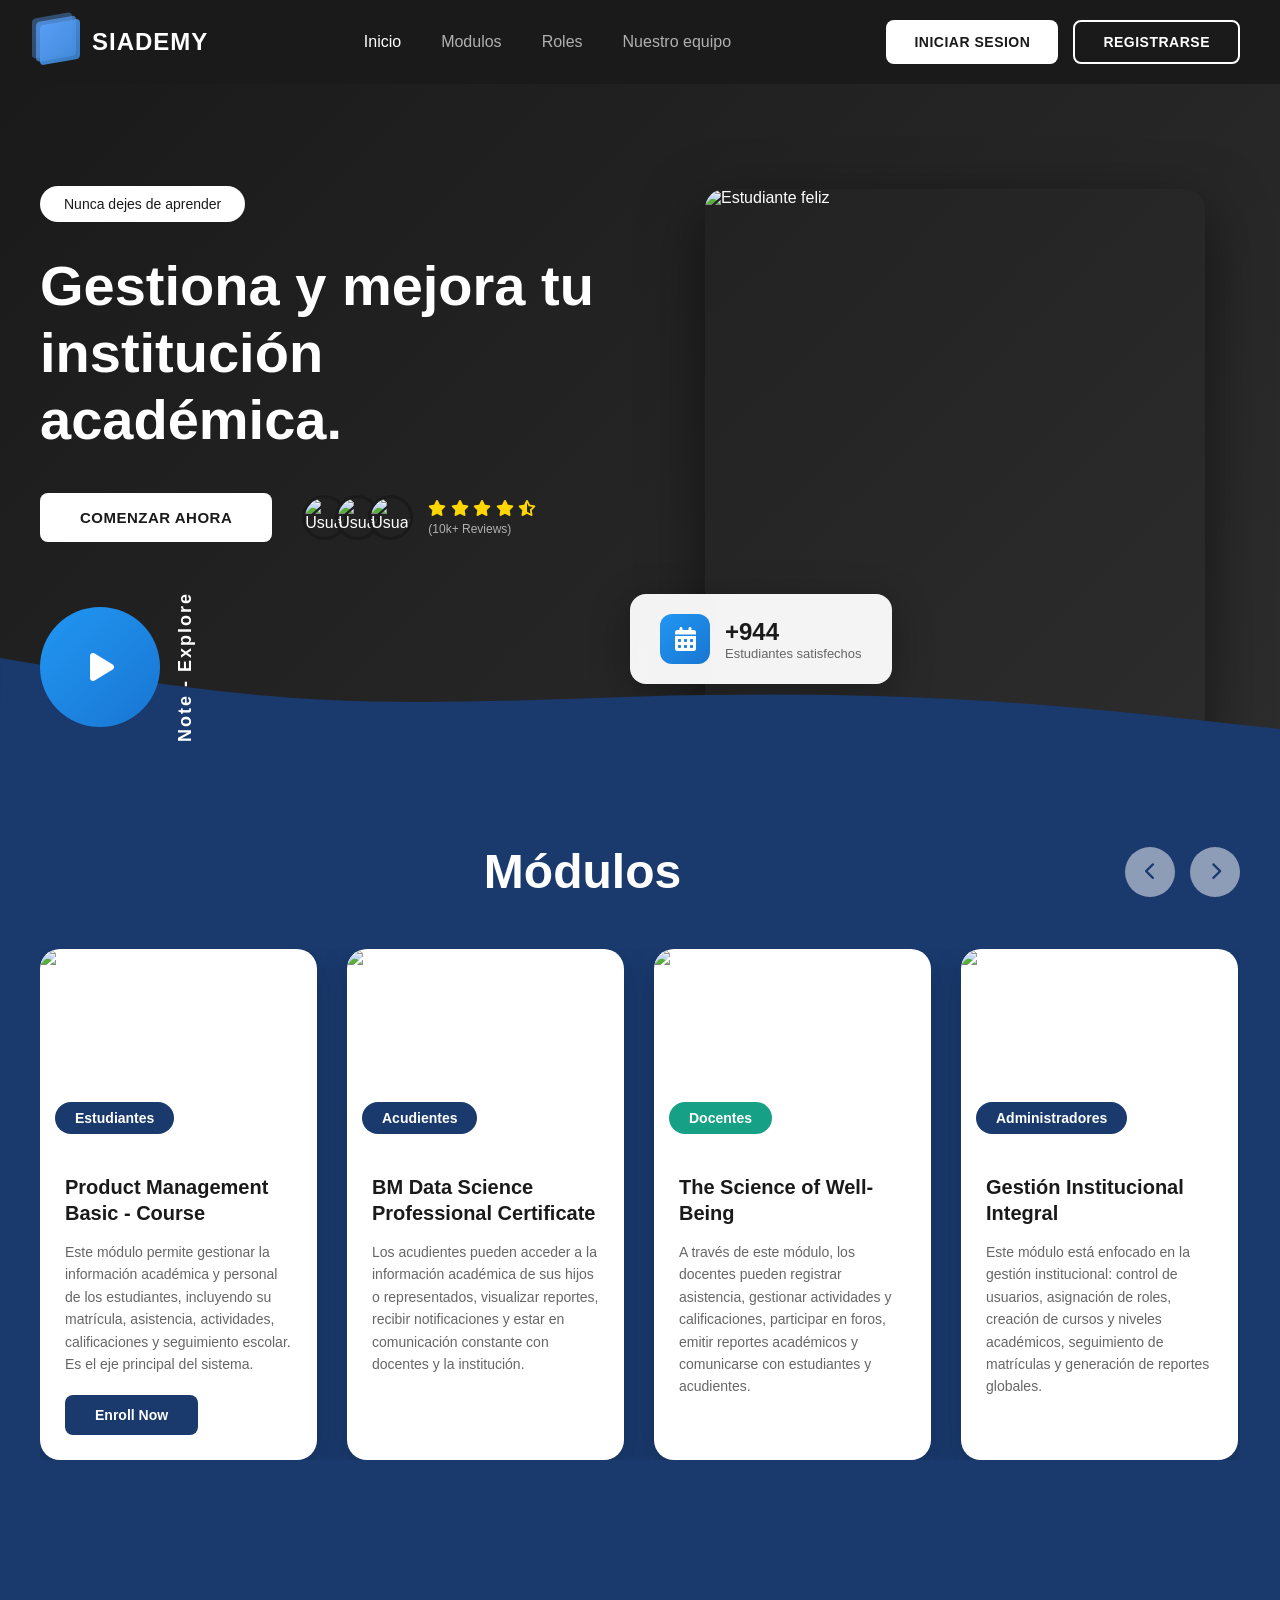
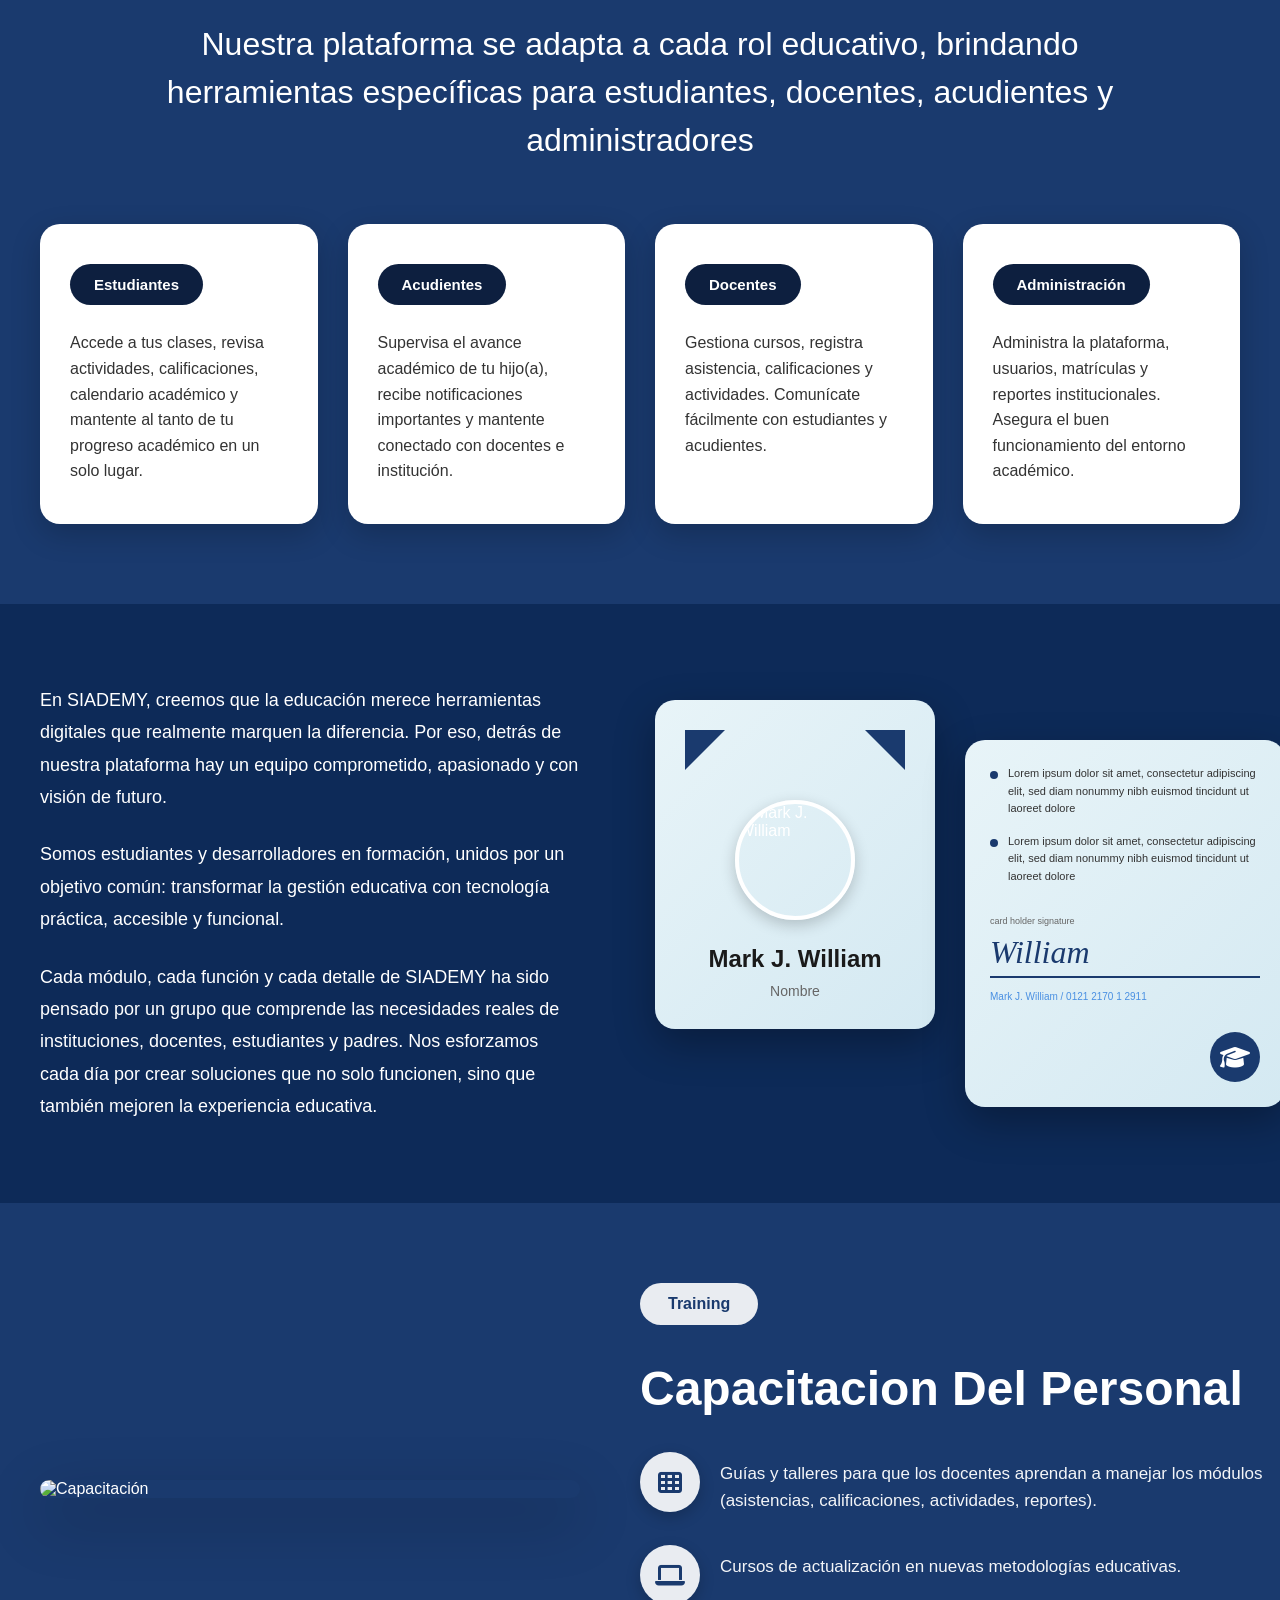
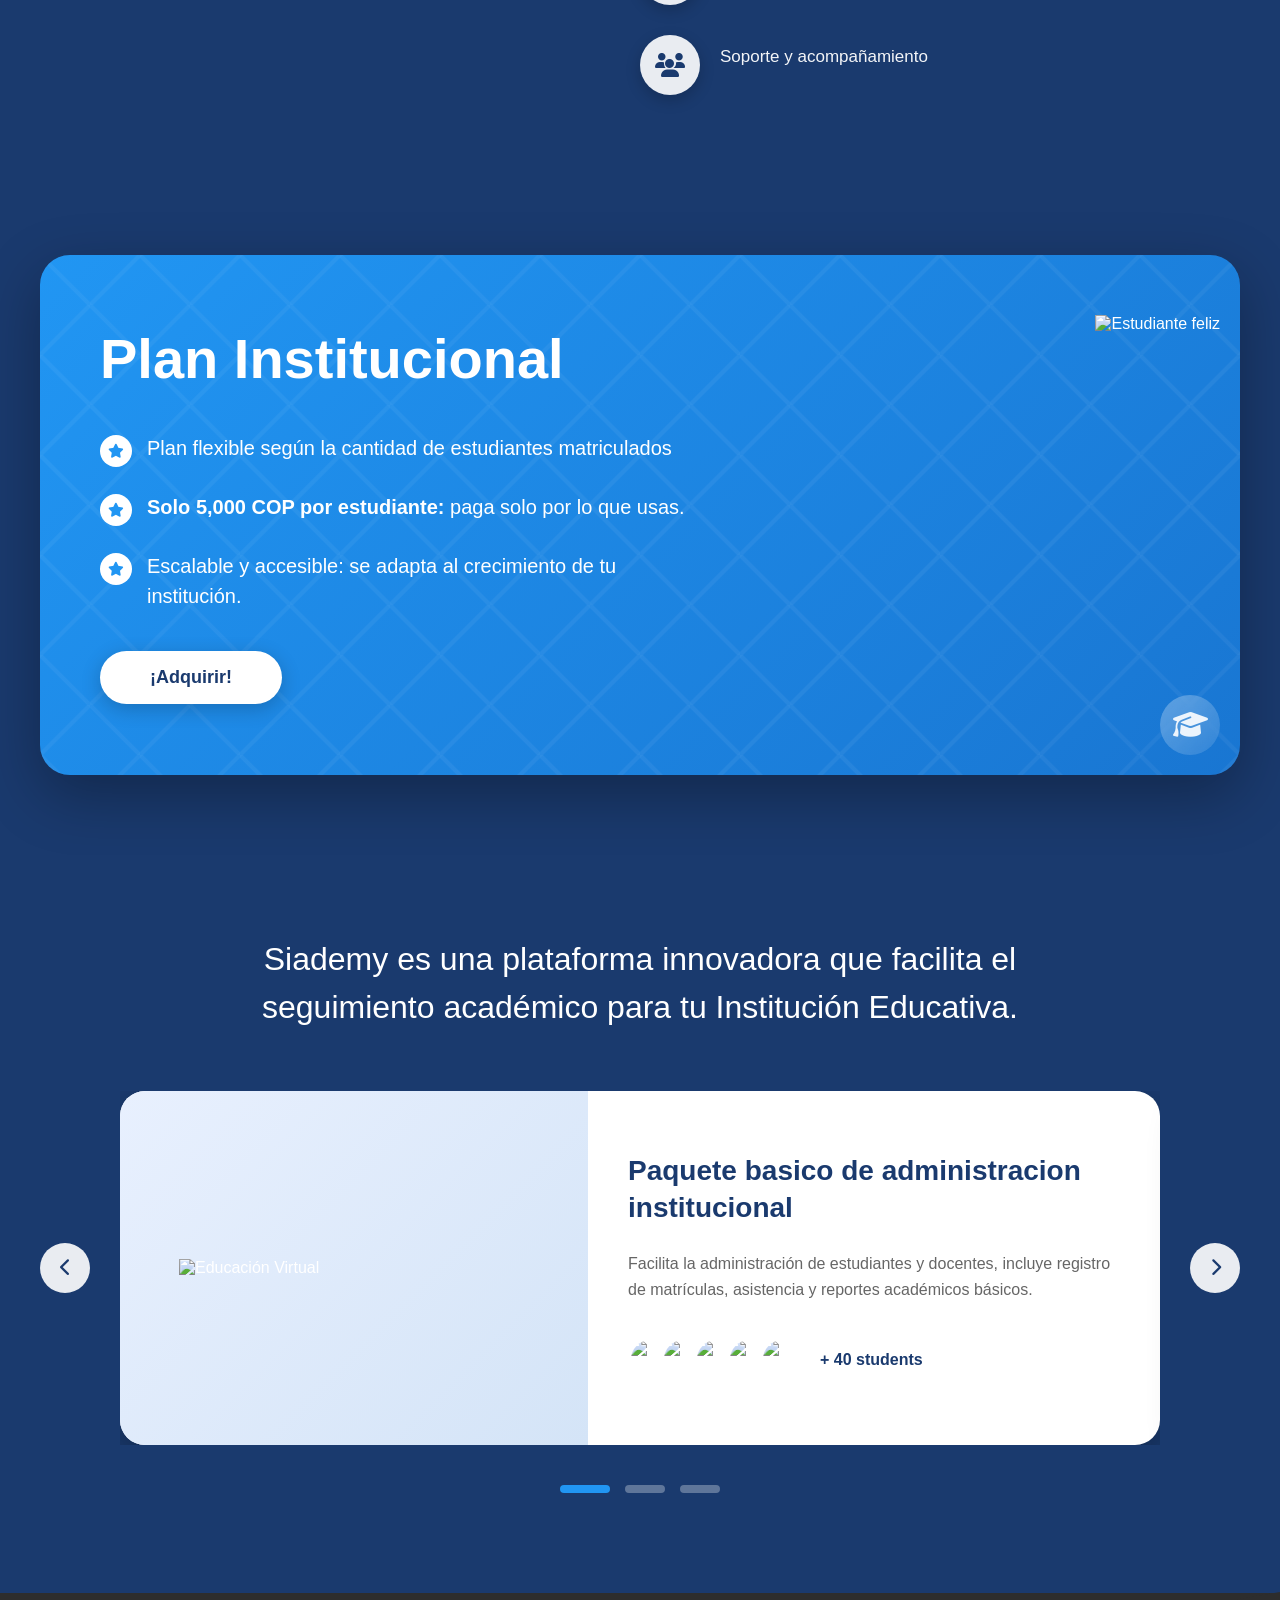
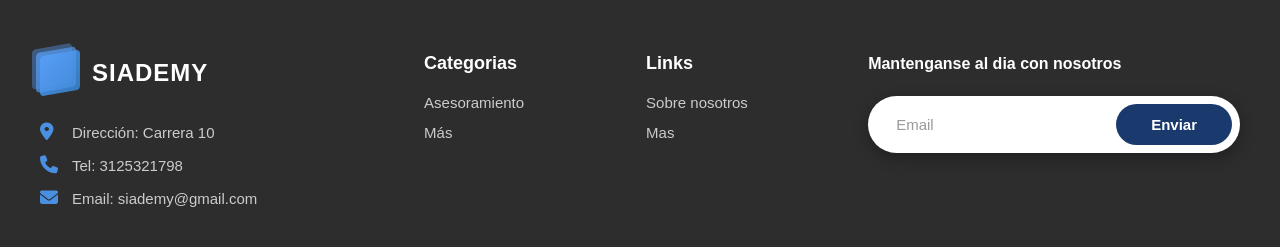
==== index.html @ 6d834740 "saque el index a la raiz a ver si sirve" ====
<!DOCTYPE html>
<html lang="es">
<head>
    <meta charset="UTF-8">
    <meta name="viewport" content="width=device-width, initial-scale=1.0">
    <title>SIADEMY - Gestiona tu institución académica</title>
    <link rel="stylesheet" href="styles.css">
    <link rel="stylesheet" href="https://cdnjs.cloudflare.com/ajax/libs/font-awesome/6.4.0/css/all.min.css">
    <link rel="stylesheet" href="../assets/website/css/styles.css">
</head>
<body>
    <!-- Header / Navigation -->
    <header class="header">
        <div class="container">
            <nav class="navbar">
                <div class="logo">
                    <div class="logo-icon">
                        <div class="logo-layers"></div>
                    </div>
                    <span class="logo-text">SIADEMY</span>
                </div>
                
                <ul class="nav-menu">
                    <li><a href="#" class="active">Inicio</a></li>
                    <li><a href="#">Modulos</a></li>
                    <li><a href="#">Roles</a></li>
                    <li><a href="#">Nuestro equipo</a></li>
                </ul>
                
                <div class="nav-buttons">
                    <button class="btn btn-secondary" onclick="window.location.href='../extras/login.html'">INICIAR SESION</button>
                    <button class="btn btn-primary">REGISTRARSE</button>
                </div>

                <button class="mobile-menu-toggle">
                    <i class="fas fa-bars"></i>
                </button>
            </nav>
        </div>
    </header>

    <!-- Hero Section -->
    <section class="hero">
        <div class="container">
            <div class="hero-content">
                <div class="hero-left">
                    <span class="hero-badge">Nunca dejes de aprender</span>
                    
                    <h1 class="hero-title">
                        Gestiona y mejora tu institución académica.
                    </h1>
                    
                    <div class="hero-cta">
                        <button class="btn btn-cta">COMENZAR AHORA</button>
                        
                        <div class="reviews">
                            <div class="reviews-avatars">
                                <img src="https://i.pravatar.cc/150?img=1" alt="Usuario 1">
                                <img src="https://i.pravatar.cc/150?img=2" alt="Usuario 2">
                                <img src="https://i.pravatar.cc/150?img=3" alt="Usuario 3">
                            </div>
                            <div class="reviews-info">
                                <div class="stars">
                                    <i class="fas fa-star"></i>
                                    <i class="fas fa-star"></i>
                                    <i class="fas fa-star"></i>
                                    <i class="fas fa-star"></i>
                                    <i class="fas fa-star-half-alt"></i>
                                </div>
                                <span class="reviews-count">(10k+ Reviews)</span>
                            </div>
                        </div>
                    </div>

                    <div class="video-button">
                        <button class="btn-video-play">
                            <i class="fas fa-play"></i>
                        </button>
                        <span class="video-text">Note - Explore</span>
                    </div>
                </div>
                
                <div class="hero-right">
                    <div class="hero-image">
                        <img src="https://images.unsplash.com/photo-1544717305-2782549b5136?w=600&h=800&fit=crop" alt="Estudiante feliz">
                    </div>
                    
                    <div class="stats-card">
                        <div class="stats-icon">
                            <i class="fas fa-calendar-alt"></i>
                        </div>
                        <div class="stats-info">
                            <span class="stats-number">+1000</span>
                            <span class="stats-label">Estudiantes satisfechos</span>
                        </div>
                    </div>
                </div>
            </div>
        </div>

        <!-- Decorative Wave -->
        <div class="wave-bottom">
            <svg viewBox="0 0 1440 120" fill="none" xmlns="http://www.w3.org/2000/svg">
                <path d="M0 0L60 10C120 20 240 40 360 46.7C480 53 600 47 720 43.3C840 40 960 40 1080 46.7C1200 53 1320 67 1380 73.3L1440 80V120H1380C1320 120 1200 120 1080 120C960 120 840 120 720 120C600 120 480 120 360 120C240 120 120 120 60 120H0V0Z" fill="#1a3a6e"/>
            </svg>
        </div>
    </section>

    <!-- Módulos Section -->
    <section class="modulos">
        <div class="container">
            <div class="modulos-header">
                <h2 class="modulos-title">Módulos</h2>
                <div class="modulos-nav">
                    <button class="nav-arrow prev-arrow">
                        <i class="fas fa-chevron-left"></i>
                    </button>
                    <button class="nav-arrow next-arrow">
                        <i class="fas fa-chevron-right"></i>
                    </button>
                </div>
            </div>

            <div class="modulos-slider">
                <div class="modulos-track">
                    <!-- Card 1 - Estudiantes -->
                    <div class="modulo-card">
                        <div class="card-image">
                            <img src="https://images.unsplash.com/photo-1522202176988-66273c2fd55f?w=400&h=250&fit=crop" alt="Estudiantes">
                            <span class="card-badge">Estudiantes</span>
                        </div>
                        <div class="card-content">
                            <h3 class="card-title">Product Management Basic - Course</h3>
                            <p class="card-description">
                                Este módulo permite gestionar la información académica y personal de los estudiantes, incluyendo su matrícula, asistencia, actividades, calificaciones y seguimiento escolar. Es el eje principal del sistema.
                            </p>
                            <button class="btn-enroll">Enroll Now</button>
                        </div>
                    </div>

                    <!-- Card 2 - Acudientes -->
                    <div class="modulo-card">
                        <div class="card-image">
                            <img src="https://images.unsplash.com/photo-1609220136736-443140cffec6?w=400&h=250&fit=crop" alt="Acudientes">
                            <span class="card-badge badge-acudientes">Acudientes</span>
                        </div>
                        <div class="card-content">
                            <h3 class="card-title">BM Data Science Professional Certificate</h3>
                            <p class="card-description">
                                Los acudientes pueden acceder a la información académica de sus hijos o representados, visualizar reportes, recibir notificaciones y estar en comunicación constante con docentes y la institución.
                            </p>
                        </div>
                    </div>

                    <!-- Card 3 - Docentes -->
                    <div class="modulo-card">
                        <div class="card-image">
                            <img src="https://images.unsplash.com/photo-1573496359142-b8d87734a5a2?w=400&h=250&fit=crop" alt="Docentes">
                            <span class="card-badge badge-docentes">Docentes</span>
                        </div>
                        <div class="card-content">
                            <h3 class="card-title">The Science of Well-Being</h3>
                            <p class="card-description">
                                A través de este módulo, los docentes pueden registrar asistencia, gestionar actividades y calificaciones, participar en foros, emitir reportes académicos y comunicarse con estudiantes y acudientes.
                            </p>
                        </div>
                    </div>

                    <!-- Card 4 - Administradores -->
                    <div class="modulo-card">
                        <div class="card-image">
                            <img src="https://images.unsplash.com/photo-1552664730-d307ca884978?w=400&h=250&fit=crop" alt="Administradores">
                            <span class="card-badge badge-admin">Administradores</span>
                        </div>
                        <div class="card-content">
                            <h3 class="card-title">Gestión Institucional Integral</h3>
                            <p class="card-description">
                                Este módulo está enfocado en la gestión institucional: control de usuarios, asignación de roles, creación de cursos y niveles académicos, seguimiento de matrículas y generación de reportes globales.
                            </p>
                        </div>
                    </div>
                </div>
            </div>
        </div>
    </section>

    <!-- Roles Section -->
    <section class="roles">
        <div class="container">
            <h2 class="roles-title">
                Nuestra plataforma se adapta a cada rol educativo, brindando herramientas específicas para estudiantes, docentes, acudientes y administradores
            </h2>

            <div class="roles-grid">
                <!-- Card Estudiantes -->
                <div class="role-card">
                    <button class="role-badge">Estudiantes</button>
                    <p class="role-description">
                        Accede a tus clases, revisa actividades, calificaciones, calendario académico y mantente al tanto de tu progreso académico en un solo lugar.
                    </p>
                </div>

                <!-- Card Acudientes -->
                <div class="role-card">
                    <button class="role-badge">Acudientes</button>
                    <p class="role-description">
                        Supervisa el avance académico de tu hijo(a), recibe notificaciones importantes y mantente conectado con docentes e institución.
                    </p>
                </div>

                <!-- Card Docentes -->
                <div class="role-card">
                    <button class="role-badge">Docentes</button>
                    <p class="role-description">
                        Gestiona cursos, registra asistencia, calificaciones y actividades. Comunícate fácilmente con estudiantes y acudientes.
                    </p>
                </div>

                <!-- Card Administración -->
                <div class="role-card">
                    <button class="role-badge">Administración</button>
                    <p class="role-description">
                        Administra la plataforma, usuarios, matrículas y reportes institucionales. Asegura el buen funcionamiento del entorno académico.
                    </p>
                </div>
            </div>
        </div>
    </section>

    <!-- Nuestro Equipo Section -->
    <section class="team">
        <div class="container">
            <div class="team-content">
                <div class="team-left">
                    <p class="team-text">
                        En SIADEMY, creemos que la educación merece herramientas digitales que realmente marquen la diferencia. Por eso, detrás de nuestra plataforma hay un equipo comprometido, apasionado y con visión de futuro.
                    </p>
                    <p class="team-text">
                        Somos estudiantes y desarrolladores en formación, unidos por un objetivo común: transformar la gestión educativa con tecnología práctica, accesible y funcional.
                    </p>
                    <p class="team-text">
                        Cada módulo, cada función y cada detalle de SIADEMY ha sido pensado por un grupo que comprende las necesidades reales de instituciones, docentes, estudiantes y padres. Nos esforzamos cada día por crear soluciones que no solo funcionen, sino que también mejoren la experiencia educativa.
                    </p>
                </div>

                <div class="team-right">
                    <div class="team-cards">
                        <!-- Tarjeta Principal -->
                        <div class="id-card main-card">
                            <div class="card-header">
                                <div class="card-corner corner-left"></div>
                                <div class="card-corner corner-right"></div>
                            </div>
                            <div class="card-body">
                                <div class="profile-photo">
                                    <img src="https://i.pravatar.cc/300?img=12" alt="Mark J. William">
                                </div>
                                <h3 class="profile-name">Mark J. William</h3>
                                <p class="profile-label">Nombre</p>
                            </div>
                        </div>

                        <!-- Tarjeta Secundaria -->
                        <div class="id-card secondary-card">
                            <div class="card-info">
                                <div class="info-item">
                                    <span class="bullet"></span>
                                    <p class="info-text">Lorem ipsum dolor sit amet, consectetur adipiscing elit, sed diam nonummy nibh euismod tincidunt ut laoreet dolore</p>
                                </div>
                                <div class="info-item">
                                    <span class="bullet"></span>
                                    <p class="info-text">Lorem ipsum dolor sit amet, consectetur adipiscing elit, sed diam nonummy nibh euismod tincidunt ut laoreet dolore</p>
                                </div>
                            </div>
                            <div class="card-signature">
                                <p class="signature-label">card holder signature</p>
                                <div class="signature">
                                    <span class="signature-text">William</span>
                                </div>
                                <p class="signature-id">Mark J. William / 0121 2170 1 2911</p>
                            </div>
                            <div class="card-logo">
                                <div class="owl-logo">
                                    <i class="fas fa-graduation-cap"></i>
                                </div>
                            </div>
                        </div>
                    </div>
                </div>
            </div>
        </div>
    </section>

    <!-- Capacitación Section -->
    <section class="training">
        <div class="container">
            <div class="training-content">
                <div class="training-left">
                    <div class="training-illustration">
                        <img src="https://images.unsplash.com/photo-1552664730-d307ca884978?w=600&h=500&fit=crop" alt="Capacitación">
                    </div>
                </div>

                <div class="training-right">
                    <span class="training-badge">Training</span>
                    <h2 class="training-title">Capacitacion Del Personal</h2>
                    
                    <div class="training-features">
                        <div class="feature-item">
                            <div class="feature-icon">
                                <i class="fas fa-th"></i>
                            </div>
                            <p class="feature-text">
                                Guías y talleres para que los docentes aprendan a manejar los módulos (asistencias, calificaciones, actividades, reportes).
                            </p>
                        </div>

                        <div class="feature-item">
                            <div class="feature-icon">
                                <i class="fas fa-laptop"></i>
                            </div>
                            <p class="feature-text">
                                Cursos de actualización en nuevas metodologías educativas.
                            </p>
                        </div>

                        <div class="feature-item">
                            <div class="feature-icon">
                                <i class="fas fa-users"></i>
                            </div>
                            <p class="feature-text">
                                Soporte y acompañamiento
                            </p>
                        </div>
                    </div>
                </div>
            </div>
        </div>
    </section>

    <!-- Plan Institucional Section -->
    <section class="pricing">
        <div class="container">
            <div class="pricing-card">
                <div class="pricing-content">
                    <div class="pricing-left">
                        <h2 class="pricing-title">Plan Institucional</h2>
                        
                        <div class="pricing-features">
                            <div class="pricing-item">
                                <div class="pricing-icon">
                                    <i class="fas fa-star"></i>
                                </div>
                                <p class="pricing-text">
                                    Plan flexible según la cantidad de estudiantes matriculados
                                </p>
                            </div>

                            <div class="pricing-item">
                                <div class="pricing-icon">
                                    <i class="fas fa-star"></i>
                                </div>
                                <p class="pricing-text">
                                    <strong>Solo 5,000 COP por estudiante:</strong> paga solo por lo que usas.
                                </p>
                            </div>

                            <div class="pricing-item">
                                <div class="pricing-icon">
                                    <i class="fas fa-star"></i>
                                </div>
                                <p class="pricing-text">
                                    Escalable y accesible: se adapta al crecimiento de tu institución.
                                </p>
                            </div>
                        </div>

                        <button class="btn-pricing">¡Adquirir!</button>
                    </div>

                    <div class="pricing-right">
                        <img src="https://images.unsplash.com/photo-1607746882042-944635dfe10e?w=600&h=600&fit=crop" alt="Estudiante feliz">
                    </div>
                </div>

                <!-- Decorative Icon -->
                <div class="pricing-decoration">
                    <i class="fas fa-graduation-cap"></i>
                </div>

                <!-- Background Pattern -->
                <div class="pricing-pattern"></div>
            </div>
        </div>
    </section>

    <!-- Paquetes Section -->
    <section class="packages">
        <div class="container">
            <h2 class="packages-title">
                Siademy es una plataforma innovadora que facilita el seguimiento académico para tu Institución Educativa.
            </h2>

            <div class="packages-carousel">
                <button class="carousel-btn prev-btn">
                    <i class="fas fa-chevron-left"></i>
                </button>

                <div class="packages-wrapper">
                    <div class="packages-track">
                        <!-- Package Card 1 -->
                        <div class="package-card">
                            <div class="package-illustration">
                                <img src="https://images.unsplash.com/photo-1501504905252-473c47e087f8?w=400&h=400&fit=crop" alt="Educación Virtual">
                            </div>
                            <div class="package-info">
                                <h3 class="package-title">Paquete basico de administracion institucional</h3>
                                <p class="package-description">
                                    Facilita la administración de estudiantes y docentes, incluye registro de matrículas, asistencia y reportes académicos básicos.
                                </p>
                                <div class="package-users">
                                    <div class="users-avatars">
                                        <img src="https://i.pravatar.cc/150?img=11" alt="Usuario 1">
                                        <img src="https://i.pravatar.cc/150?img=12" alt="Usuario 2">
                                        <img src="https://i.pravatar.cc/150?img=13" alt="Usuario 3">
                                        <img src="https://i.pravatar.cc/150?img=14" alt="Usuario 4">
                                        <img src="https://i.pravatar.cc/150?img=15" alt="Usuario 5">
                                    </div>
                                    <span class="users-count">+ 40 students</span>
                                </div>
                            </div>
                        </div>

                        <!-- Package Card 2 -->
                        <div class="package-card">
                            <div class="package-illustration">
                                <img src="https://images.unsplash.com/photo-1522202176988-66273c2fd55f?w=400&h=400&fit=crop" alt="Gestión Avanzada">
                            </div>
                            <div class="package-info">
                                <h3 class="package-title">Paquete completo de gestión educativa</h3>
                                <p class="package-description">
                                    Incluye todas las funcionalidades del paquete básico más herramientas avanzadas de comunicación, foros, y análisis de datos académicos.
                                </p>
                                <div class="package-users">
                                    <div class="users-avatars">
                                        <img src="https://i.pravatar.cc/150?img=16" alt="Usuario 1">
                                        <img src="https://i.pravatar.cc/150?img=17" alt="Usuario 2">
                                        <img src="https://i.pravatar.cc/150?img=18" alt="Usuario 3">
                                        <img src="https://i.pravatar.cc/150?img=19" alt="Usuario 4">
                                        <img src="https://i.pravatar.cc/150?img=20" alt="Usuario 5">
                                    </div>
                                    <span class="users-count">+ 100 students</span>
                                </div>
                            </div>
                        </div>

                        <!-- Package Card 3 -->
                        <div class="package-card">
                            <div class="package-illustration">
                                <img src="https://images.unsplash.com/photo-1509062522246-3755977927d7?w=400&h=400&fit=crop" alt="Paquete Premium">
                            </div>
                            <div class="package-info">
                                <h3 class="package-title">Paquete premium institucional</h3>
                                <p class="package-description">
                                    Solución completa con personalización, soporte prioritario 24/7, integraciones con sistemas externos y capacitación continua del personal.
                                </p>
                                <div class="package-users">
                                    <div class="users-avatars">
                                        <img src="https://i.pravatar.cc/150?img=21" alt="Usuario 1">
                                        <img src="https://i.pravatar.cc/150?img=22" alt="Usuario 2">
                                        <img src="https://i.pravatar.cc/150?img=23" alt="Usuario 3">
                                        <img src="https://i.pravatar.cc/150?img=24" alt="Usuario 4">
                                        <img src="https://i.pravatar.cc/150?img=25" alt="Usuario 5">
                                    </div>
                                    <span class="users-count">+ 200 students</span>
                                </div>
                            </div>
                        </div>
                    </div>
                </div>

                <button class="carousel-btn next-btn">
                    <i class="fas fa-chevron-right"></i>
                </button>
            </div>

            <!-- Carousel Indicators -->
            <div class="carousel-indicators">
                <button class="indicator active" data-slide="0"></button>
                <button class="indicator" data-slide="1"></button>
                <button class="indicator" data-slide="2"></button>
            </div>
        </div>
    </section>

    <!-- Footer -->
    <footer class="footer">
        <!-- Wave Decorative -->
        <div class="footer-wave">
            <svg viewBox="0 0 1440 120" fill="none" xmlns="http://www.w3.org/2000/svg">
                <path d="M0 120L60 110C120 100 240 80 360 73.3C480 67 600 73 720 76.7C840 80 960 80 1080 73.3C1200 67 1320 53 1380 46.7L1440 40V0H1380C1320 0 1200 0 1080 0C960 0 840 0 720 0C600 0 480 0 360 0C240 0 120 0 60 0H0V120Z" fill="#2d2d2d"/>
            </svg>
        </div>

        <div class="container">
            <div class="footer-content">
                <!-- Logo y Contacto -->
                <div class="footer-info">
                    <div class="footer-logo">
                        <div class="logo-icon">
                            <div class="logo-layers"></div>
                        </div>
                        <span class="logo-text">SIADEMY</span>
                    </div>

                    <div class="footer-contact">
                        <div class="contact-item">
                            <i class="fas fa-map-marker-alt"></i>
                            <span>Dirección: Carrera 10</span>
                        </div>
                        <div class="contact-item">
                            <i class="fas fa-phone"></i>
                            <span>Tel: 3125321798</span>
                        </div>
                        <div class="contact-item">
                            <i class="fas fa-envelope"></i>
                            <span>Email: siademy@gmail.com</span>
                        </div>
                    </div>
                </div>

                <!-- Categorías -->
                <div class="footer-column">
                    <h3 class="footer-title">Categorias</h3>
                    <ul class="footer-links">
                        <li><a href="#">Asesoramiento</a></li>
                        <li><a href="#">Más</a></li>
                    </ul>
                </div>

                <!-- Links -->
                <div class="footer-column">
                    <h3 class="footer-title">Links</h3>
                    <ul class="footer-links">
                        <li><a href="#">Sobre nosotros</a></li>
                        <li><a href="#">Mas</a></li>
                    </ul>
                </div>

                <!-- Newsletter -->
                <div class="footer-newsletter">
                    <h3 class="newsletter-title">Mantenganse al dia con nosotros</h3>
                    <form class="newsletter-form">
                        <input type="email" placeholder="Email" class="newsletter-input" required>
                        <button type="submit" class="newsletter-btn">Enviar</button>
                    </form>
                </div>
            </div>
        </div>
    </footer>

    <script src="../assets/website/js/main.js"></script>
</body>
</html>
---- assets/website/css/styles.css ----
/* Reset y estilos base */
* {
margin: 0;
padding: 0;
box-sizing: border-box;
}

body {
font-family: 'Segoe UI', Tahoma, Geneva, Verdana, sans-serif;
color: #ffffff;
overflow-x: hidden;
}

.container {
max-width: 1400px;
margin: 0 auto;
padding: 0 40px;
}

/* Header / Navigation */
.header {
background-color: #1a1a1a;
padding: 20px 0;
position: relative;
z-index: 100;
}

.navbar {
display: flex;
align-items: center;
justify-content: space-between;
}

.logo {
display: flex;
align-items: center;
gap: 12px;
font-size: 24px;
font-weight: bold;
cursor: pointer;
}

.logo-icon {
position: relative;
width: 40px;
height: 40px;
}

.logo-layers {
position: absolute;
width: 100%;
height: 100%;
background: linear-gradient(135deg, #4a90e2 0%, #357abd 100%);
transform: skewY(-10deg);
border-radius: 4px;
}

.logo-layers::before,
.logo-layers::after {
content: '';
position: absolute;
width: 100%;
height: 100%;
background: linear-gradient(135deg, #5ba3ff 0%, #4a90e2 100%);
border-radius: 4px;
}

.logo-layers::before {
transform: translate(-4px, -4px);
opacity: 0.7;
}

.logo-layers::after {
transform: translate(-8px, -8px);
opacity: 0.4;
}

.logo-text {
color: #ffffff;
letter-spacing: 1px;
}

.nav-menu {
display: flex;
list-style: none;
gap: 40px;
}

.nav-menu a {
color: #b0b0b0;
text-decoration: none;
font-size: 16px;
font-weight: 500;
transition: color 0.3s;
}

.nav-menu a:hover,
.nav-menu a.active {
color: #ffffff;
}

.nav-buttons {
display: flex;
gap: 15px;
}

.mobile-menu-toggle {
display: none;
background: none;
border: none;
color: white;
font-size: 24px;
cursor: pointer;
}

/* Buttons */
.btn {
padding: 12px 28px;
border: none;
border-radius: 8px;
font-weight: 600;
cursor: pointer;
transition: all 0.3s;
font-size: 14px;
letter-spacing: 0.5px;
}

.btn-primary {
background-color: transparent;
color: #ffffff;
border: 2px solid #ffffff;
}

.btn-primary:hover {
background-color: #ffffff;
color: #1a1a1a;
}

.btn-secondary {
background-color: #ffffff;
color: #1a1a1a;
}

.btn-secondary:hover {
background-color: #f0f0f0;
}

.btn-cta {
background-color: #ffffff;
color: #1a1a1a;
padding: 16px 40px;
font-size: 15px;
}

.btn-cta:hover {
background-color: #f0f0f0;
transform: translateY(-2px);
box-shadow: 0 8px 20px rgba(255, 255, 255, 0.2);
}

/* Hero Section */
.hero {
background: linear-gradient(135deg, #1a1a1a 0%, #2d2d2d 100%);
padding: 80px 0 0 0;
position: relative;
overflow: hidden;
}

.hero-content {
display: grid;
grid-template-columns: 1fr 1fr;
gap: 60px;
align-items: center;
min-height: 600px;
}

.hero-left {
z-index: 2;
}

.hero-badge {
display: inline-block;
background-color: #ffffff;
color: #1a1a1a;
padding: 10px 24px;
border-radius: 50px;
font-size: 14px;
font-weight: 500;
margin-bottom: 30px;
}

.hero-title {
font-size: 56px;
line-height: 1.2;
margin-bottom: 40px;
font-weight: 700;
}

.hero-cta {
display: flex;
align-items: center;
gap: 30px;
margin-bottom: 50px;
flex-wrap: wrap;
}

.reviews {
display: flex;
align-items: center;
gap: 15px;
}

.reviews-avatars {
display: flex;
}

.reviews-avatars img {
width: 45px;
height: 45px;
border-radius: 50%;
border: 3px solid #1a1a1a;
margin-left: -12px;
object-fit: cover;
}

.reviews-avatars img:first-child {
margin-left: 0;
}

.reviews-info {
display: flex;
flex-direction: column;
gap: 4px;
}

.stars {
color: #ffd700;
font-size: 16px;
}

.reviews-count {
font-size: 12px;
color: #b0b0b0;
}

.video-button {
display: flex;
align-items: center;
gap: 15px;
}

.btn-video-play {
width: 120px;
height: 120px;
border-radius: 50%;
background: linear-gradient(135deg, #2196F3 0%, #1976D2 100%);
border: none;
cursor: pointer;
display: flex;
align-items: center;
justify-content: center;
transition: all 0.3s;
position: relative;
animation: pulse 2s infinite;
}

.btn-video-play i {
font-size: 32px;
color: white;
margin-left: 4px;
}

.btn-video-play:hover {
transform: scale(1.05);
}

@keyframes pulse {
0%, 100% {
    box-shadow: 0 0 0 0 rgba(33, 150, 243, 0.7);
}
50% {
    box-shadow: 0 0 0 20px rgba(33, 150, 243, 0);
}
}

.video-text {
font-size: 18px;
font-weight: 600;
writing-mode: vertical-rl;
transform: rotate(180deg);
letter-spacing: 2px;
}

/* Hero Right */
.hero-right {
position: relative;
height: 600px;
display: flex;
align-items: center;
justify-content: center;
}

.pause-button {
position: absolute;
top: 20px;
right: 20px;
width: 50px;
height: 50px;
background-color: rgba(255, 255, 255, 0.9);
border: none;
border-radius: 12px;
cursor: pointer;
display: flex;
align-items: center;
justify-content: center;
z-index: 10;
transition: all 0.3s;
}

.pause-button:hover {
background-color: #ffffff;
transform: scale(1.05);
}

.pause-button i {
color: #1a1a1a;
font-size: 18px;
}

.hero-image {
position: relative;
width: 500px;
height: 550px;
border-radius: 20px;
overflow: hidden;
box-shadow: 0 20px 60px rgba(0, 0, 0, 0.5);
}

.hero-image img {
width: 100%;
height: 100%;
object-fit: cover;
}

.stats-card {
position: absolute;
bottom: 80px;
left: -40px;
background: rgba(255, 255, 255, 0.95);
backdrop-filter: blur(10px);
padding: 20px 30px;
border-radius: 16px;
display: flex;
align-items: center;
gap: 15px;
box-shadow: 0 10px 40px rgba(0, 0, 0, 0.3);
animation: float 3s ease-in-out infinite;
}

@keyframes float {
0%, 100% {
    transform: translateY(0);
}
50% {
    transform: translateY(-10px);
}
}

.stats-icon {
width: 50px;
height: 50px;
background: linear-gradient(135deg, #2196F3 0%, #1976D2 100%);
border-radius: 12px;
display: flex;
align-items: center;
justify-content: center;
}

.stats-icon i {
color: white;
font-size: 24px;
}

.stats-info {
display: flex;
flex-direction: column;
}

.stats-number {
font-size: 24px;
font-weight: 700;
color: #1a1a1a;
}

.stats-label {
font-size: 13px;
color: #666;
font-weight: 500;
}

/* Wave Bottom */
.wave-bottom {
position: absolute;
bottom: -1px;
left: 0;
width: 100%;
z-index: 1;
}

.wave-bottom svg {
display: block;
width: 100%;
height: auto;
}

/* Módulos Section */
.modulos {
background-color: #1a3a6e;
padding: 80px 0;
position: relative;
}

.modulos-header {
display: flex;
justify-content: space-between;
align-items: center;
margin-bottom: 50px;
}

.modulos-title {
font-size: 48px;
font-weight: 700;
color: #ffffff;
text-align: center;
flex: 1;
}

.modulos-nav {
display: flex;
gap: 15px;
}

.nav-arrow {
width: 50px;
height: 50px;
border-radius: 50%;
background-color: #ffffff;
border: none;
cursor: pointer;
display: flex;
align-items: center;
justify-content: center;
transition: all 0.3s;
}

.nav-arrow:hover {
background-color: #f0f0f0;
transform: scale(1.1);
}

.nav-arrow i {
color: #1a3a6e;
font-size: 18px;
}

.nav-arrow:disabled {
opacity: 0.5;
cursor: not-allowed;
}

.modulos-slider {
overflow: hidden;
position: relative;
}

.modulos-track {
display: flex;
gap: 30px;
transition: transform 0.5s ease;
}

.modulo-card {
flex: 0 0 calc(25% - 23px);
background: #ffffff;
border-radius: 20px;
overflow: hidden;
box-shadow: 0 10px 30px rgba(0, 0, 0, 0.2);
transition: transform 0.3s;
}

.modulo-card:hover {
transform: translateY(-10px);
box-shadow: 0 15px 40px rgba(0, 0, 0, 0.3);
}

.card-image {
position: relative;
width: 100%;
height: 200px;
overflow: hidden;
}

.card-image img {
width: 100%;
height: 100%;
object-fit: cover;
transition: transform 0.3s;
}

.modulo-card:hover .card-image img {
transform: scale(1.1);
}

.card-badge {
position: absolute;
bottom: 15px;
left: 15px;
background-color: #1a3a6e;
color: #ffffff;
padding: 8px 20px;
border-radius: 25px;
font-size: 14px;
font-weight: 600;
}

.badge-acudientes {
background-color: #1a3a6e;
}

.badge-docentes {
background-color: #16a085;
}

.badge-admin {
background-color: #1a3a6e;
}

.card-content {
padding: 25px;
}

.card-title {
font-size: 20px;
font-weight: 700;
color: #1a1a1a;
margin-bottom: 15px;
line-height: 1.3;
}

.card-description {
font-size: 14px;
color: #666;
line-height: 1.6;
margin-bottom: 20px;
}

.btn-enroll {
background-color: #1a3a6e;
color: #ffffff;
padding: 12px 30px;
border: none;
border-radius: 8px;
font-weight: 600;
cursor: pointer;
transition: all 0.3s;
font-size: 14px;
}

.btn-enroll:hover {
background-color: #143054;
transform: translateY(-2px);
box-shadow: 0 5px 15px rgba(26, 58, 110, 0.3);
}

.modulos-footer {
text-align: center;
margin-top: 50px;
}

/* Roles Section */
.roles {
background-color: #1a3a6e;
padding: 80px 0;
position: relative;
}

.roles-title {
font-size: 32px;
font-weight: 400;
color: #ffffff;
text-align: center;
max-width: 1000px;
margin: 0 auto 60px;
line-height: 1.5;
}

.roles-grid {
display: grid;
grid-template-columns: repeat(4, 1fr);
gap: 30px;
}

.role-card {
background: #ffffff;
border-radius: 20px;
padding: 40px 30px;
display: flex;
flex-direction: column;
gap: 25px;
box-shadow: 0 10px 30px rgba(0, 0, 0, 0.2);
transition: transform 0.3s, box-shadow 0.3s;
}

.role-card:hover {
transform: translateY(-5px);
box-shadow: 0 15px 40px rgba(0, 0, 0, 0.3);
}

.role-badge {
background-color: #0d1f3f;
color: #ffffff;
padding: 12px 24px;
border: none;
border-radius: 25px;
font-size: 15px;
font-weight: 600;
cursor: pointer;
transition: all 0.3s;
align-self: flex-start;
}

.role-badge:hover {
background-color: #1a3a6e;
transform: scale(1.05);
}

.role-description {
font-size: 16px;
color: #333333;
line-height: 1.6;
margin: 0;
font-weight: 500;
}

/* Team Section */
.team {
background-color: #0d2a58;
padding: 80px 0;
position: relative;
}

.team-content {
display: grid;
grid-template-columns: 45% 55%;
gap: 60px;
align-items: center;
}

.team-left {
display: flex;
flex-direction: column;
gap: 25px;
}

.team-text {
font-size: 18px;
color: #ffffff;
line-height: 1.8;
margin: 0;
font-weight: 400;
}

.team-right {
display: flex;
justify-content: center;
align-items: center;
}

.team-cards {
display: flex;
gap: 30px;
align-items: flex-start;
position: relative;
}

/* ID Cards */
.id-card {
background: linear-gradient(135deg, #e8f4f8 0%, #d4e9f2 100%);
border-radius: 20px;
box-shadow: 0 15px 40px rgba(0, 0, 0, 0.3);
overflow: hidden;
position: relative;
}

.main-card {
width: 280px;
padding: 30px;
display: flex;
flex-direction: column;
align-items: center;
}

.card-header {
width: 100%;
height: 40px;
position: relative;
margin-bottom: 30px;
}

.card-corner {
position: absolute;
top: 0;
width: 0;
height: 0;
border-style: solid;
}

.corner-left {
left: 0;
border-width: 40px 40px 0 0;
border-color: #1a3a6e transparent transparent transparent;
}

.corner-right {
right: 0;
border-width: 0 40px 40px 0;
border-color: transparent #1a3a6e transparent transparent;
}

.card-body {
display: flex;
flex-direction: column;
align-items: center;
width: 100%;
}

.profile-photo {
width: 120px;
height: 120px;
border-radius: 50%;
overflow: hidden;
margin-bottom: 25px;
border: 4px solid #ffffff;
box-shadow: 0 5px 15px rgba(0, 0, 0, 0.2);
}

.profile-photo img {
width: 100%;
height: 100%;
object-fit: cover;
}

.profile-name {
font-size: 24px;
font-weight: 700;
color: #1a1a1a;
margin: 0 0 10px 0;
text-align: center;
}

.profile-label {
font-size: 14px;
color: #666;
margin: 0;
text-align: center;
}

/* Secondary Card */
.secondary-card {
width: 320px;
padding: 25px;
display: flex;
flex-direction: column;
gap: 20px;
margin-top: 40px;
}

.card-info {
display: flex;
flex-direction: column;
gap: 15px;
}

.info-item {
display: flex;
gap: 10px;
align-items: flex-start;
}

.bullet {
width: 8px;
height: 8px;
background-color: #1a3a6e;
border-radius: 50%;
flex-shrink: 0;
margin-top: 6px;
}

.info-text {
font-size: 11px;
color: #333333;
line-height: 1.6;
margin: 0;
}

.card-signature {
display: flex;
flex-direction: column;
gap: 8px;
margin-top: 10px;
}

.signature-label {
font-size: 9px;
color: #666;
text-transform: lowercase;
margin: 0;
}

.signature {
border-bottom: 2px solid #1a3a6e;
padding-bottom: 5px;
margin-bottom: 5px;
}

.signature-text {
font-family: 'Brush Script MT', cursive;
font-size: 32px;
color: #1a3a6e;
font-style: italic;
}

.signature-id {
font-size: 10px;
color: #4a90e2;
margin: 0;
}

.card-logo {
display: flex;
justify-content: flex-end;
margin-top: 10px;
}

.owl-logo {
width: 50px;
height: 50px;
background-color: #1a3a6e;
border-radius: 50%;
display: flex;
align-items: center;
justify-content: center;
}

.owl-logo i {
font-size: 24px;
color: #ffffff;
}

/* Training Section */
.training {
background-color: #1a3a6e;
padding: 80px 0;
position: relative;
overflow: hidden;
}

.training-content {
display: grid;
grid-template-columns: 45% 55%;
gap: 60px;
align-items: center;
}

.training-left {
display: flex;
justify-content: flex-start;
align-items: center;
}

.training-illustration {
width: 100%;
max-width: 550px;
border-radius: 20px;
overflow: hidden;
box-shadow: 0 20px 60px rgba(0, 0, 0, 0.3);
}

.training-illustration img {
width: 100%;
height: auto;
display: block;
}

.training-right {
display: flex;
flex-direction: column;
gap: 35px;
padding-right: 20px;
}

.training-badge {
display: inline-block;
background-color: rgba(255, 255, 255, 0.9);
color: #1a3a6e;
padding: 12px 28px;
border-radius: 25px;
font-size: 16px;
font-weight: 600;
align-self: flex-start;
}

.training-title {
font-size: 48px;
font-weight: 700;
color: #ffffff;
margin: 0;
line-height: 1.2;
}

.training-features {
display: flex;
flex-direction: column;
gap: 30px;
}

.feature-item {
display: flex;
gap: 20px;
align-items: flex-start;
}

.feature-icon {
width: 60px;
height: 60px;
min-width: 60px;
background-color: rgba(255, 255, 255, 0.9);
border-radius: 50%;
display: flex;
align-items: center;
justify-content: center;
box-shadow: 0 5px 15px rgba(0, 0, 0, 0.2);
}

.feature-icon i {
font-size: 24px;
color: #1a3a6e;
}

.feature-text {
font-size: 17px;
color: rgba(255, 255, 255, 0.95);
line-height: 1.6;
margin: 0;
padding-top: 8px;
}

/* Pricing Section */
.pricing {
background-color: #1a3a6e;
padding: 80px 0;
position: relative;
}

.pricing-card {
background: linear-gradient(135deg, #2196F3 0%, #1976D2 100%);
border-radius: 30px;
padding: 60px;
position: relative;
overflow: hidden;
box-shadow: 0 20px 60px rgba(0, 0, 0, 0.3);
}

.pricing-content {
display: grid;
grid-template-columns: 55% 45%;
gap: 40px;
align-items: center;
position: relative;
z-index: 2;
}

.pricing-left {
display: flex;
flex-direction: column;
gap: 40px;
}

.pricing-title {
font-size: 56px;
font-weight: 700;
color: #ffffff;
margin: 0;
line-height: 1.2;
}

.pricing-features {
display: flex;
flex-direction: column;
gap: 25px;
}

.pricing-item {
display: flex;
gap: 15px;
align-items: flex-start;
}

.pricing-icon {
width: 32px;
height: 32px;
min-width: 32px;
background-color: #ffffff;
border-radius: 50%;
display: flex;
align-items: center;
justify-content: center;
margin-top: 2px;
}

.pricing-icon i {
font-size: 14px;
color: #2196F3;
}

.pricing-text {
font-size: 20px;
color: #ffffff;
line-height: 1.5;
margin: 0;
}

.pricing-text strong {
font-weight: 700;
}

.btn-pricing {
background-color: #ffffff;
color: #1a3a6e;
padding: 16px 50px;
border: none;
border-radius: 30px;
font-size: 18px;
font-weight: 700;
cursor: pointer;
transition: all 0.3s;
align-self: flex-start;
box-shadow: 0 5px 20px rgba(0, 0, 0, 0.2);
}

.btn-pricing:hover {
background-color: #f0f0f0;
transform: translateY(-3px);
box-shadow: 0 8px 25px rgba(0, 0, 0, 0.3);
}

.pricing-right {
display: flex;
justify-content: flex-end;
align-items: flex-end;
position: relative;
height: 400px;
}

.pricing-right img {
height: 100%;
width: auto;
object-fit: cover;
object-position: center;
border-radius: 0 0 30px 0;
}

.pricing-decoration {
position: absolute;
bottom: 20px;
right: 20px;
width: 60px;
height: 60px;
background: linear-gradient(135deg, rgba(255, 255, 255, 0.3), rgba(255, 255, 255, 0.1));
border-radius: 50%;
display: flex;
align-items: center;
justify-content: center;
z-index: 3;
backdrop-filter: blur(10px);
}

.pricing-decoration i {
font-size: 28px;
color: rgba(255, 255, 255, 0.9);
}

.pricing-pattern {
position: absolute;
top: 0;
left: 0;
width: 100%;
height: 100%;
opacity: 0.1;
z-index: 1;
background-image: 
    linear-gradient(45deg, transparent 48%, rgba(255, 255, 255, 0.5) 49%, rgba(255, 255, 255, 0.5) 51%, transparent 52%),
    linear-gradient(-45deg, transparent 48%, rgba(255, 255, 255, 0.5) 49%, rgba(255, 255, 255, 0.5) 51%, transparent 52%);
background-size: 100px 100px;
background-position: 0 0, 50px 50px;
}

/* Packages Section */
.packages {
background-color: #1a3a6e;
padding: 80px 0 100px;
position: relative;
}

.packages-title {
font-size: 32px;
font-weight: 400;
color: #ffffff;
text-align: center;
max-width: 900px;
margin: 0 auto 60px;
line-height: 1.5;
}

.packages-carousel {
position: relative;
display: flex;
align-items: center;
gap: 30px;
}

.carousel-btn {
width: 50px;
height: 50px;
border-radius: 50%;
background-color: rgba(255, 255, 255, 0.9);
border: none;
cursor: pointer;
display: flex;
align-items: center;
justify-content: center;
transition: all 0.3s;
z-index: 10;
flex-shrink: 0;
}

.carousel-btn:hover {
background-color: #ffffff;
transform: scale(1.1);
}

.carousel-btn i {
color: #1a3a6e;
font-size: 18px;
}

.packages-wrapper {
flex: 1;
overflow: hidden;
position: relative;
}

.packages-track {
display: flex;
gap: 30px;
transition: transform 0.5s ease;
}

.package-card {
min-width: 100%;
background: #ffffff;
border-radius: 25px;
overflow: hidden;
display: grid;
grid-template-columns: 45% 55%;
box-shadow: 0 15px 40px rgba(0, 0, 0, 0.3);
}

.package-illustration {
background: linear-gradient(135deg, #e8f0fe 0%, #d4e4f7 100%);
display: flex;
align-items: center;
justify-content: center;
padding: 40px;
}

.package-illustration img {
width: 100%;
height: auto;
max-width: 350px;
object-fit: contain;
}

.package-info {
padding: 50px 40px;
display: flex;
flex-direction: column;
gap: 25px;
justify-content: center;
}

.package-title {
font-size: 28px;
font-weight: 700;
color: #1a3a6e;
margin: 0;
line-height: 1.3;
}

.package-description {
font-size: 16px;
color: #666;
line-height: 1.6;
margin: 0;
}

.package-users {
display: flex;
align-items: center;
gap: 15px;
margin-top: 10px;
}

.users-avatars {
display: flex;
}

.users-avatars img {
width: 45px;
height: 45px;
border-radius: 50%;
border: 3px solid #ffffff;
margin-left: -12px;
object-fit: cover;
}

.users-avatars img:first-child {
margin-left: 0;
}

.users-count {
font-size: 16px;
font-weight: 600;
color: #1a3a6e;
}

.carousel-indicators {
display: flex;
justify-content: center;
gap: 15px;
margin-top: 40px;
}

.indicator {
width: 40px;
height: 8px;
border-radius: 4px;
background-color: rgba(255, 255, 255, 0.3);
border: none;
cursor: pointer;
transition: all 0.3s;
}

.indicator.active {
background-color: #2196F3;
width: 50px;
}

.indicator:hover {
background-color: rgba(255, 255, 255, 0.5);
}

/* Footer */
.footer {
background-color: #2d2d2d;
padding: 60px 0 40px;
position: relative;
color: #ffffff;
}

.footer-wave {
position: absolute;
top: -1px;
left: 0;
width: 100%;
z-index: 1;
transform: rotate(180deg);
}

.footer-wave svg {
display: block;
width: 100%;
height: auto;
}

.footer-content {
display: grid;
grid-template-columns: 2fr 1fr 1fr 2fr;
gap: 60px;
position: relative;
z-index: 2;
}

.footer-info {
display: flex;
flex-direction: column;
gap: 30px;
}

.footer-logo {
display: flex;
align-items: center;
gap: 12px;
font-size: 24px;
font-weight: bold;
}

.footer-contact {
display: flex;
flex-direction: column;
gap: 15px;
}

.contact-item {
display: flex;
align-items: center;
gap: 12px;
font-size: 15px;
color: #cccccc;
}

.contact-item i {
font-size: 18px;
color: #4a90e2;
width: 20px;
}

.footer-column {
display: flex;
flex-direction: column;
gap: 20px;
}

.footer-title {
font-size: 18px;
font-weight: 700;
color: #ffffff;
margin: 0;
}

.footer-links {
list-style: none;
padding: 0;
margin: 0;
display: flex;
flex-direction: column;
gap: 12px;
}

.footer-links a {
color: #cccccc;
text-decoration: none;
font-size: 15px;
transition: color 0.3s;
}

.footer-links a:hover {
color: #ffffff;
}

.footer-newsletter {
display: flex;
flex-direction: column;
gap: 20px;
}

.newsletter-title {
font-size: 16px;
font-weight: 600;
color: #ffffff;
margin: 0;
line-height: 1.4;
}

.newsletter-form {
display: flex;
gap: 10px;
background: #ffffff;
border-radius: 30px;
padding: 8px;
box-shadow: 0 5px 15px rgba(0, 0, 0, 0.3);
}

.newsletter-input {
flex: 1;
border: none;
outline: none;
padding: 10px 20px;
font-size: 15px;
background: transparent;
color: #333333;
}

.newsletter-input::placeholder {
color: #999999;
}

.newsletter-btn {
background-color: #1a3a6e;
color: #ffffff;
border: none;
padding: 12px 35px;
border-radius: 25px;
font-size: 15px;
font-weight: 600;
cursor: pointer;
transition: all 0.3s;
}

.newsletter-btn:hover {
background-color: #143054;
transform: scale(1.05);
}

/* Responsive */
@media (max-width: 1024px) {
.hero-content {
    grid-template-columns: 1fr;
    gap: 40px;
}

.hero-title {
    font-size: 42px;
}

.hero-right {
    height: 500px;
}

.hero-image {
    width: 400px;
    height: 450px;
}

.modulo-card {
    flex: 0 0 calc(50% - 15px);
}

.modulos-title {
    font-size: 40px;
}

.roles-grid {
    grid-template-columns: repeat(2, 1fr);
}

.roles-title {
    font-size: 28px;
}

.team-content {
    grid-template-columns: 1fr;
    gap: 50px;
}

.team-cards {
    flex-direction: column;
    align-items: center;
}

.secondary-card {
    margin-top: 0;
}

.training-content {
    grid-template-columns: 1fr;
    gap: 50px;
}

.training-title {
    font-size: 42px;
}

.pricing-card {
    padding: 40px;
}

.pricing-content {
    grid-template-columns: 1fr;
    gap: 40px;
}

.pricing-title {
    font-size: 42px;
}

.pricing-right {
    height: 350px;
    justify-content: center;
}

.packages-title {
    font-size: 28px;
}

.package-card {
    grid-template-columns: 1fr;
}

.package-illustration {
    padding: 30px;
}

.package-info {
    padding: 40px 30px;
}

.package-title {
    font-size: 24px;
}

.footer-content {
    grid-template-columns: 1fr 1fr;
    gap: 40px;
}

.footer-info {
    grid-column: 1 / -1;
}
}

@media (max-width: 768px) {
.nav-menu {
    display: none;
}

.nav-buttons {
    display: none;
}

.mobile-menu-toggle {
    display: block;
}

.hero-title {
    font-size: 36px;
}

.hero-cta {
    flex-direction: column;
    align-items: flex-start;
}

.hero-image {
    width: 100%;
    max-width: 350px;
    height: 400px;
}

.stats-card {
    left: 50%;
    transform: translateX(-50%);
    bottom: 40px;
}

.container {
    padding: 0 20px;
}

.video-button {
    margin-top: 20px;
}

.modulos-header {
    flex-direction: column;
    gap: 20px;
}

.modulos-title {
    font-size: 32px;
}

.modulo-card {
    flex: 0 0 100%;
}

.modulos-nav {
    order: -1;
}

.roles-grid {
    grid-template-columns: 1fr;
}

.roles-title {
    font-size: 24px;
}

.role-card {
    padding: 30px 25px;
}

.team-text {
    font-size: 16px;
}

.team-cards {
    width: 100%;
}

.main-card,
.secondary-card {
    width: 100%;
    max-width: 350px;
}

.training-title {
    font-size: 32px;
}

.feature-text {
    font-size: 16px;
}

.pricing-card {
    padding: 30px;
}

.pricing-title {
    font-size: 32px;
}

.pricing-text {
    font-size: 17px;
}

.pricing-right {
    height: 300px;
}

.packages-title {
    font-size: 24px;
}

.carousel-btn {
    width: 40px;
    height: 40px;
}

.carousel-btn i {
    font-size: 16px;
}

.package-info {
    padding: 30px 25px;
}

.package-title {
    font-size: 22px;
}

.package-description {
    font-size: 15px;
}

.footer-content {
    grid-template-columns: 1fr;
    gap: 35px;
}

.footer-info {
    grid-column: 1;
}

.newsletter-form {
    flex-direction: column;
    gap: 10px;
    padding: 10px;
}

.newsletter-btn {
    width: 100%;
}

.pricing-right img {
    width: 230px !important;
}
}

@media (max-width: 480px) {
.hero-title {
    font-size: 28px;
}

.btn-video-play {
    width: 90px;
    height: 90px;
}

.btn-video-play i {
    font-size: 24px;
}

.hero-image {
    height: 350px;
}

.team-text {
    font-size: 15px;
}

.main-card,
.secondary-card {
    max-width: 100%;
}

.profile-name {
    font-size: 20px;
}

.signature-text {
    font-size: 28px;
}

.training-title {
    font-size: 28px;
}

.training-badge {
    font-size: 14px;
    padding: 10px 20px;
}

.feature-icon {
    width: 50px;
    height: 50px;
    min-width: 50px;
}

.feature-icon i {
    font-size: 20px;
}

.feature-text {
    font-size: 15px;
}

.pricing-card {
    padding: 25px;
}

.pricing-title {
    font-size: 28px;
}

.pricing-text {
    font-size: 16px;
}

.btn-pricing {
    padding: 14px 40px;
    font-size: 16px;
}

.pricing-right {
    height: 250px;
}

.pricing-icon {
    width: 28px;
    height: 28px;
    min-width: 28px;
}

.pricing-icon i {
    font-size: 12px;
}

.packages-title {
    font-size: 20px;
}

.packages-carousel {
    gap: 15px;
}

.carousel-btn {
    width: 35px;
    height: 35px;
}

.carousel-btn i {
    font-size: 14px;
}

.package-illustration {
    padding: 25px;
}

.package-info {
    padding: 25px 20px;
}

.package-title {
    font-size: 20px;
}

.package-description {
    font-size: 14px;
}

.users-avatars img {
    width: 38px;
    height: 38px;
}

.users-count {
    font-size: 14px;
}

.footer {
    padding: 40px 0 30px;
}

.footer-content {
    gap: 30px;
}

.footer-logo {
    font-size: 20px;
}

.contact-item {
    font-size: 14px;
}

.footer-title {
    font-size: 16px;
}

.footer-links a {
    font-size: 14px;
}

.newsletter-title {
    font-size: 15px;
}

.newsletter-input {
    font-size: 14px;
}

.newsletter-btn {
    font-size: 14px;
    padding: 10px 30px;
}
}
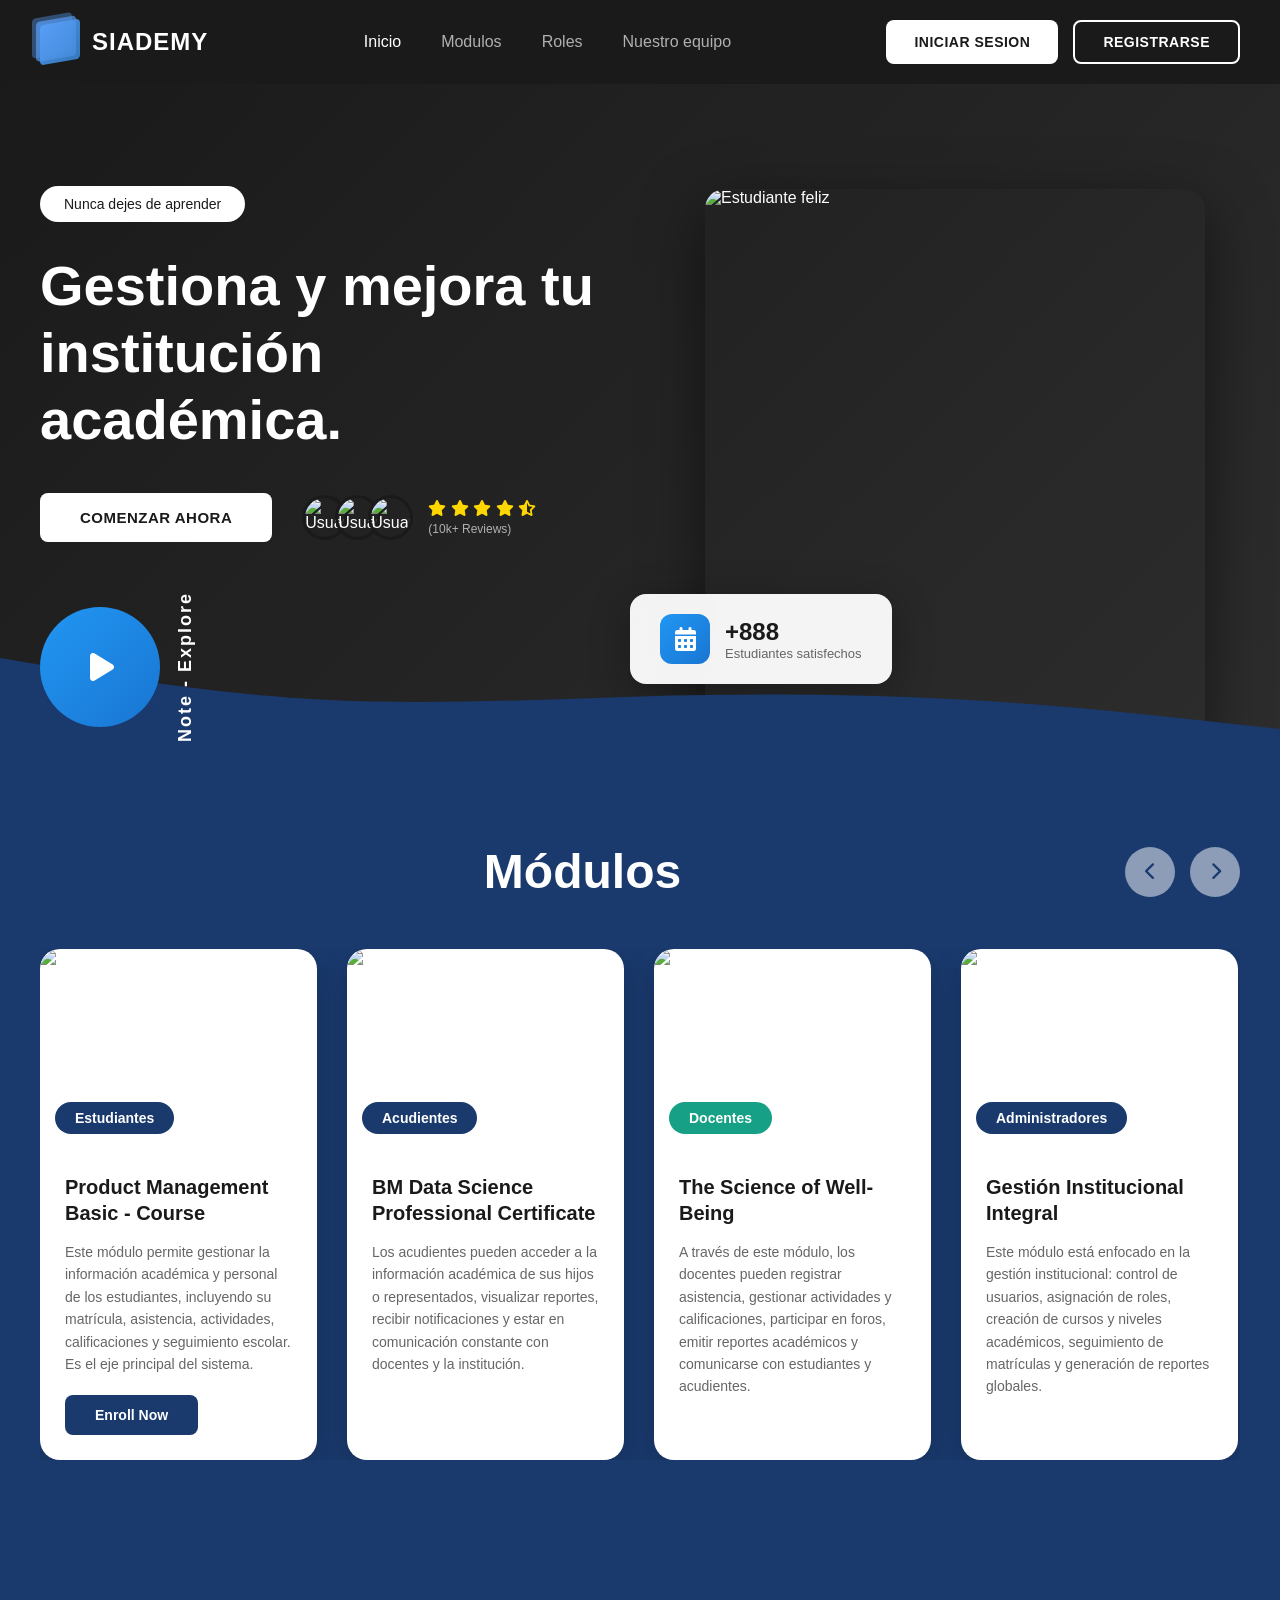
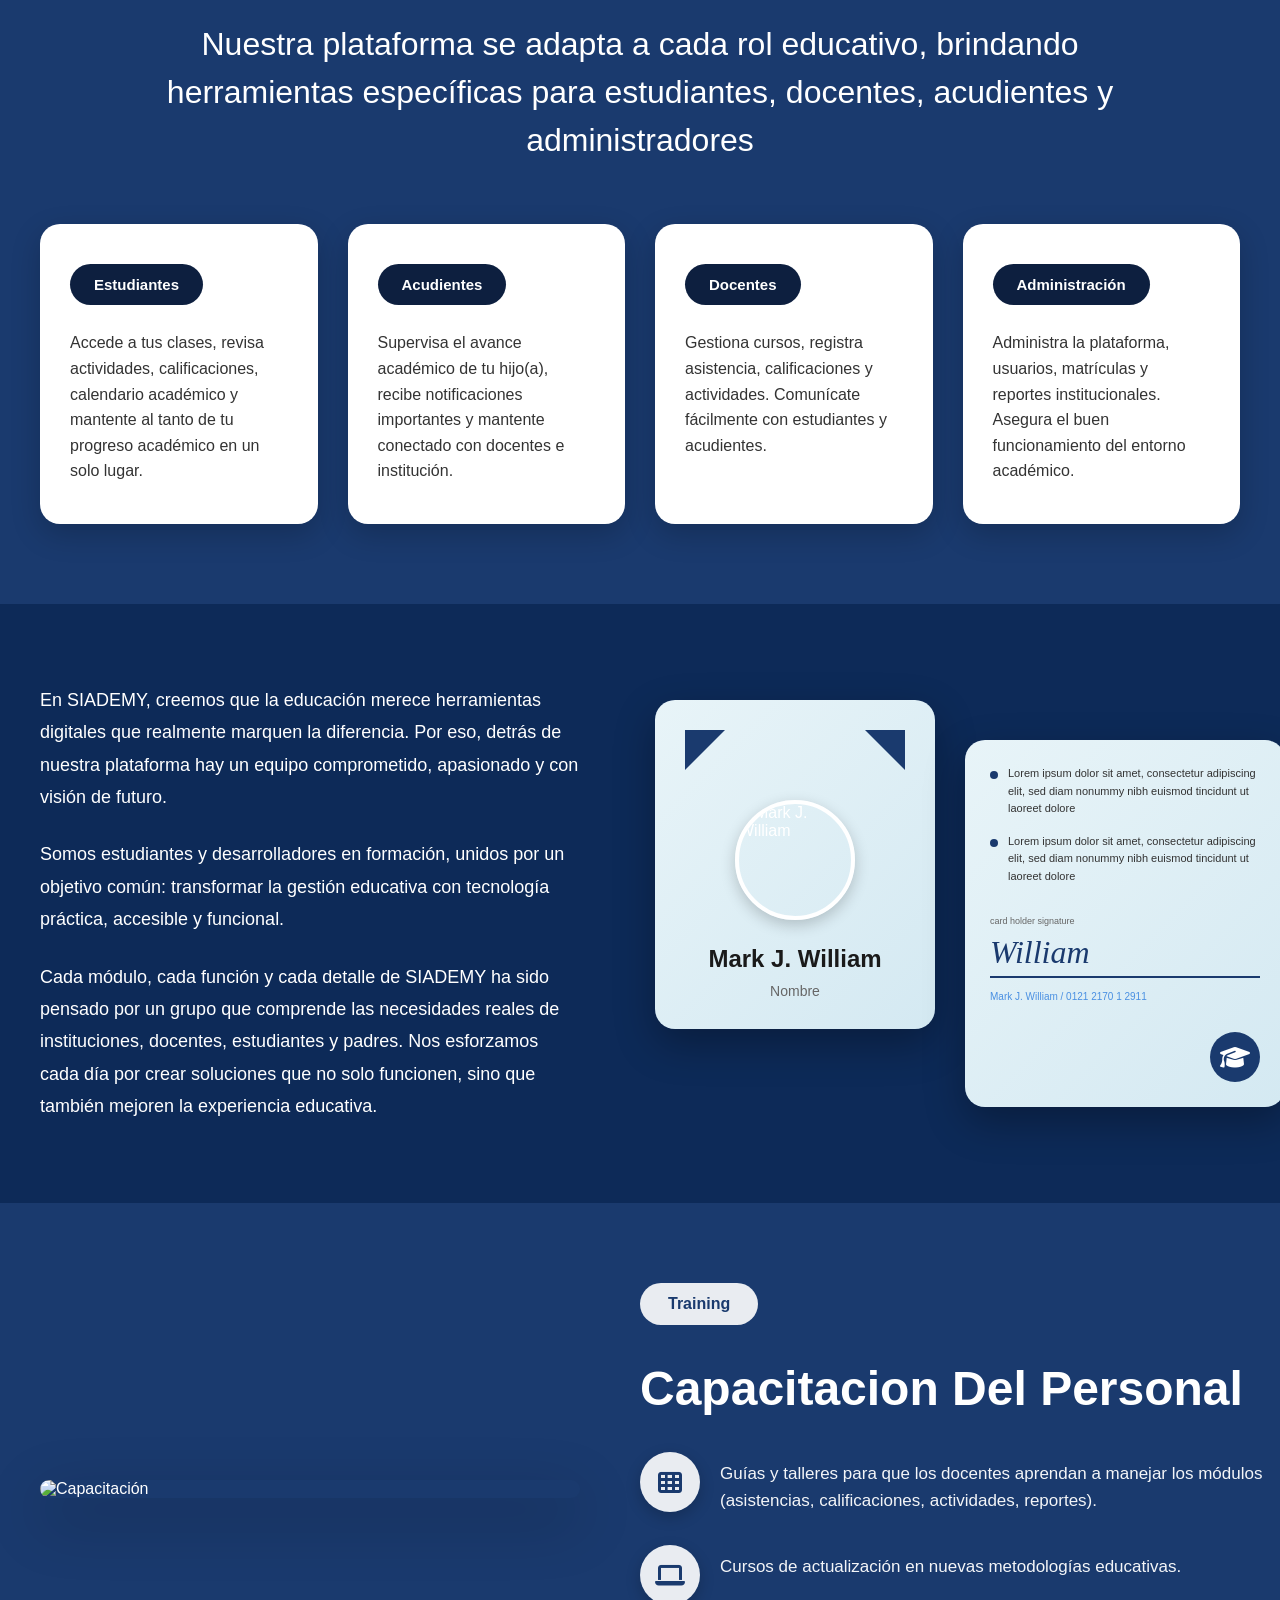
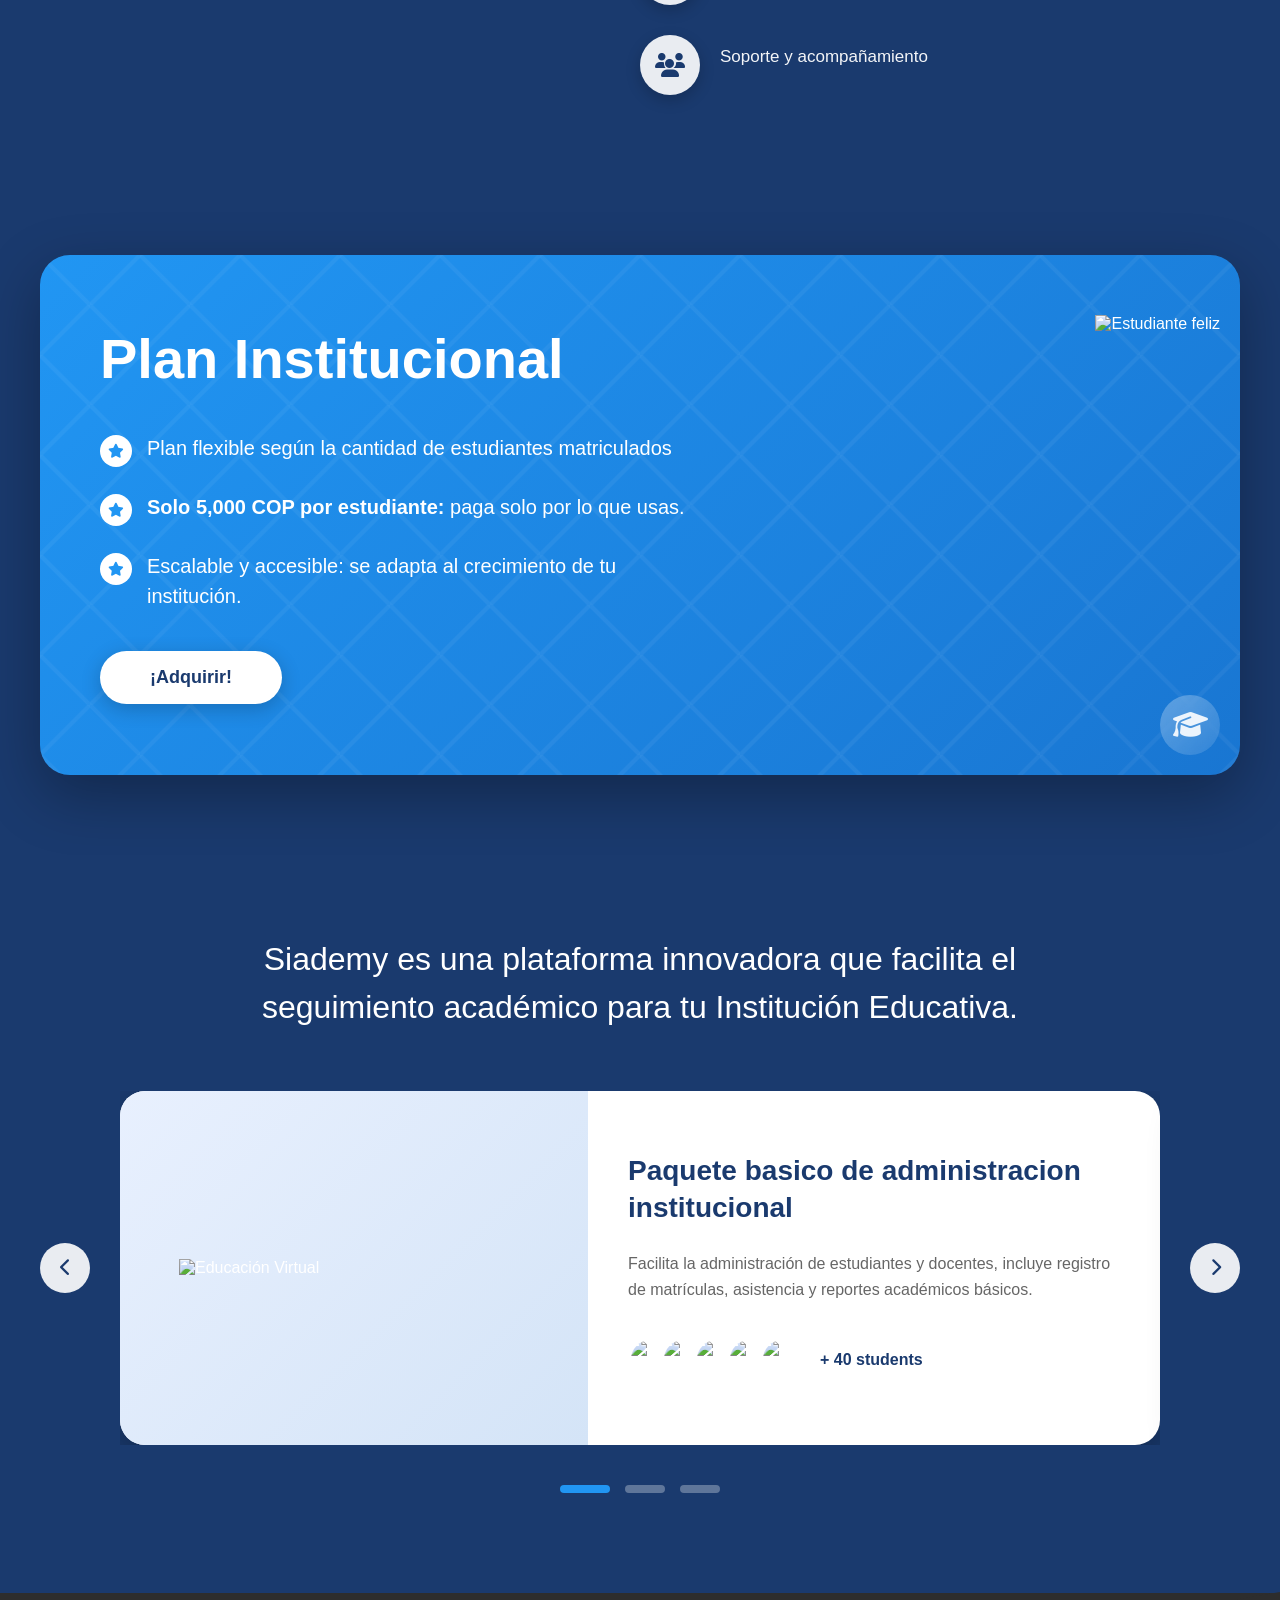
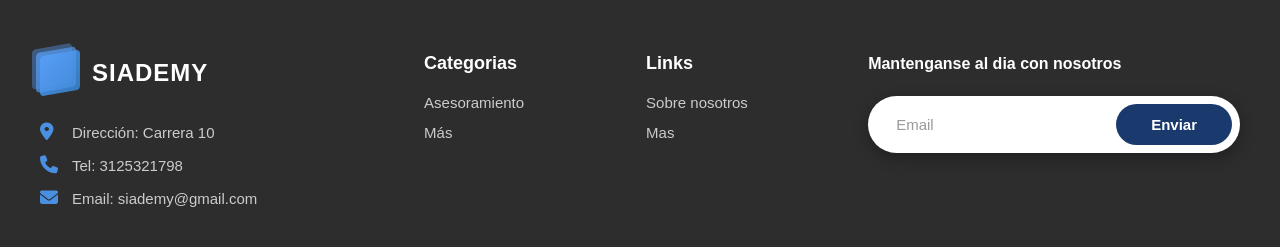
==== commit b25f08ba: "a ver si sirve" ====
--- a/index.html
+++ b/index.html
@@ -6,7 +6,7 @@
     <title>SIADEMY - Gestiona tu institución académica</title>
     <link rel="stylesheet" href="styles.css">
     <link rel="stylesheet" href="https://cdnjs.cloudflare.com/ajax/libs/font-awesome/6.4.0/css/all.min.css">
-    <link rel="stylesheet" href="../assets/website/css/styles.css">
+    <link rel="stylesheet" href="assets/website/css/styles.css">
 </head>
 <body>
     <!-- Header / Navigation -->
@@ -559,6 +559,6 @@
         </div>
     </footer>
 
-    <script src="../assets/website/js/main.js"></script>
+    <script src="assets/website/js/main.js"></script>
 </body>
 </html>
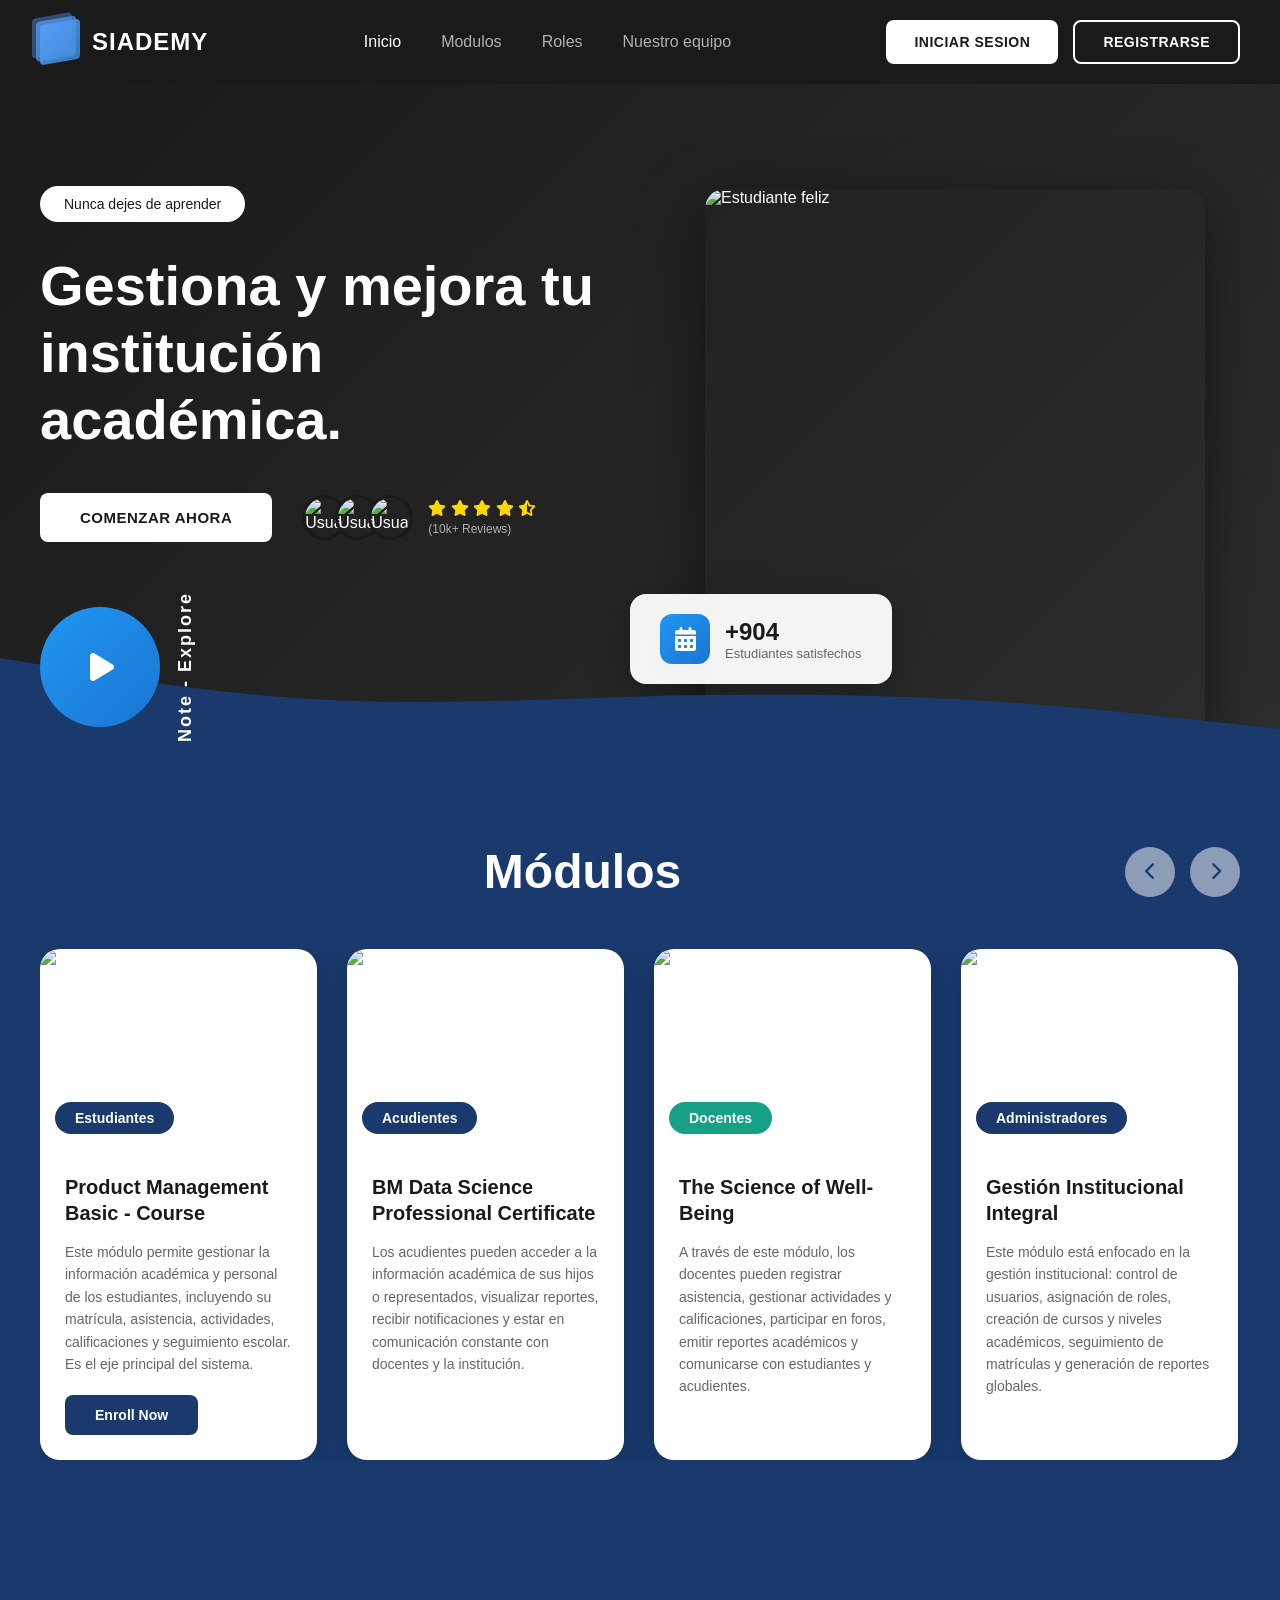
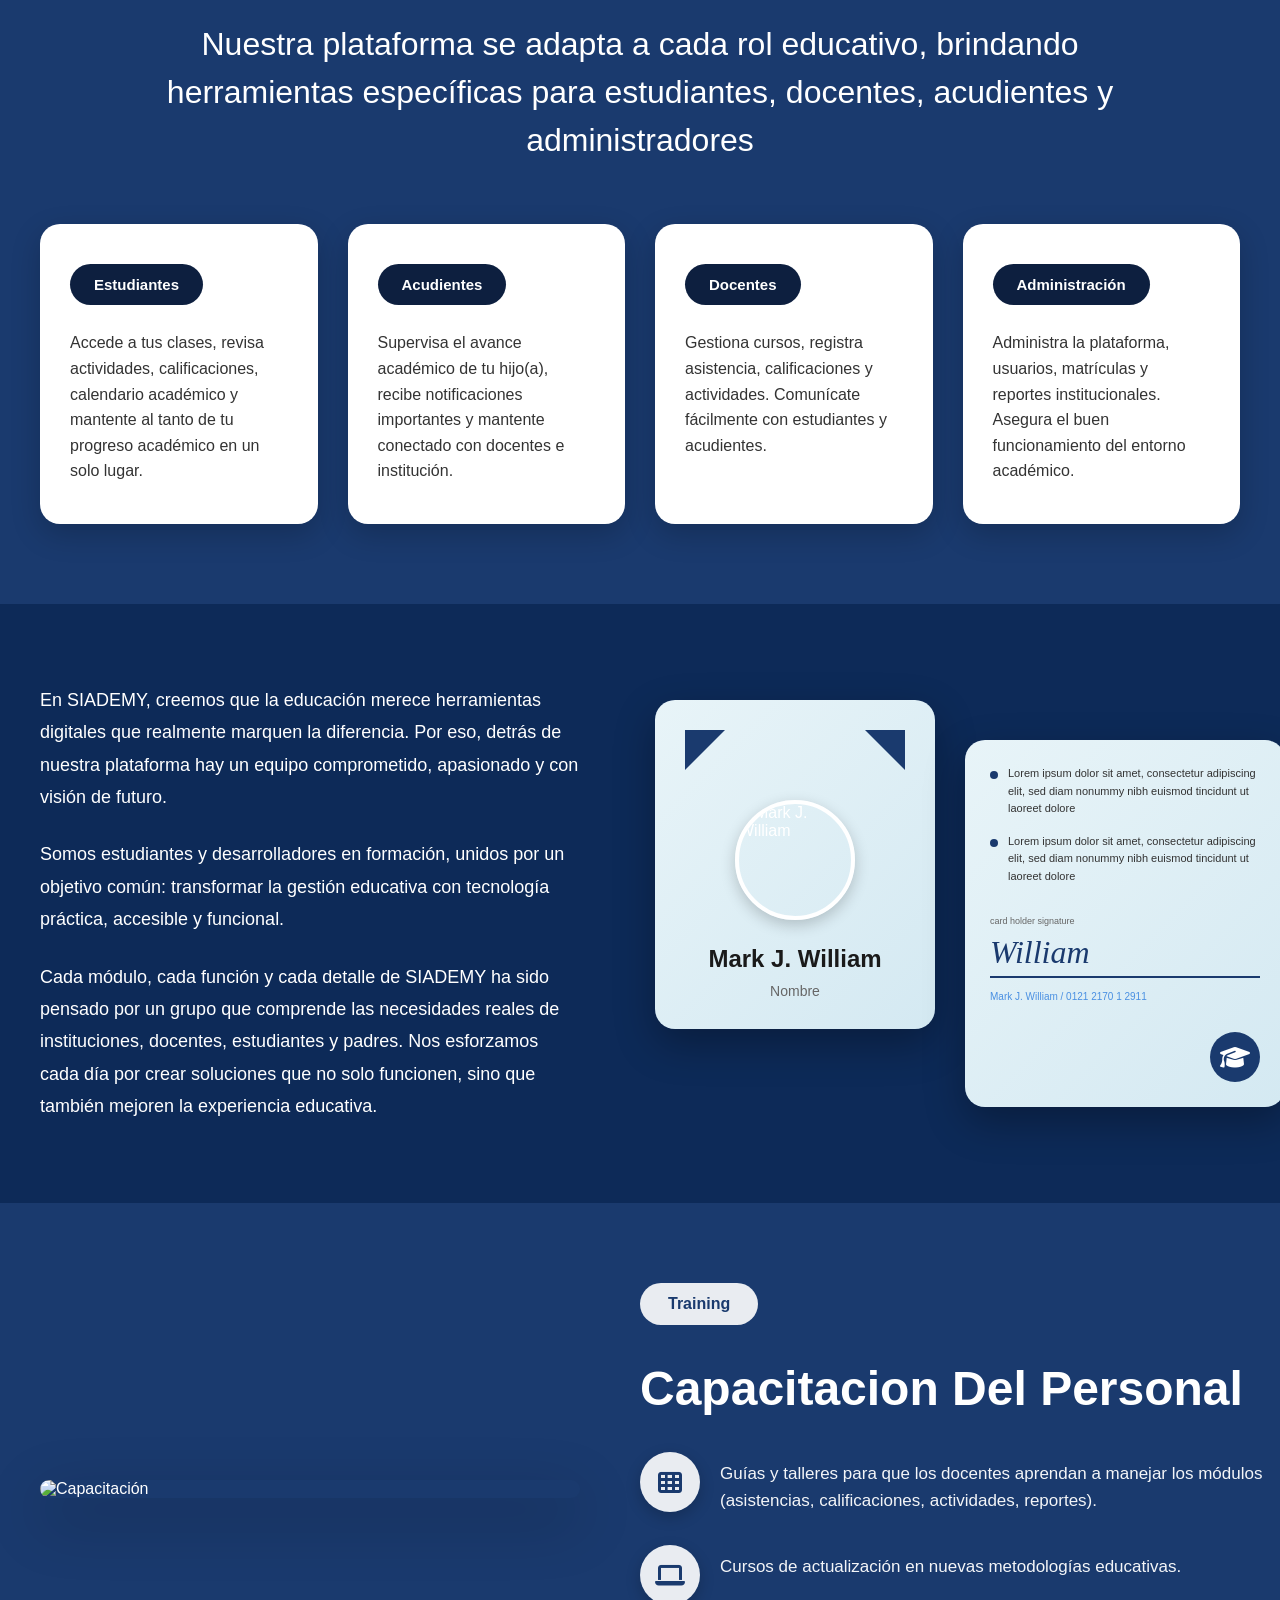
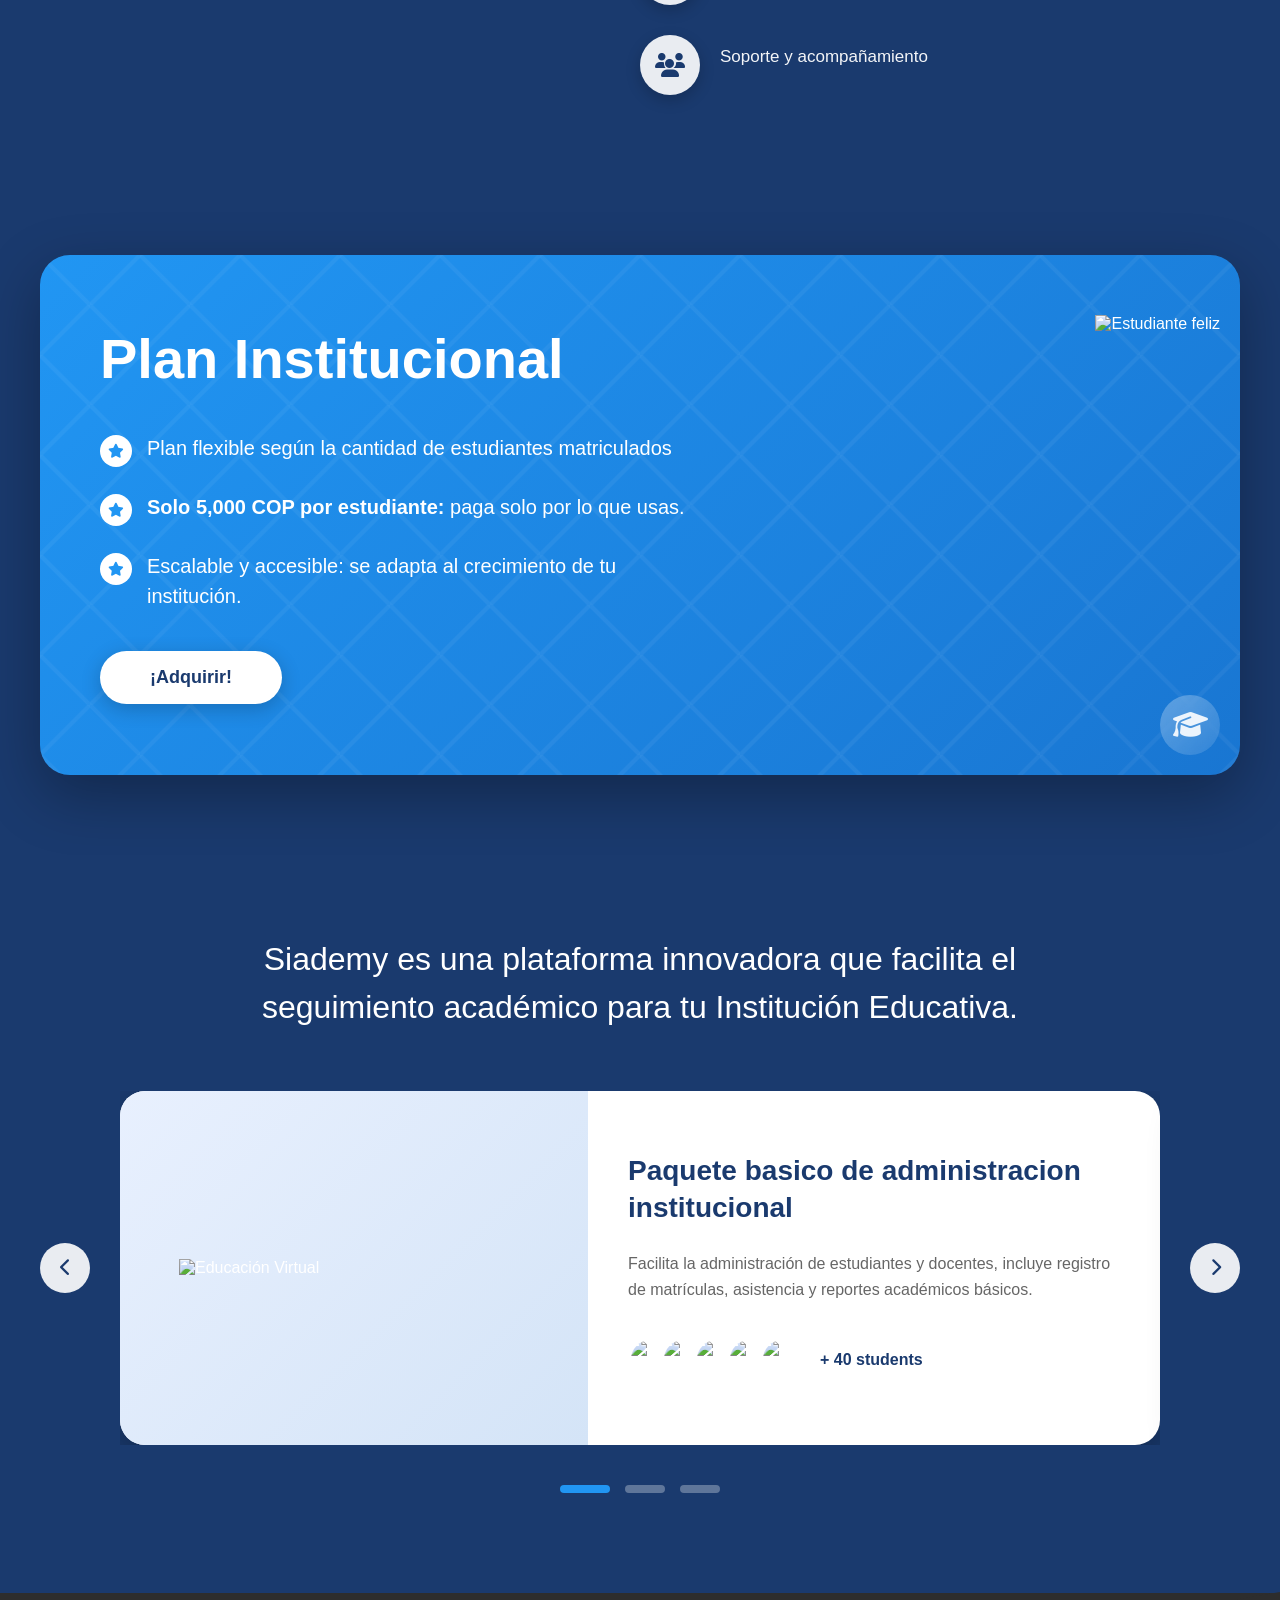
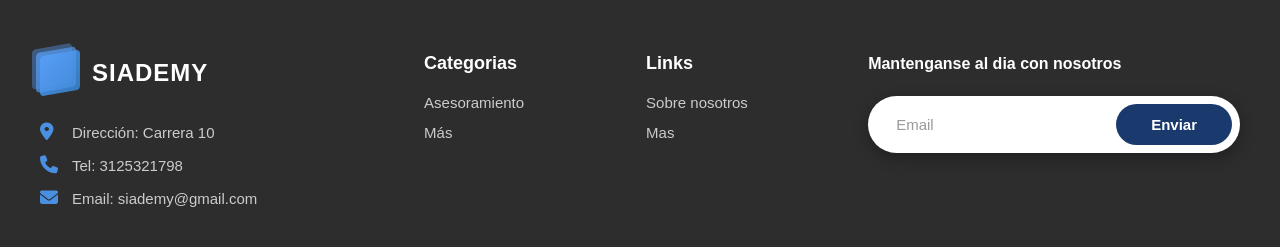
==== commit a91dee85: "realice un cambio para que pueda acceder al login" ====
--- a/index.html
+++ b/index.html
@@ -28,7 +28,7 @@
                 </ul>
                 
                 <div class="nav-buttons">
-                    <button class="btn btn-secondary" onclick="window.location.href='../extras/login.html'">INICIAR SESION</button>
+                    <button class="btn btn-secondary" onclick="window.location.href='extras/login.html'">INICIAR SESION</button>
                     <button class="btn btn-primary">REGISTRARSE</button>
                 </div>
 
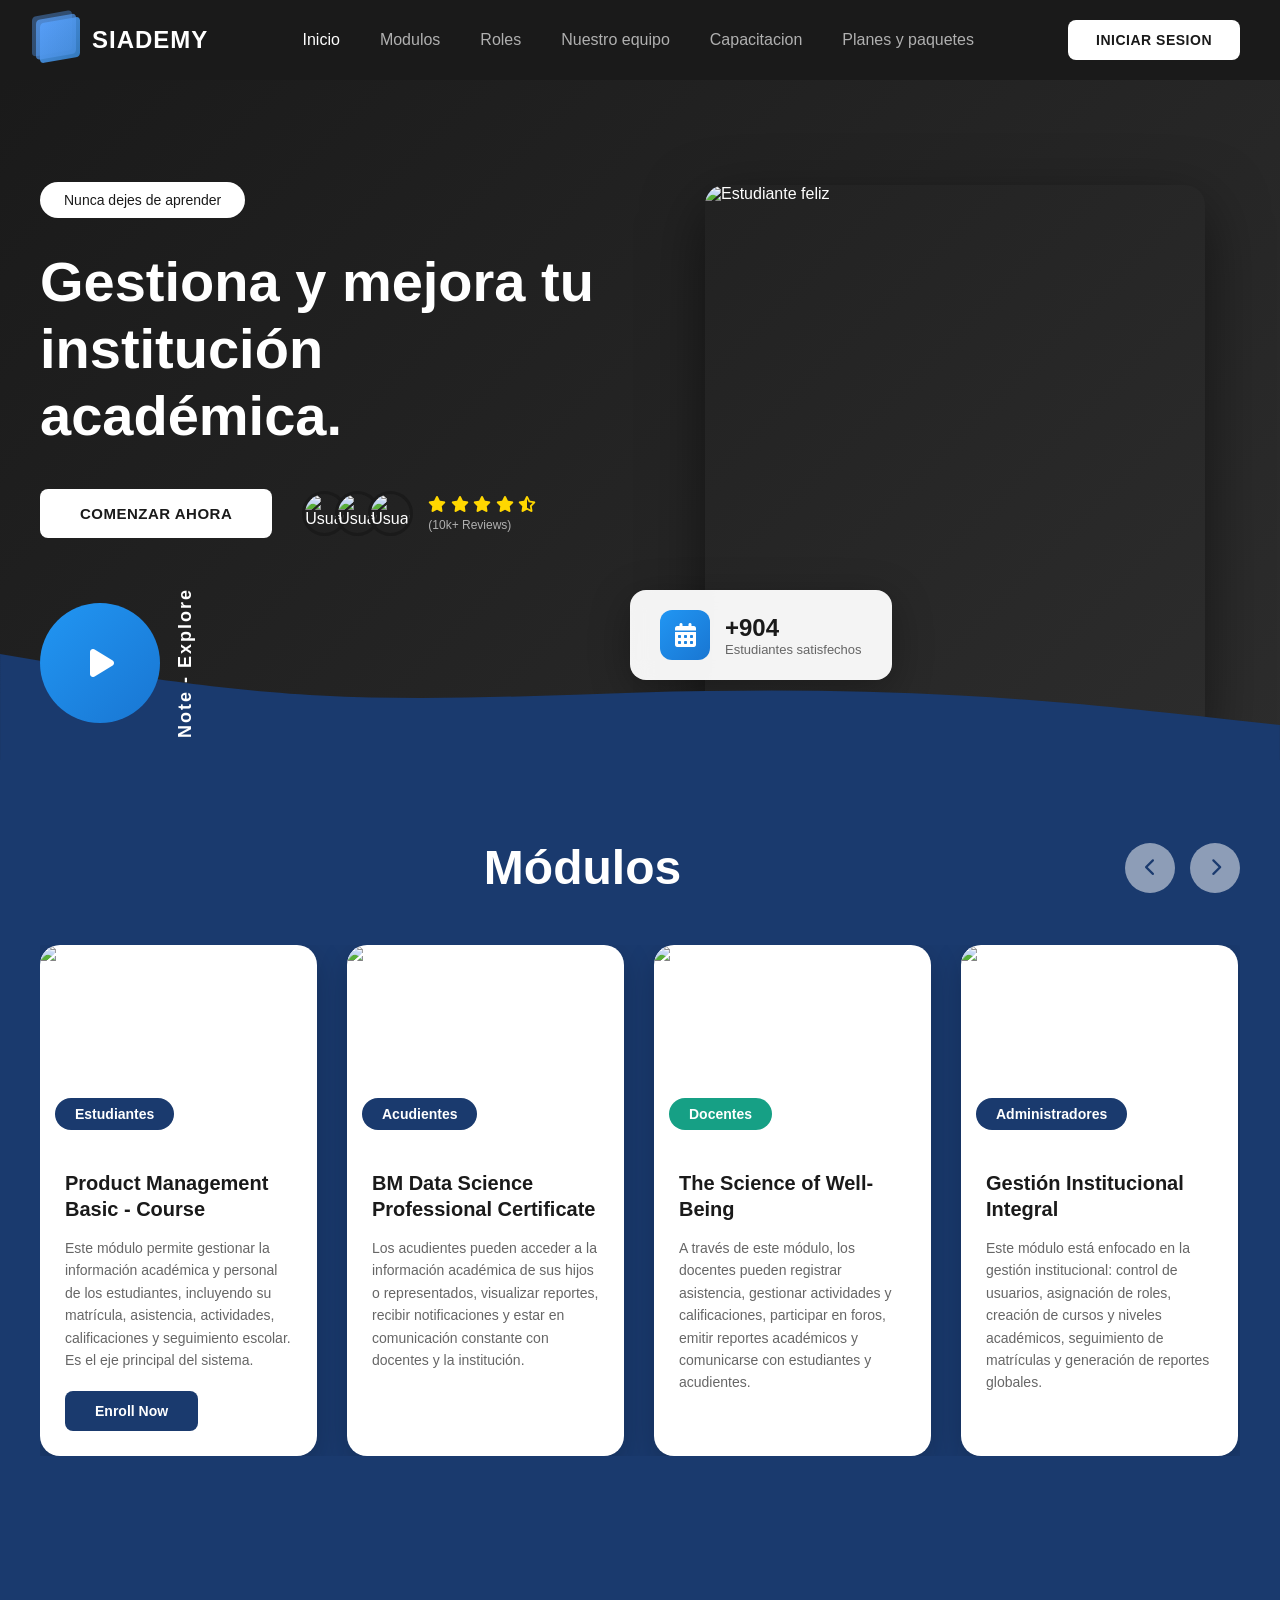
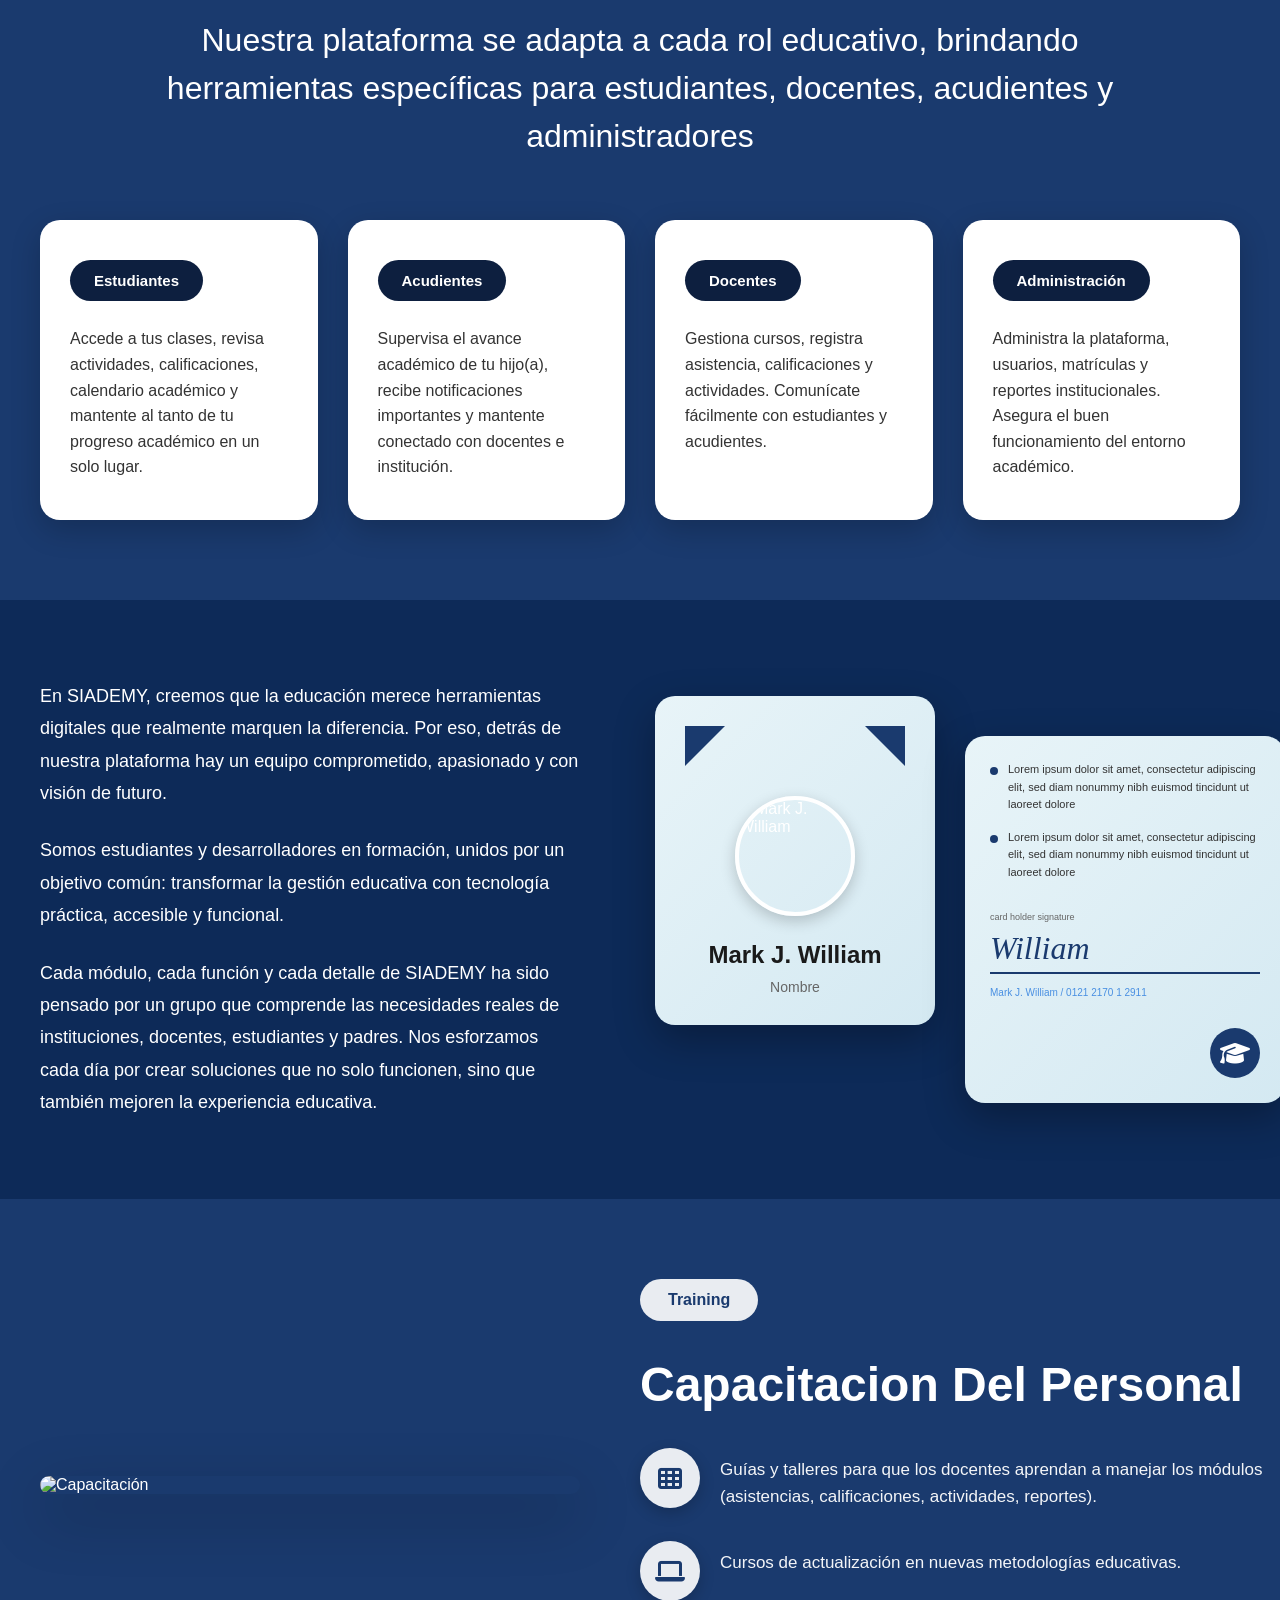
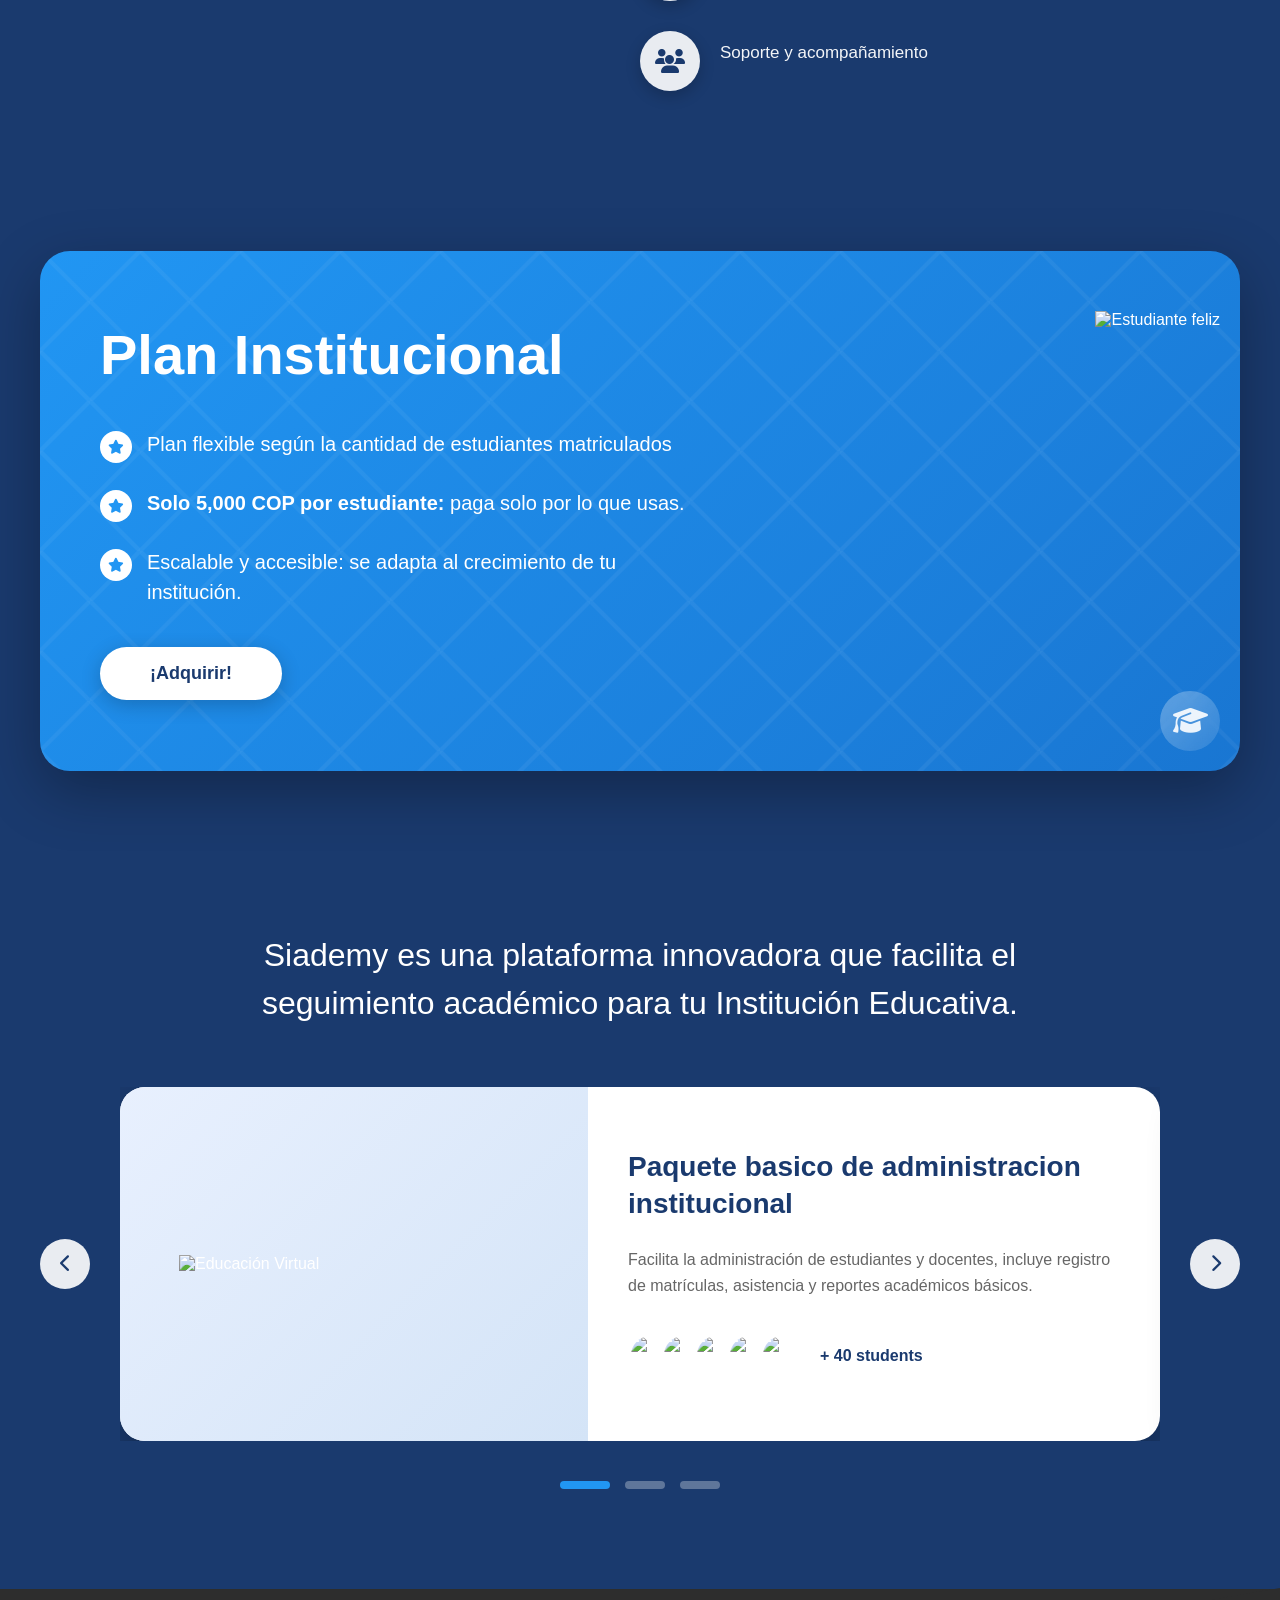
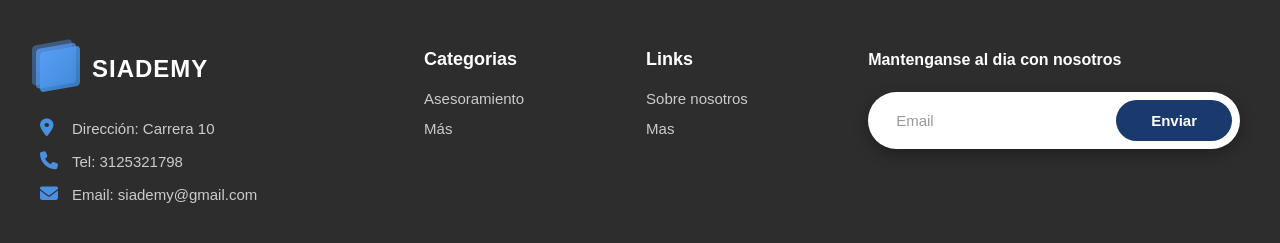
==== commit afae158c: "realice algunos ajustes para mejorar la navegabilidad entre interfaces" ====
--- a/index.html
+++ b/index.html
@@ -22,14 +22,15 @@
                 
                 <ul class="nav-menu">
                     <li><a href="#" class="active">Inicio</a></li>
-                    <li><a href="#">Modulos</a></li>
-                    <li><a href="#">Roles</a></li>
-                    <li><a href="#">Nuestro equipo</a></li>
+                    <li><a href="#modulos">Modulos</a></li>
+                    <li><a href="#roles">Roles</a></li>
+                    <li><a href="#team">Nuestro equipo</a></li>
+                    <li><a href="#training">Capacitacion</a></li>
+                    <li><a href="#pricing">Planes y paquetes</a></li>
                 </ul>
                 
                 <div class="nav-buttons">
                     <button class="btn btn-secondary" onclick="window.location.href='extras/login.html'">INICIAR SESION</button>
-                    <button class="btn btn-primary">REGISTRARSE</button>
                 </div>
 
                 <button class="mobile-menu-toggle">
@@ -107,7 +108,7 @@
     </section>
 
     <!-- Módulos Section -->
-    <section class="modulos">
+    <section id="modulos" class="modulos">
         <div class="container">
             <div class="modulos-header">
                 <h2 class="modulos-title">Módulos</h2>
@@ -185,7 +186,7 @@
     </section>
 
     <!-- Roles Section -->
-    <section class="roles">
+    <section id="roles" class="roles">
         <div class="container">
             <h2 class="roles-title">
                 Nuestra plataforma se adapta a cada rol educativo, brindando herramientas específicas para estudiantes, docentes, acudientes y administradores
@@ -228,7 +229,7 @@
     </section>
 
     <!-- Nuestro Equipo Section -->
-    <section class="team">
+    <section id="team" class="team">
         <div class="container">
             <div class="team-content">
                 <div class="team-left">
@@ -292,7 +293,7 @@
     </section>
 
     <!-- Capacitación Section -->
-    <section class="training">
+    <section id="training" class="training">
         <div class="container">
             <div class="training-content">
                 <div class="training-left">
@@ -339,7 +340,7 @@
     </section>
 
     <!-- Plan Institucional Section -->
-    <section class="pricing">
+    <section id="pricing" class="pricing">
         <div class="container">
             <div class="pricing-card">
                 <div class="pricing-content">
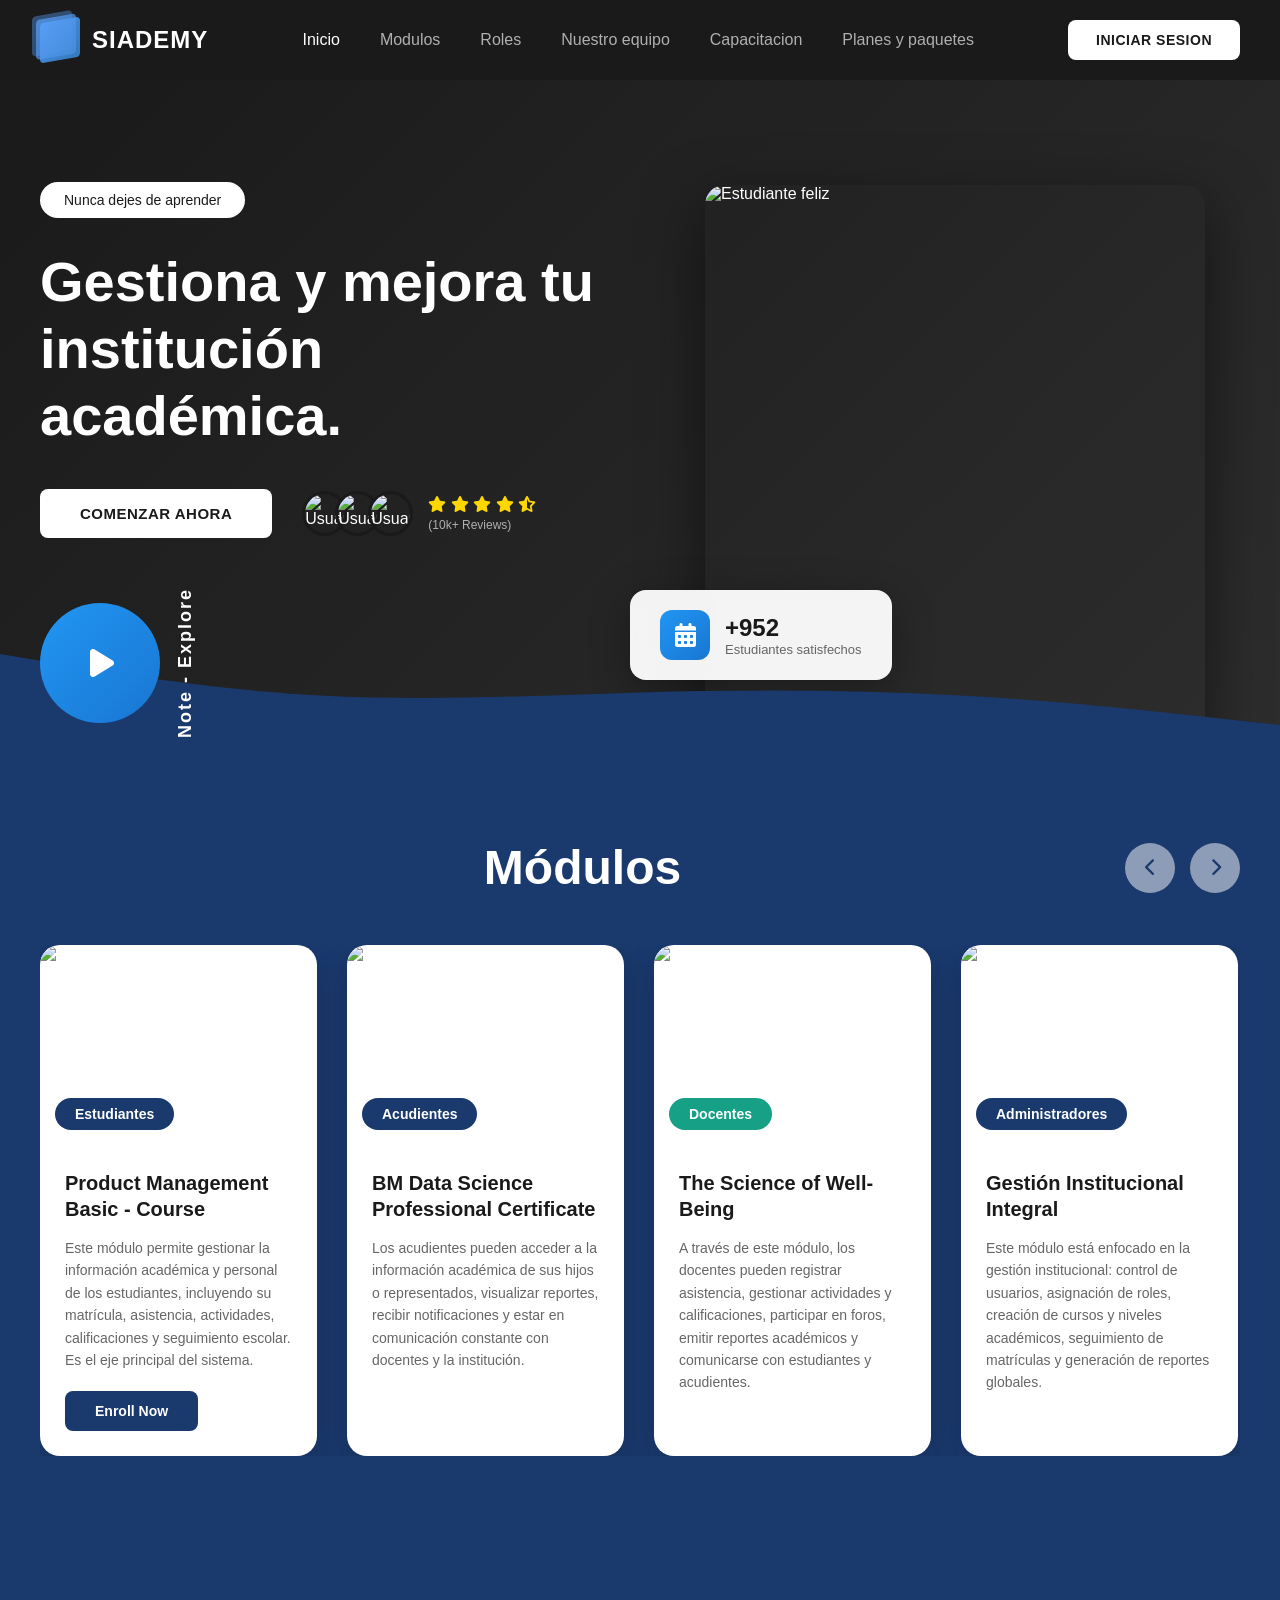
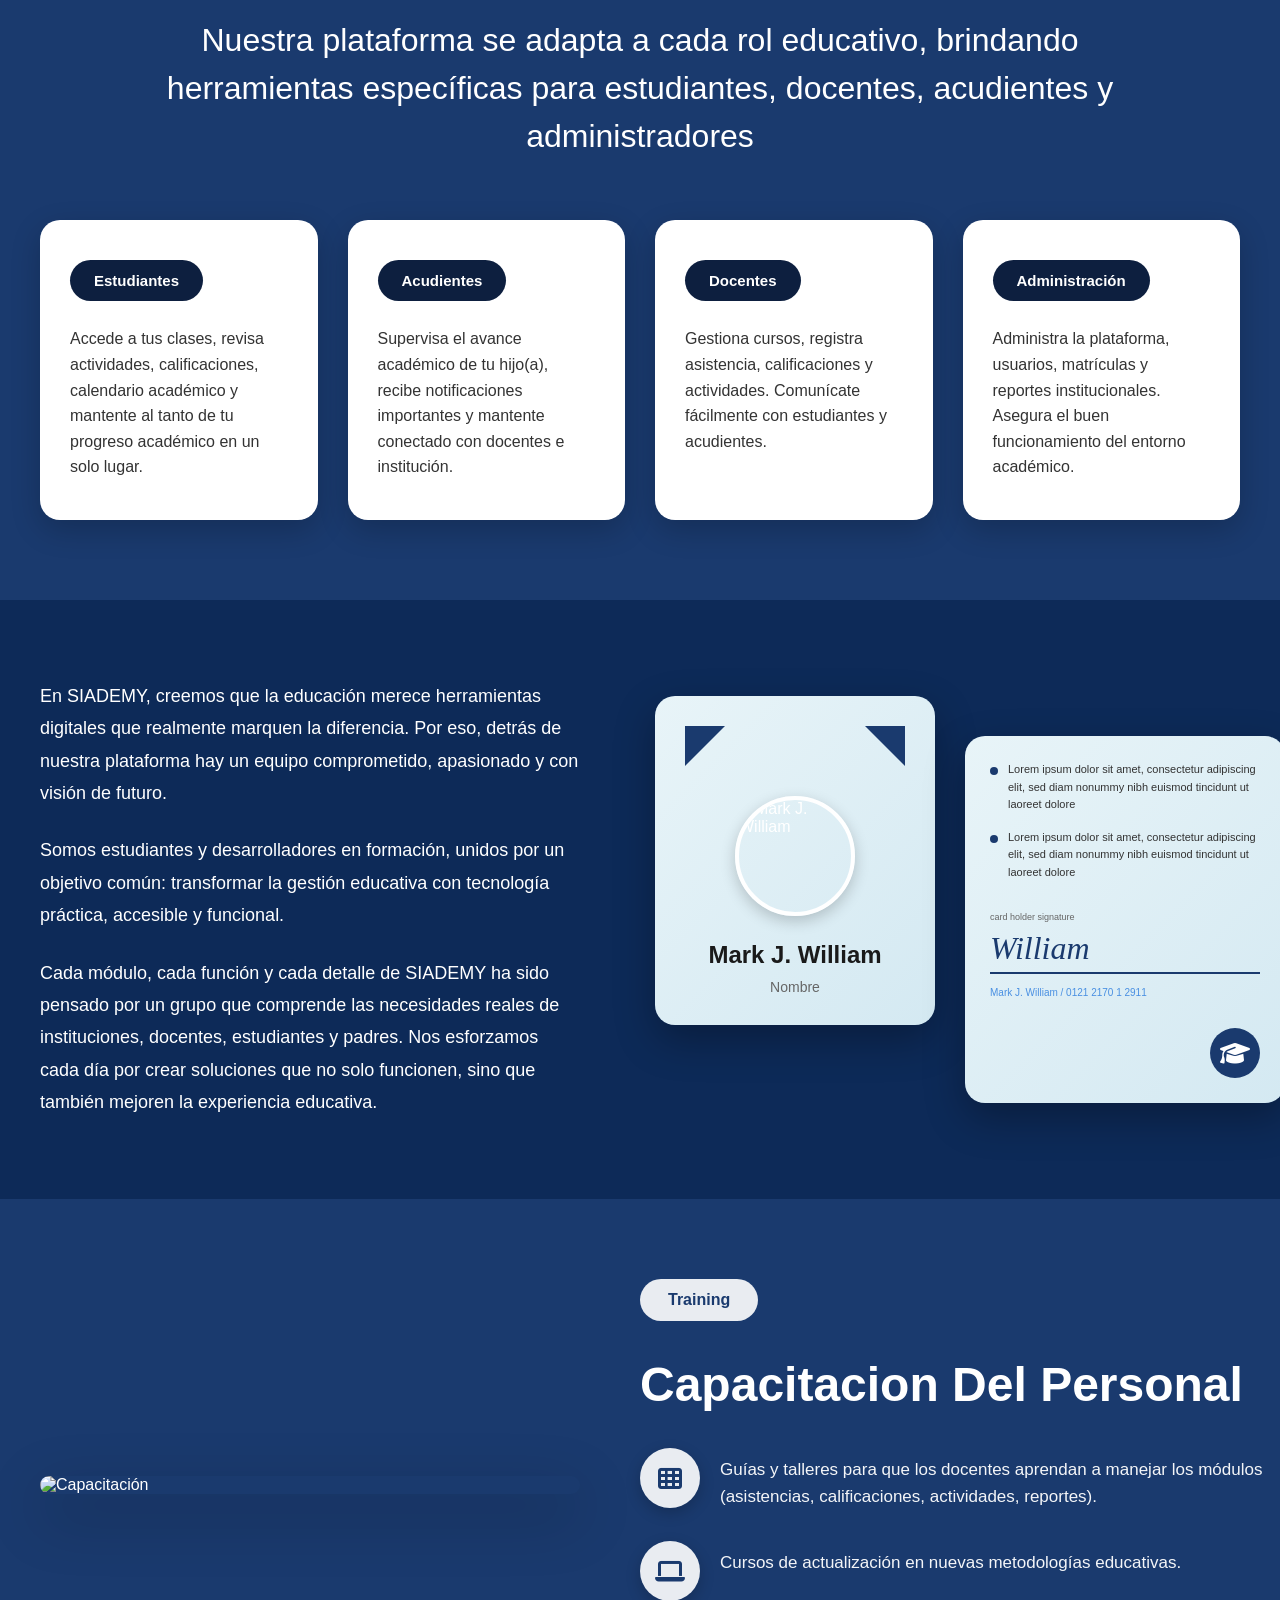
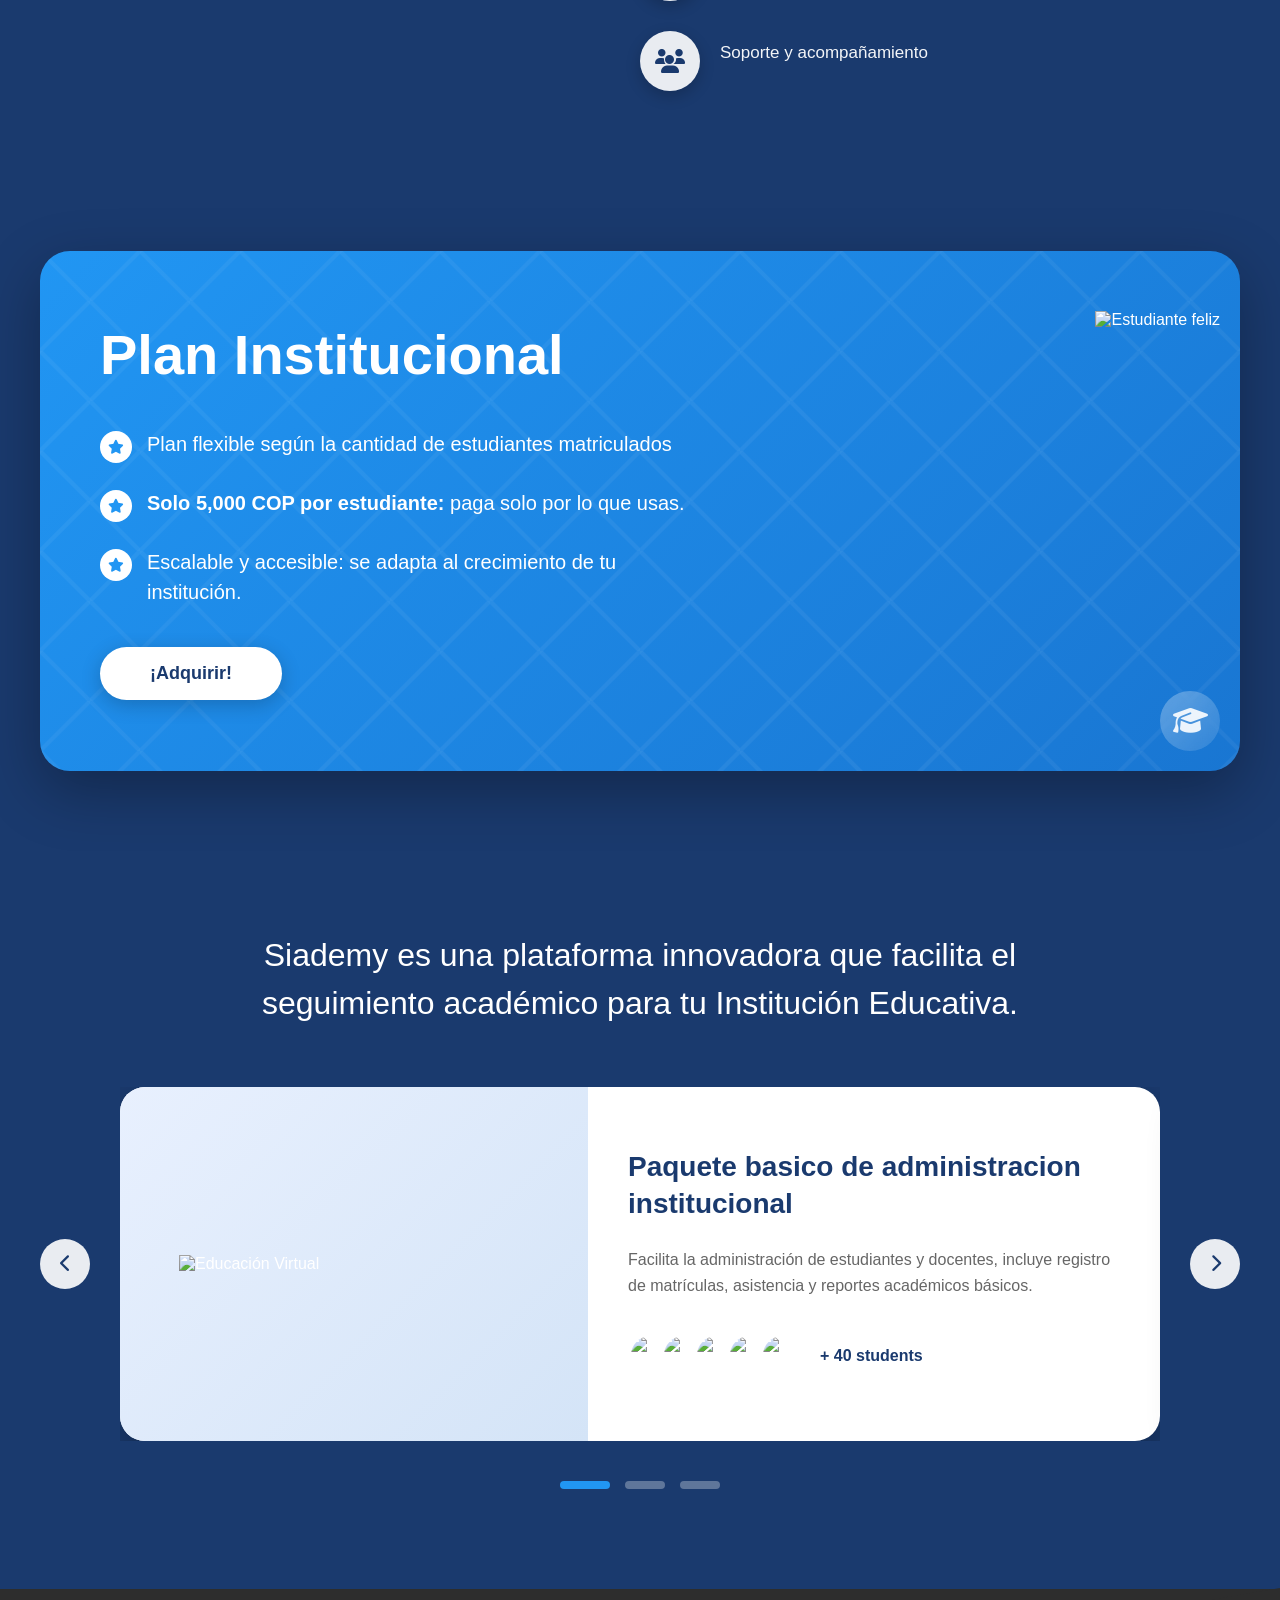
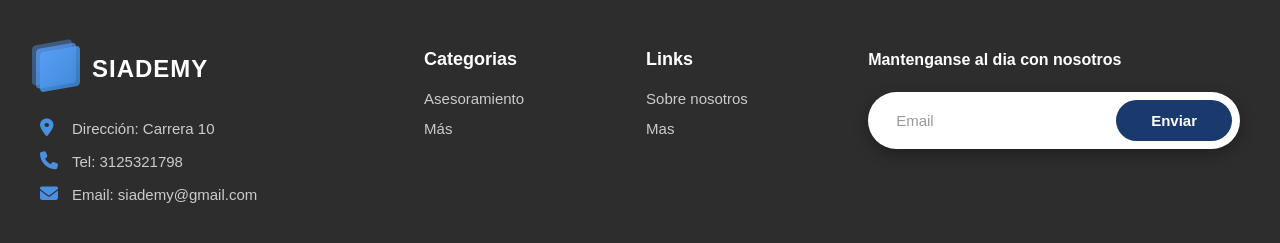
==== commit 34a94fa3: "agregue la funcionalidad para que al oprimir el boton de play apareza el error 404" ====
--- a/index.html
+++ b/index.html
@@ -74,7 +74,7 @@
                     </div>
 
                     <div class="video-button">
-                        <button class="btn-video-play">
+                        <button class="btn-video-play" onclick="window.location.href='extras/404.html'">
                             <i class="fas fa-play"></i>
                         </button>
                         <span class="video-text">Note - Explore</span>
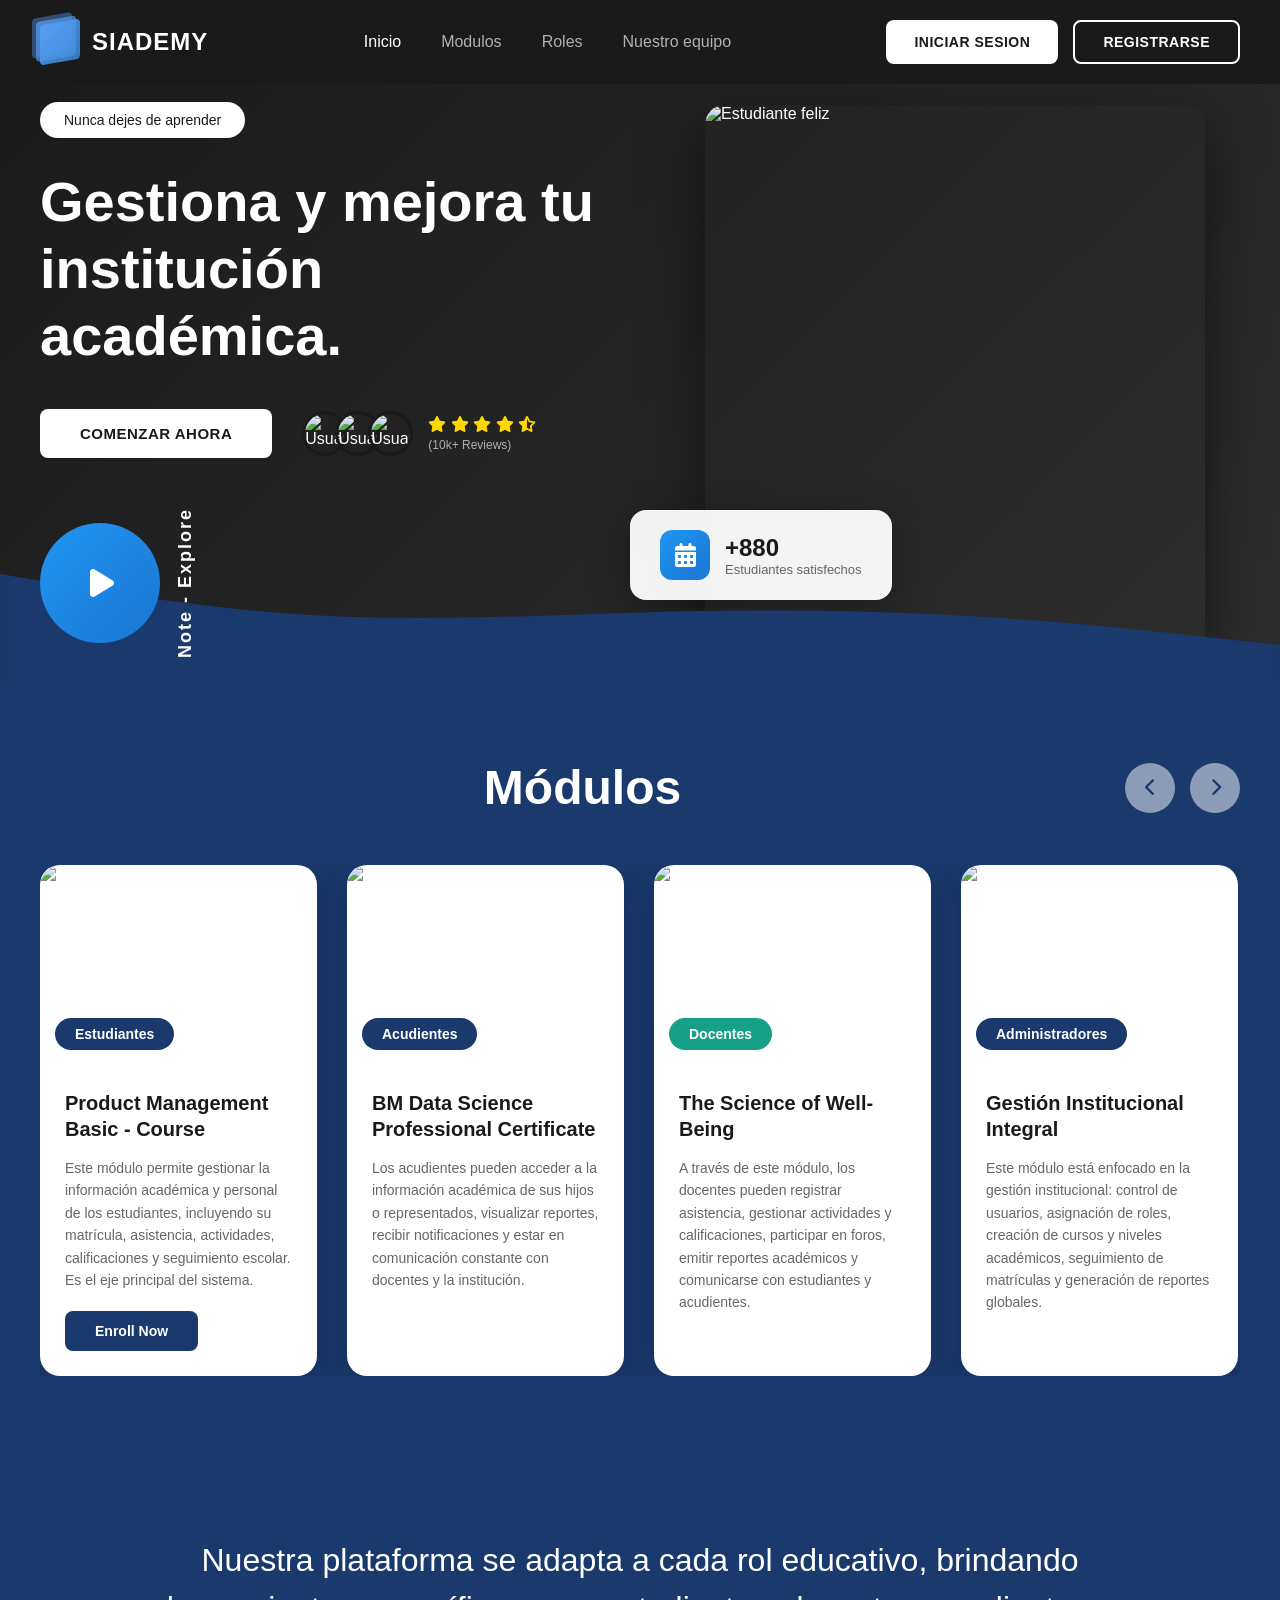
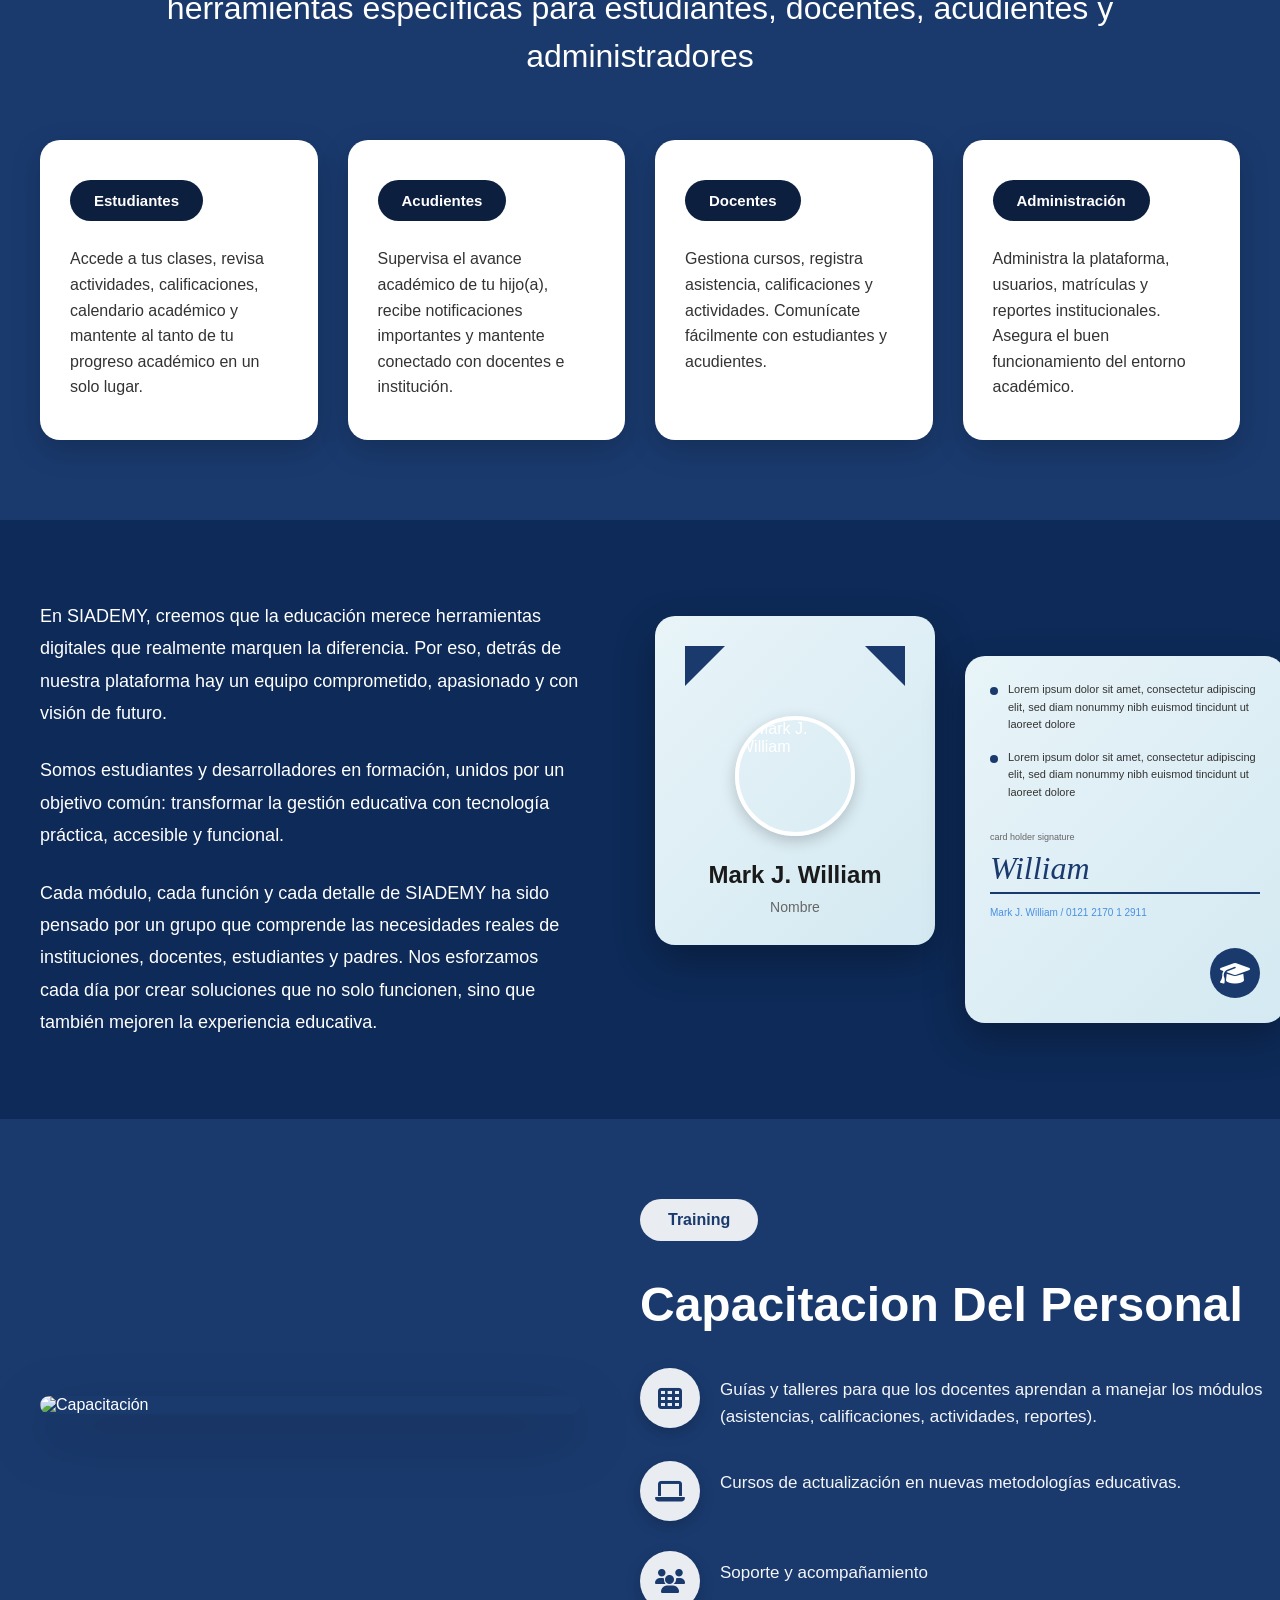
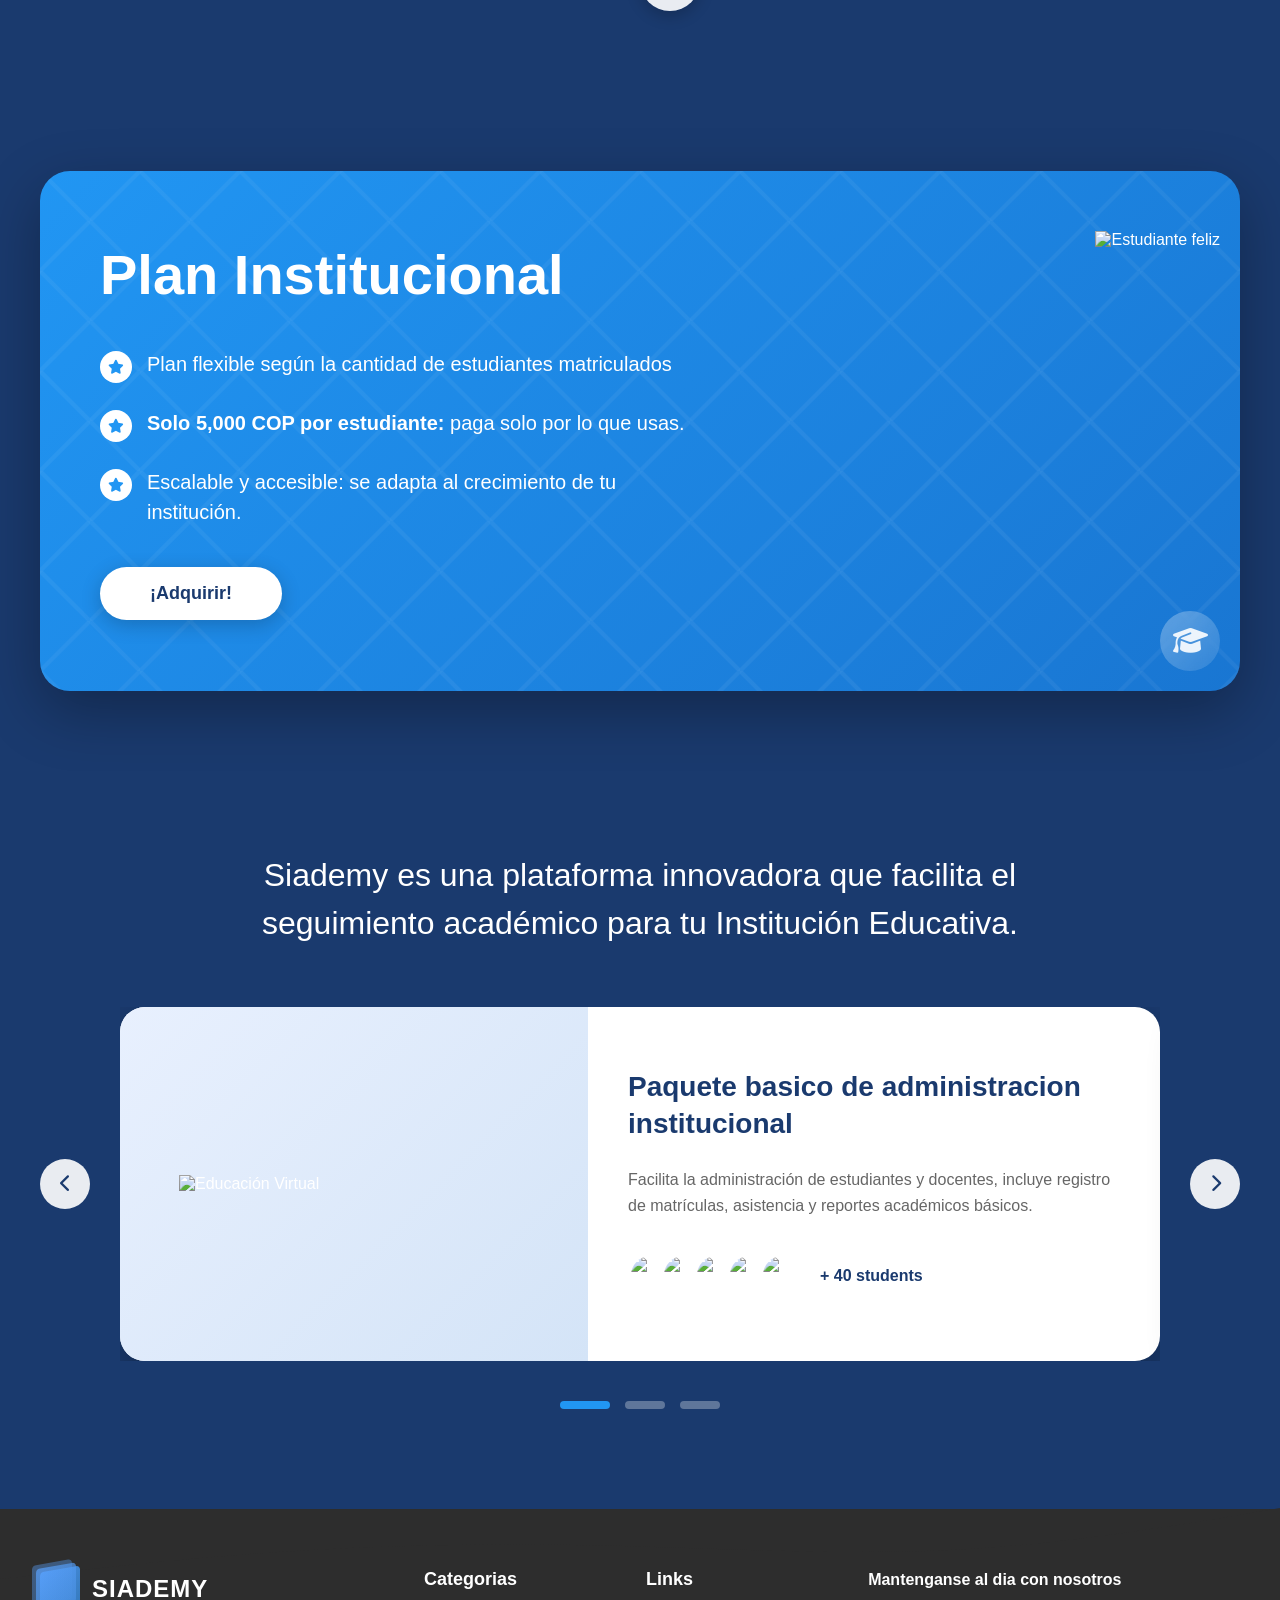
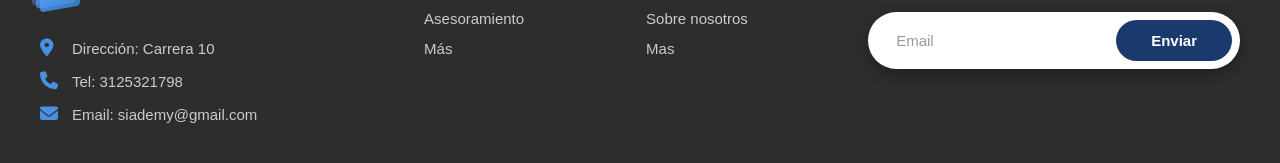
==== commit 19f63836: "se arregla el error del commit para el merge" ====
--- a/index.html
+++ b/index.html
@@ -6,7 +6,7 @@
     <title>SIADEMY - Gestiona tu institución académica</title>
     <link rel="stylesheet" href="styles.css">
     <link rel="stylesheet" href="https://cdnjs.cloudflare.com/ajax/libs/font-awesome/6.4.0/css/all.min.css">
-    <link rel="stylesheet" href="assets/website/css/styles.css">
+    <link rel="stylesheet" href="../assets/website/css/styles.css">
 </head>
 <body>
     <!-- Header / Navigation -->
@@ -21,16 +21,15 @@
                 </div>
                 
                 <ul class="nav-menu">
-                    <li><a href="#" class="active">Inicio</a></li>
-                    <li><a href="#modulos">Modulos</a></li>
-                    <li><a href="#roles">Roles</a></li>
-                    <li><a href="#team">Nuestro equipo</a></li>
-                    <li><a href="#training">Capacitacion</a></li>
-                    <li><a href="#pricing">Planes y paquetes</a></li>
+                    <li><a href="#hero" class="active">Inicio</a></li>
+                    <li><a href="#modulos" >Modulos</a></li>
+                    <li><a href="#">Roles</a></li>
+                    <li><a href="#">Nuestro equipo</a></li>
                 </ul>
                 
                 <div class="nav-buttons">
-                    <button class="btn btn-secondary" onclick="window.location.href='extras/login.html'">INICIAR SESION</button>
+                    <button class="btn btn-secondary">INICIAR SESION</button>
+                    <button class="btn btn-primary">REGISTRARSE</button>
                 </div>
 
                 <button class="mobile-menu-toggle">
@@ -74,7 +73,7 @@
                     </div>
 
                     <div class="video-button">
-                        <button class="btn-video-play" onclick="window.location.href='extras/404.html'">
+                        <button class="btn-video-play">
                             <i class="fas fa-play"></i>
                         </button>
                         <span class="video-text">Note - Explore</span>
@@ -108,7 +107,7 @@
     </section>
 
     <!-- Módulos Section -->
-    <section id="modulos" class="modulos">
+    <section class="modulos">
         <div class="container">
             <div class="modulos-header">
                 <h2 class="modulos-title">Módulos</h2>
@@ -186,7 +185,7 @@
     </section>
 
     <!-- Roles Section -->
-    <section id="roles" class="roles">
+    <section class="roles">
         <div class="container">
             <h2 class="roles-title">
                 Nuestra plataforma se adapta a cada rol educativo, brindando herramientas específicas para estudiantes, docentes, acudientes y administradores
@@ -229,7 +228,7 @@
     </section>
 
     <!-- Nuestro Equipo Section -->
-    <section id="team" class="team">
+    <section class="team">
         <div class="container">
             <div class="team-content">
                 <div class="team-left">
@@ -293,7 +292,7 @@
     </section>
 
     <!-- Capacitación Section -->
-    <section id="training" class="training">
+    <section class="training">
         <div class="container">
             <div class="training-content">
                 <div class="training-left">
@@ -340,7 +339,7 @@
     </section>
 
     <!-- Plan Institucional Section -->
-    <section id="pricing" class="pricing">
+    <section class="pricing">
         <div class="container">
             <div class="pricing-card">
                 <div class="pricing-content">
@@ -560,6 +559,6 @@
         </div>
     </footer>
 
-    <script src="assets/website/js/main.js"></script>
+    <script src="../assets/website/js/main.js"></script>
 </body>
 </html>
--- a/assets/website/css/styles.css
+++ b/assets/website/css/styles.css
@@ -23,6 +23,8 @@
 padding: 20px 0;
 position: relative;
 z-index: 100;
+position: fixed;
+width: 100%;
 }
 
 .navbar {
@@ -79,6 +81,8 @@
 color: #ffffff;
 letter-spacing: 1px;
 }
+
+
 
 .nav-menu {
 display: flex;
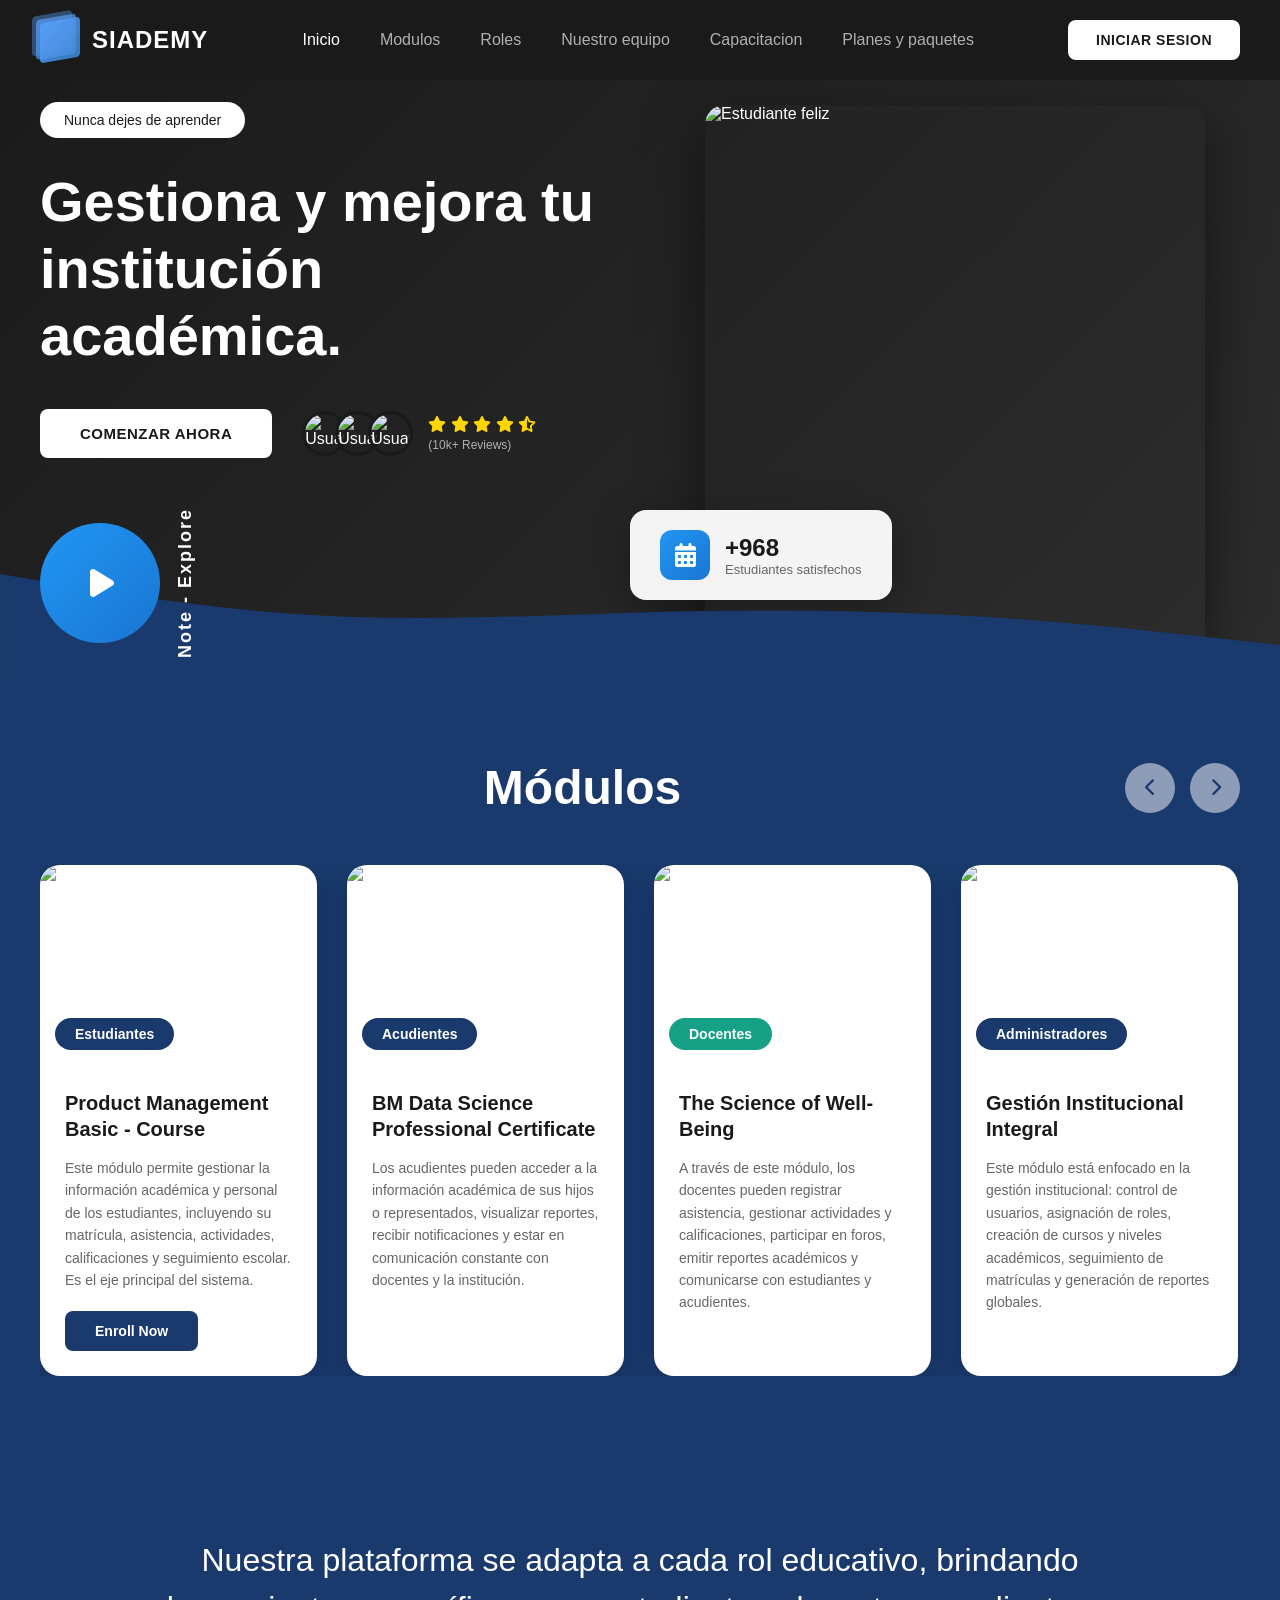
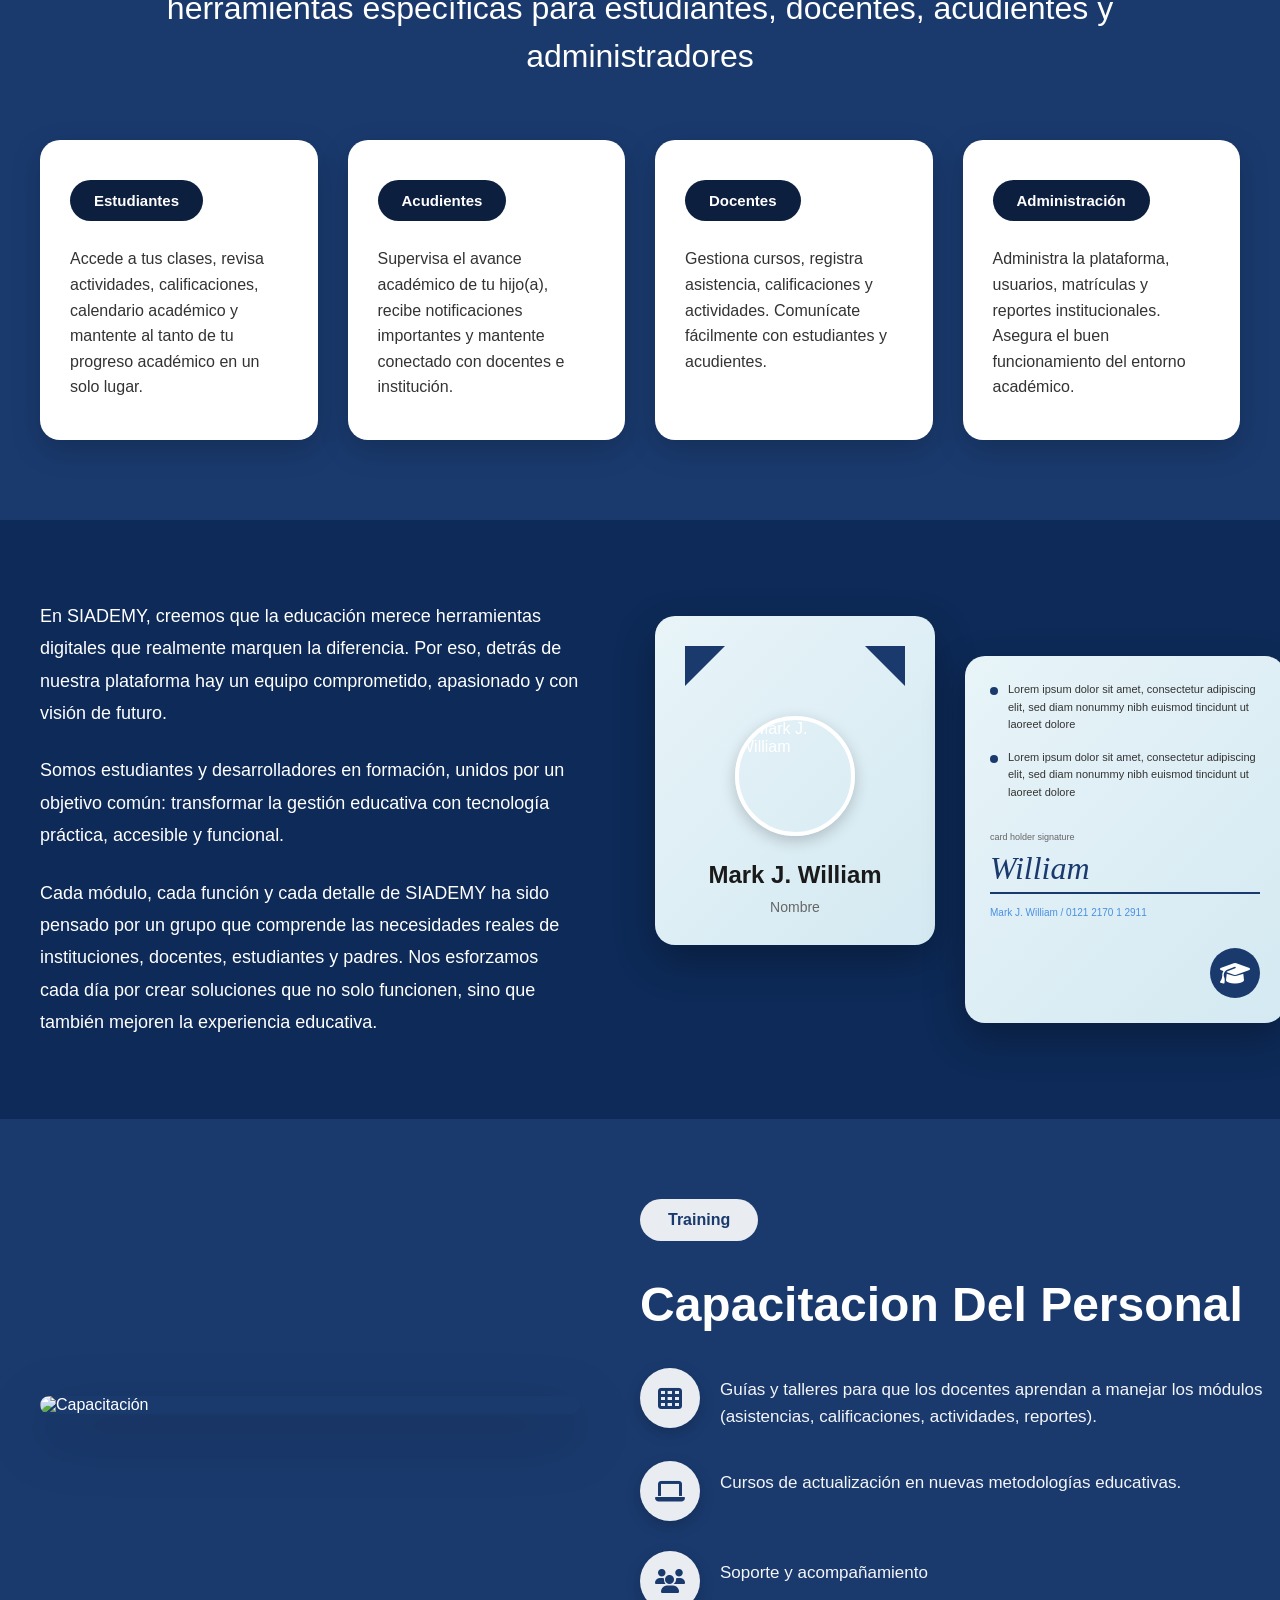
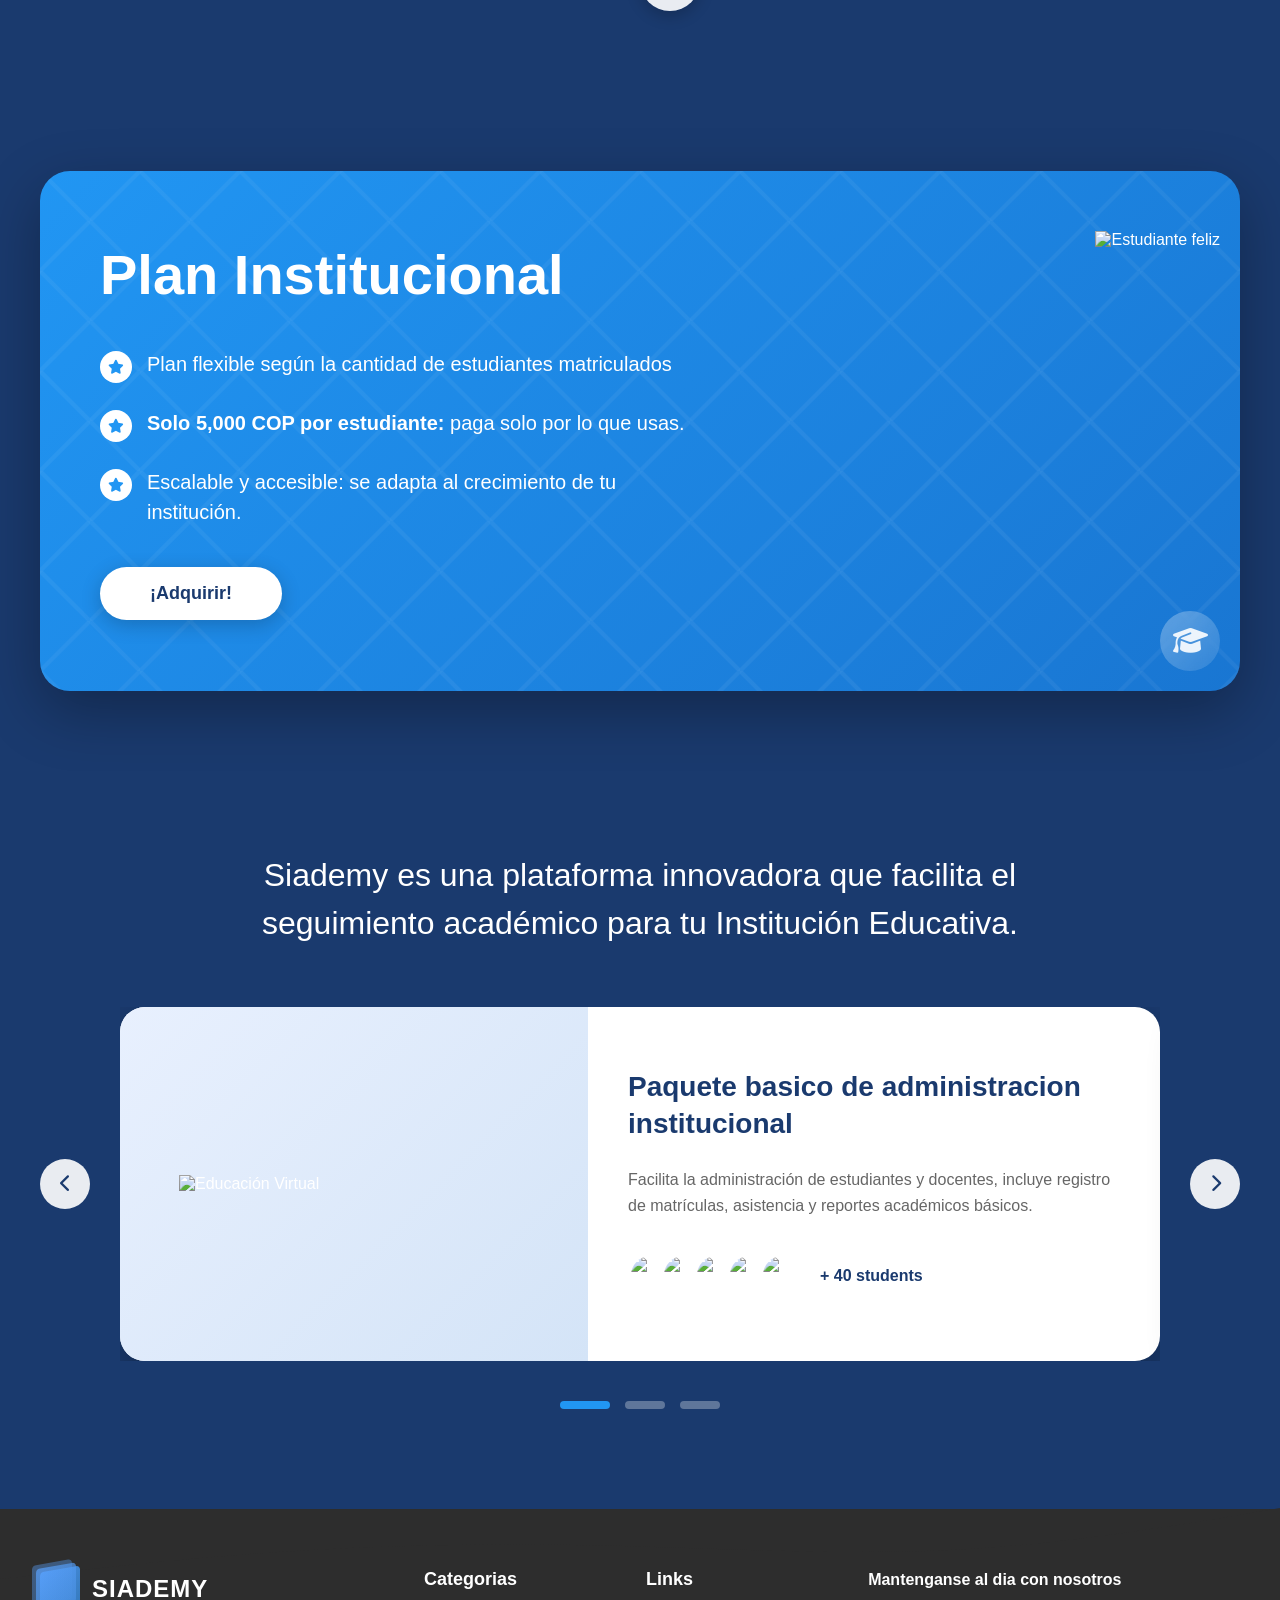
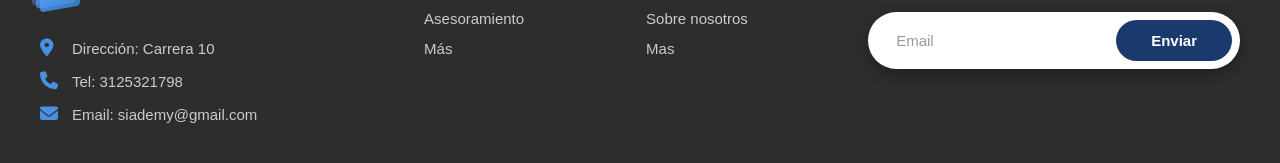
==== commit ac04f585: "arregle el error de juian" ====
--- a/index.html
+++ b/index.html
@@ -6,7 +6,7 @@
     <title>SIADEMY - Gestiona tu institución académica</title>
     <link rel="stylesheet" href="styles.css">
     <link rel="stylesheet" href="https://cdnjs.cloudflare.com/ajax/libs/font-awesome/6.4.0/css/all.min.css">
-    <link rel="stylesheet" href="../assets/website/css/styles.css">
+    <link rel="stylesheet" href="assets/website/css/styles.css">
 </head>
 <body>
     <!-- Header / Navigation -->
@@ -21,15 +21,16 @@
                 </div>
                 
                 <ul class="nav-menu">
-                    <li><a href="#hero" class="active">Inicio</a></li>
-                    <li><a href="#modulos" >Modulos</a></li>
-                    <li><a href="#">Roles</a></li>
-                    <li><a href="#">Nuestro equipo</a></li>
+                    <li><a href="#" class="active">Inicio</a></li>
+                    <li><a href="#modulos">Modulos</a></li>
+                    <li><a href="#roles">Roles</a></li>
+                    <li><a href="#team">Nuestro equipo</a></li>
+                    <li><a href="#training">Capacitacion</a></li>
+                    <li><a href="#pricing">Planes y paquetes</a></li>
                 </ul>
                 
                 <div class="nav-buttons">
-                    <button class="btn btn-secondary">INICIAR SESION</button>
-                    <button class="btn btn-primary">REGISTRARSE</button>
+                    <button class="btn btn-secondary" onclick="window.location.href='extras/login.html'">INICIAR SESION</button>
                 </div>
 
                 <button class="mobile-menu-toggle">
@@ -73,7 +74,7 @@
                     </div>
 
                     <div class="video-button">
-                        <button class="btn-video-play">
+                        <button class="btn-video-play" onclick="window.location.href='extras/404.html'">
                             <i class="fas fa-play"></i>
                         </button>
                         <span class="video-text">Note - Explore</span>
@@ -107,7 +108,7 @@
     </section>
 
     <!-- Módulos Section -->
-    <section class="modulos">
+    <section id="modulos" class="modulos">
         <div class="container">
             <div class="modulos-header">
                 <h2 class="modulos-title">Módulos</h2>
@@ -185,7 +186,7 @@
     </section>
 
     <!-- Roles Section -->
-    <section class="roles">
+    <section id="roles" class="roles">
         <div class="container">
             <h2 class="roles-title">
                 Nuestra plataforma se adapta a cada rol educativo, brindando herramientas específicas para estudiantes, docentes, acudientes y administradores
@@ -228,7 +229,7 @@
     </section>
 
     <!-- Nuestro Equipo Section -->
-    <section class="team">
+    <section id="team" class="team">
         <div class="container">
             <div class="team-content">
                 <div class="team-left">
@@ -292,7 +293,7 @@
     </section>
 
     <!-- Capacitación Section -->
-    <section class="training">
+    <section id="training" class="training">
         <div class="container">
             <div class="training-content">
                 <div class="training-left">
@@ -339,7 +340,7 @@
     </section>
 
     <!-- Plan Institucional Section -->
-    <section class="pricing">
+    <section id="pricing" class="pricing">
         <div class="container">
             <div class="pricing-card">
                 <div class="pricing-content">
@@ -559,6 +560,6 @@
         </div>
     </footer>
 
-    <script src="../assets/website/js/main.js"></script>
+    <script src="assets/website/js/main.js"></script>
 </body>
 </html>
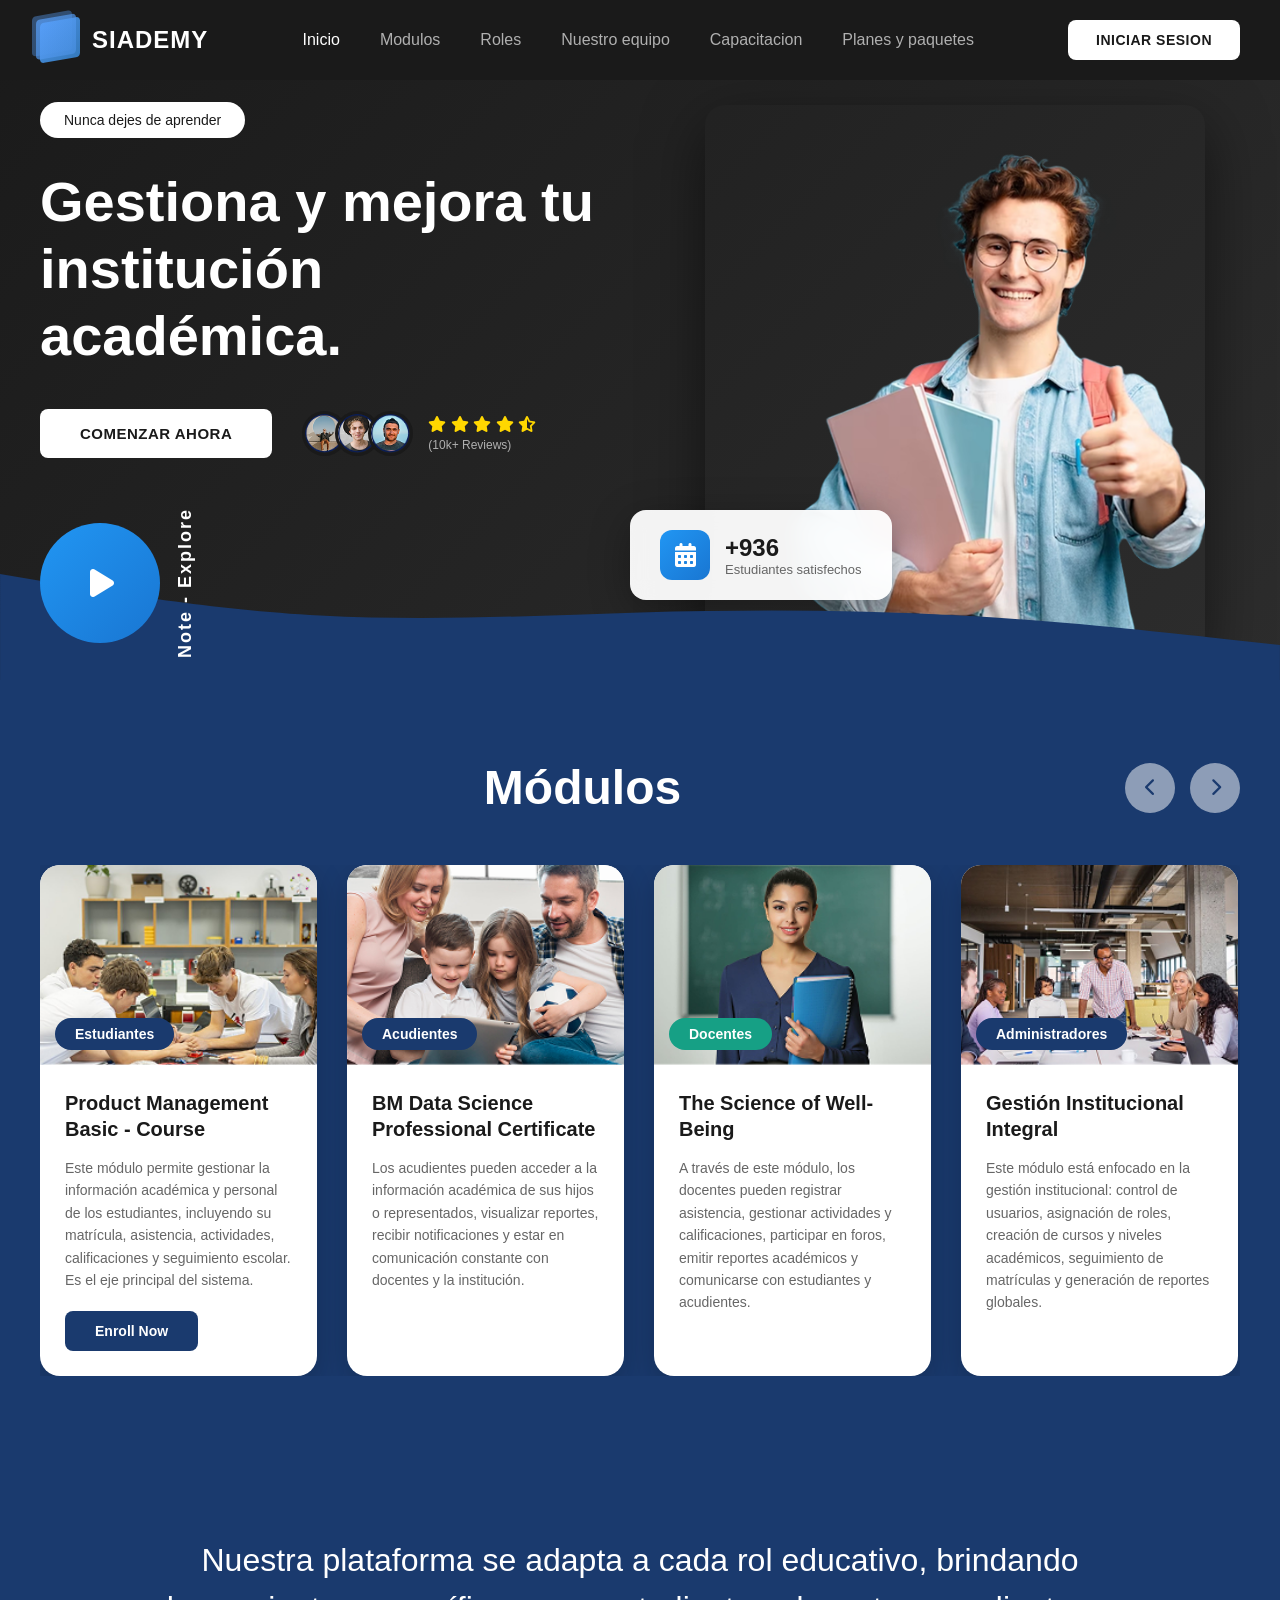
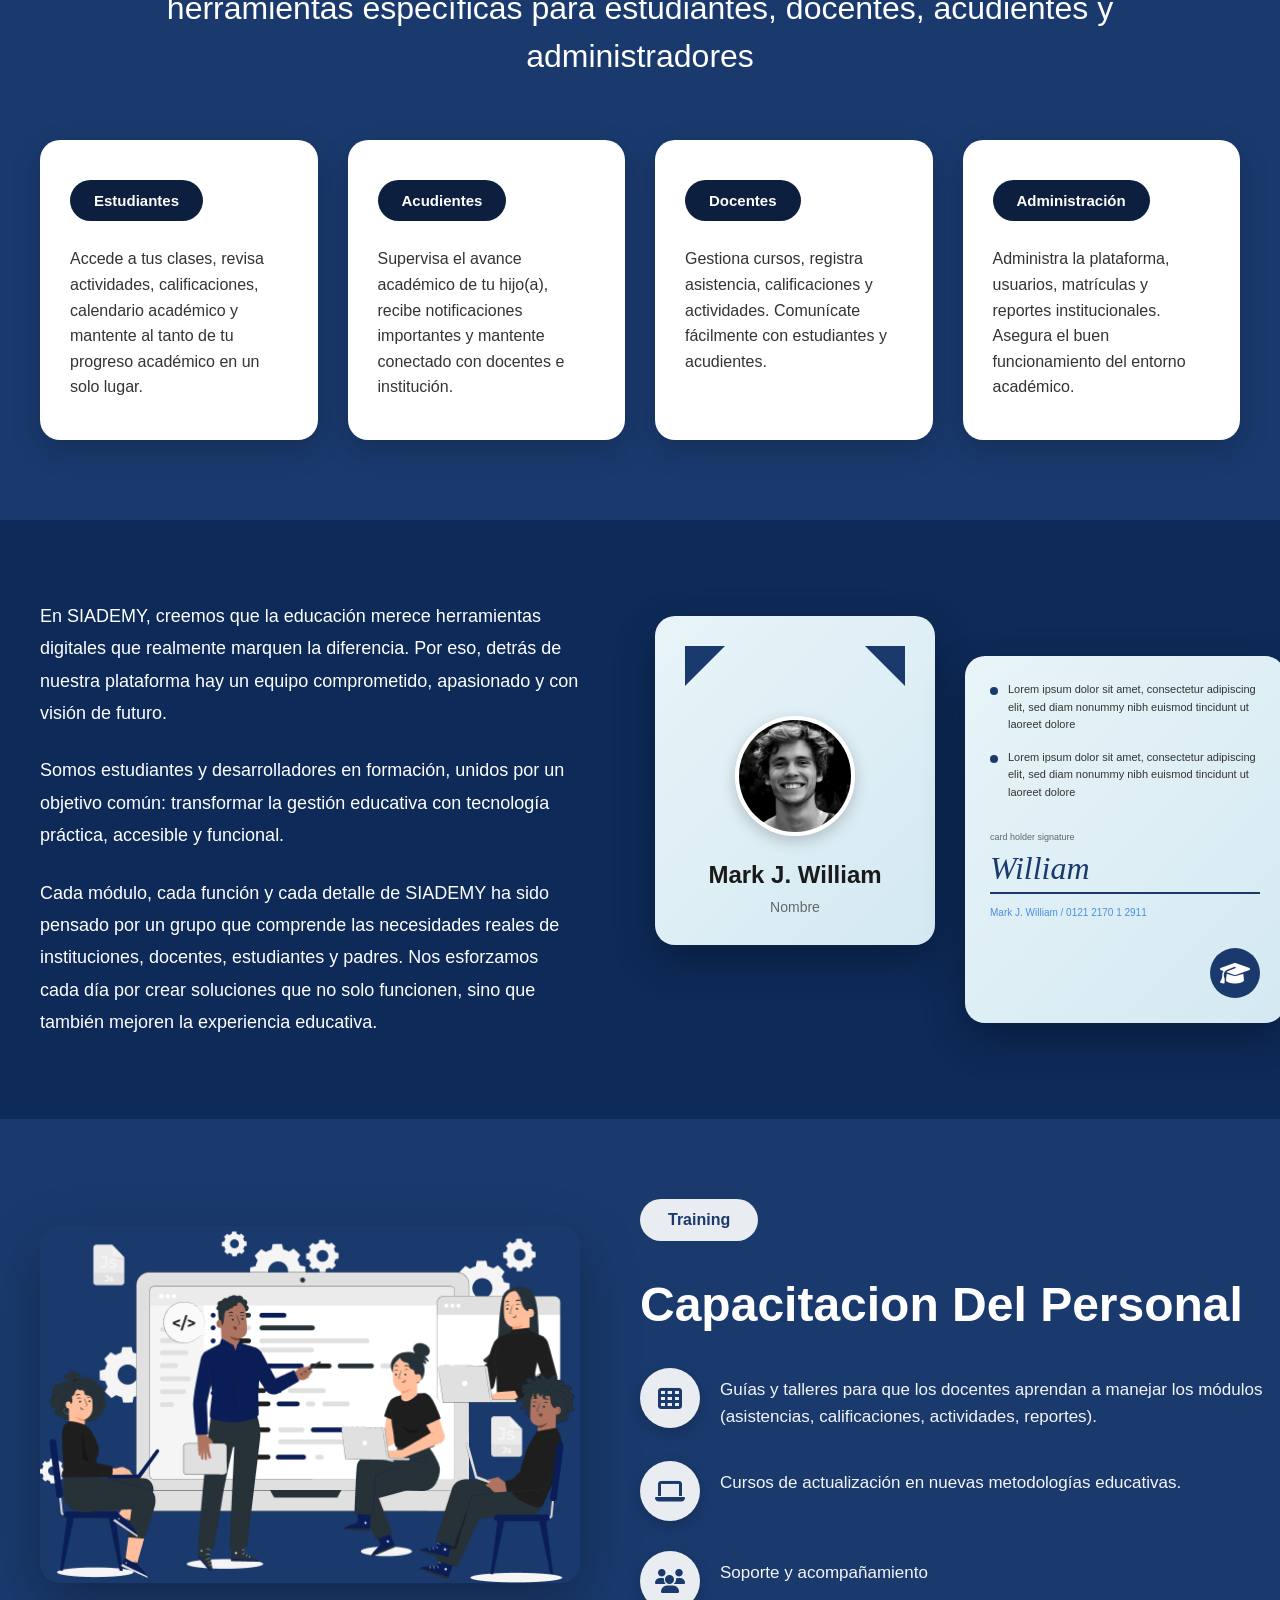
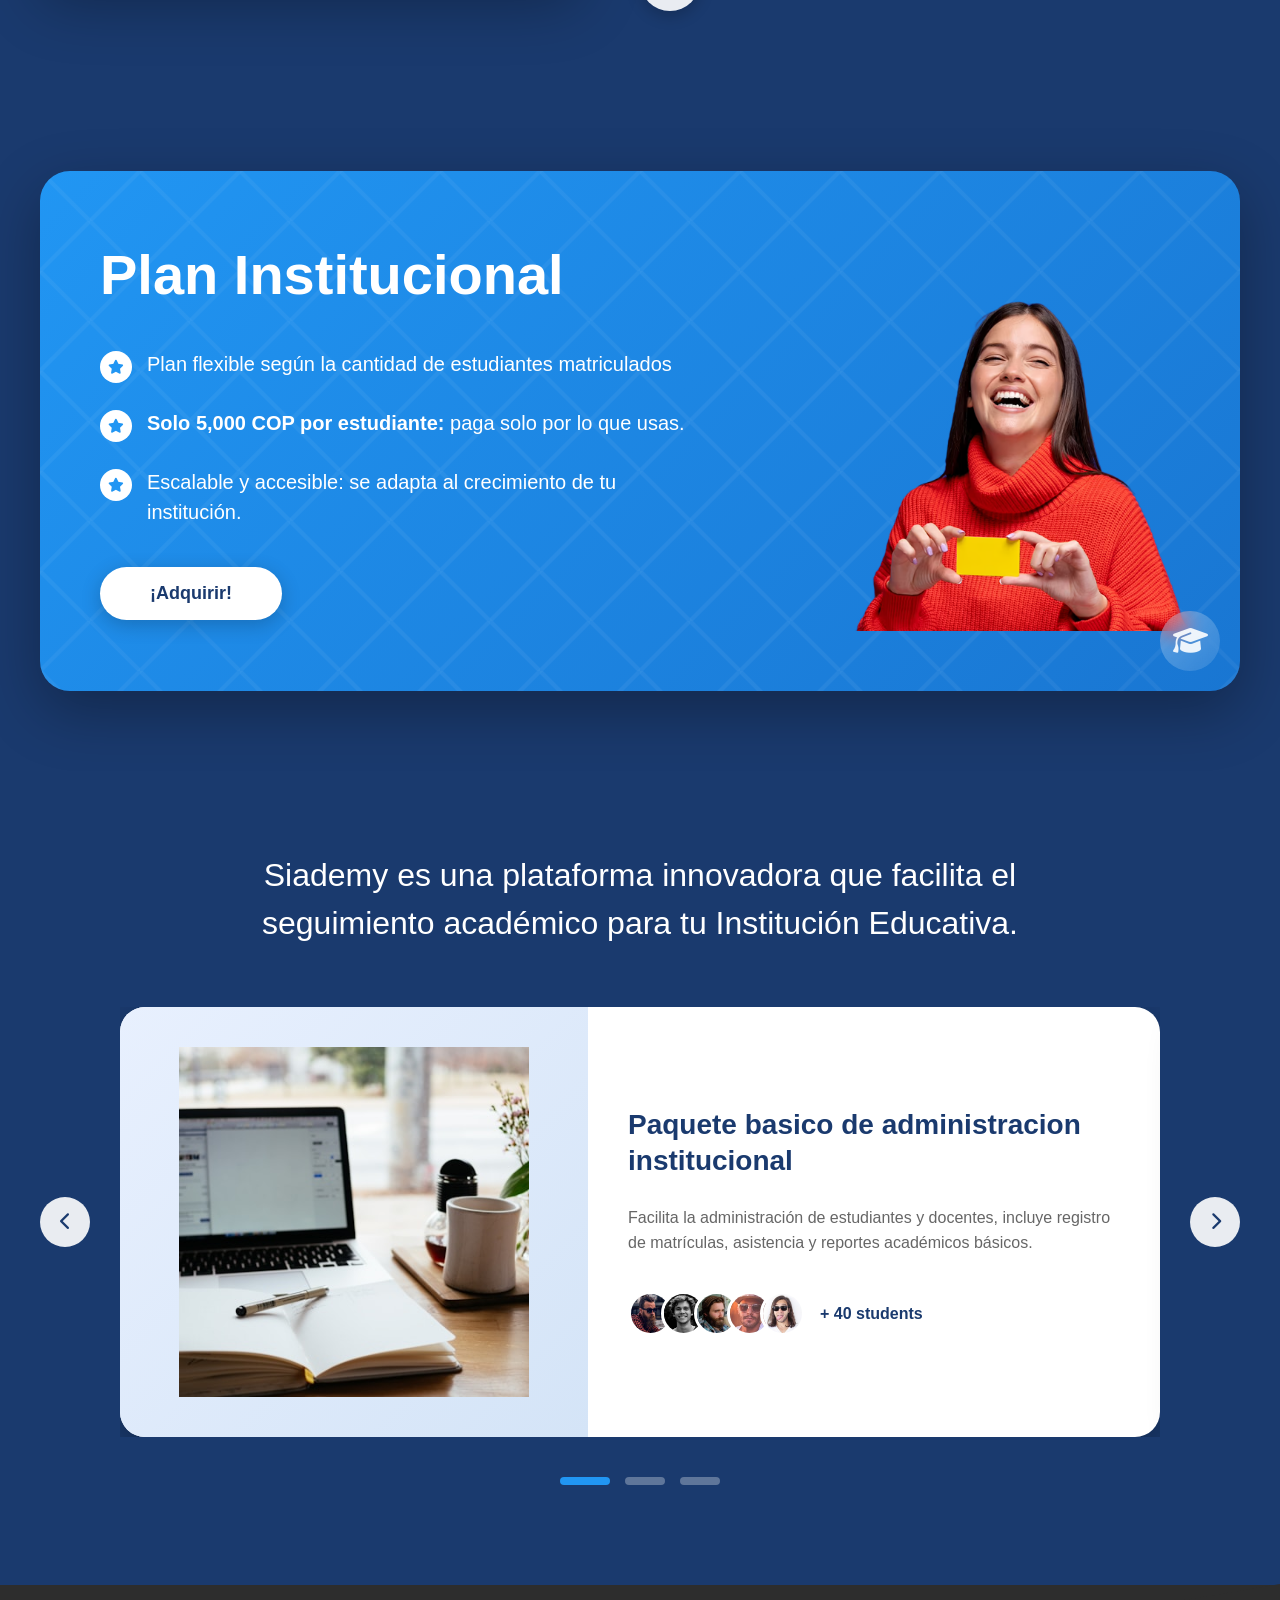
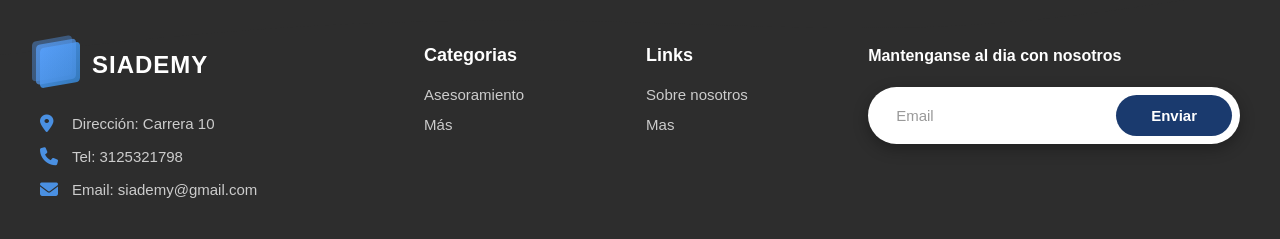
==== commit aaf62308: "cambie imagenes del la website" ====
--- a/index.html
+++ b/index.html
@@ -56,9 +56,9 @@
                         
                         <div class="reviews">
                             <div class="reviews-avatars">
-                                <img src="https://i.pravatar.cc/150?img=1" alt="Usuario 1">
-                                <img src="https://i.pravatar.cc/150?img=2" alt="Usuario 2">
-                                <img src="https://i.pravatar.cc/150?img=3" alt="Usuario 3">
+                                <img src="./assets/website/imgs/ellipse1.png" alt="Usuario 1">
+                                <img src="./assets/website/imgs/ellispe2.png" alt="Usuario 2">
+                                <img src="./assets/website/imgs/ellipse3.png" alt="Usuario 3">
                             </div>
                             <div class="reviews-info">
                                 <div class="stars">
@@ -83,7 +83,7 @@
                 
                 <div class="hero-right">
                     <div class="hero-image">
-                        <img src="https://images.unsplash.com/photo-1544717305-2782549b5136?w=600&h=800&fit=crop" alt="Estudiante feliz">
+                        <img src="./assets/website/imgs/heroimagen.png" alt="Estudiante feliz">
                     </div>
                     
                     <div class="stats-card">
@@ -127,7 +127,7 @@
                     <!-- Card 1 - Estudiantes -->
                     <div class="modulo-card">
                         <div class="card-image">
-                            <img src="https://images.unsplash.com/photo-1522202176988-66273c2fd55f?w=400&h=250&fit=crop" alt="Estudiantes">
+                            <img src="./assets/website/imgs/img1.png" alt="Estudiantes">
                             <span class="card-badge">Estudiantes</span>
                         </div>
                         <div class="card-content">
@@ -142,7 +142,7 @@
                     <!-- Card 2 - Acudientes -->
                     <div class="modulo-card">
                         <div class="card-image">
-                            <img src="https://images.unsplash.com/photo-1609220136736-443140cffec6?w=400&h=250&fit=crop" alt="Acudientes">
+                            <img src="./assets/website/imgs/img2.png" alt="Acudientes">
                             <span class="card-badge badge-acudientes">Acudientes</span>
                         </div>
                         <div class="card-content">
@@ -156,7 +156,7 @@
                     <!-- Card 3 - Docentes -->
                     <div class="modulo-card">
                         <div class="card-image">
-                            <img src="https://images.unsplash.com/photo-1573496359142-b8d87734a5a2?w=400&h=250&fit=crop" alt="Docentes">
+                            <img src="./assets/website/imgs/img3.png" alt="Docentes">
                             <span class="card-badge badge-docentes">Docentes</span>
                         </div>
                         <div class="card-content">
@@ -170,7 +170,7 @@
                     <!-- Card 4 - Administradores -->
                     <div class="modulo-card">
                         <div class="card-image">
-                            <img src="https://images.unsplash.com/photo-1552664730-d307ca884978?w=400&h=250&fit=crop" alt="Administradores">
+                            <img src="./assets/website/imgs/img4.png" alt="Administradores">
                             <span class="card-badge badge-admin">Administradores</span>
                         </div>
                         <div class="card-content">
@@ -254,7 +254,7 @@
                             </div>
                             <div class="card-body">
                                 <div class="profile-photo">
-                                    <img src="https://i.pravatar.cc/300?img=12" alt="Mark J. William">
+                                    <img src="./assets/website/imgs/imagenbw.jpg" alt="Mark J. William">
                                 </div>
                                 <h3 class="profile-name">Mark J. William</h3>
                                 <p class="profile-label">Nombre</p>
@@ -298,7 +298,7 @@
             <div class="training-content">
                 <div class="training-left">
                     <div class="training-illustration">
-                        <img src="https://images.unsplash.com/photo-1552664730-d307ca884978?w=600&h=500&fit=crop" alt="Capacitación">
+                        <img src="./assets/website/imgs/pana.png" alt="Capacitación">
                     </div>
                 </div>
 
@@ -380,7 +380,7 @@
                     </div>
 
                     <div class="pricing-right">
-                        <img src="https://images.unsplash.com/photo-1607746882042-944635dfe10e?w=600&h=600&fit=crop" alt="Estudiante feliz">
+                        <img src="./assets/website/imgs/image 6.png" alt="Estudiante feliz">
                     </div>
                 </div>
 
@@ -412,7 +412,7 @@
                         <!-- Package Card 1 -->
                         <div class="package-card">
                             <div class="package-illustration">
-                                <img src="https://images.unsplash.com/photo-1501504905252-473c47e087f8?w=400&h=400&fit=crop" alt="Educación Virtual">
+                                <img src="./assets/website/imgs/imgslider1.jpg" alt="Educación Virtual">
                             </div>
                             <div class="package-info">
                                 <h3 class="package-title">Paquete basico de administracion institucional</h3>
@@ -421,11 +421,11 @@
                                 </p>
                                 <div class="package-users">
                                     <div class="users-avatars">
-                                        <img src="https://i.pravatar.cc/150?img=11" alt="Usuario 1">
-                                        <img src="https://i.pravatar.cc/150?img=12" alt="Usuario 2">
-                                        <img src="https://i.pravatar.cc/150?img=13" alt="Usuario 3">
-                                        <img src="https://i.pravatar.cc/150?img=14" alt="Usuario 4">
-                                        <img src="https://i.pravatar.cc/150?img=15" alt="Usuario 5">
+                                        <img src="./assets/website/imgs/imguserrr1.jpg" alt="Usuario 1">
+                                        <img src="./assets/website/imgs/imguserrr2.jpg" alt="Usuario 2">
+                                        <img src="./assets/website/imgs/imguserrr3.jpg" alt="Usuario 3">
+                                        <img src="./assets/website/imgs/imguserrr4.jpg" alt="Usuario 4">
+                                        <img src="./assets/website/imgs/imguserrr5.jpg" alt="Usuario 5">
                                     </div>
                                     <span class="users-count">+ 40 students</span>
                                 </div>
@@ -435,7 +435,7 @@
                         <!-- Package Card 2 -->
                         <div class="package-card">
                             <div class="package-illustration">
-                                <img src="https://images.unsplash.com/photo-1522202176988-66273c2fd55f?w=400&h=400&fit=crop" alt="Gestión Avanzada">
+                                <img src="./assets/website/imgs/imgslider2.jpg" alt="Gestión Avanzada">
                             </div>
                             <div class="package-info">
                                 <h3 class="package-title">Paquete completo de gestión educativa</h3>
@@ -444,11 +444,11 @@
                                 </p>
                                 <div class="package-users">
                                     <div class="users-avatars">
-                                        <img src="https://i.pravatar.cc/150?img=16" alt="Usuario 1">
-                                        <img src="https://i.pravatar.cc/150?img=17" alt="Usuario 2">
-                                        <img src="https://i.pravatar.cc/150?img=18" alt="Usuario 3">
-                                        <img src="https://i.pravatar.cc/150?img=19" alt="Usuario 4">
-                                        <img src="https://i.pravatar.cc/150?img=20" alt="Usuario 5">
+                                        <img src="./assets/website/imgs/imguserr1.jpg" alt="Usuario 1">
+                                        <img src="./assets/website/imgs/imguserr2.jpg" alt="Usuario 2">
+                                        <img src="./assets/website/imgs/imguserr3.jpg" alt="Usuario 3">
+                                        <img src="./assets/website/imgs/imguserr4.jpg" alt="Usuario 4">
+                                        <img src="./assets/website/imgs/imguserr5.jpg" alt="Usuario 5">
                                     </div>
                                     <span class="users-count">+ 100 students</span>
                                 </div>
@@ -458,7 +458,7 @@
                         <!-- Package Card 3 -->
                         <div class="package-card">
                             <div class="package-illustration">
-                                <img src="https://images.unsplash.com/photo-1509062522246-3755977927d7?w=400&h=400&fit=crop" alt="Paquete Premium">
+                                <img src="./assets/website/imgs/imgslider3.jpg" alt="Paquete Premium">
                             </div>
                             <div class="package-info">
                                 <h3 class="package-title">Paquete premium institucional</h3>
@@ -467,11 +467,11 @@
                                 </p>
                                 <div class="package-users">
                                     <div class="users-avatars">
-                                        <img src="https://i.pravatar.cc/150?img=21" alt="Usuario 1">
-                                        <img src="https://i.pravatar.cc/150?img=22" alt="Usuario 2">
-                                        <img src="https://i.pravatar.cc/150?img=23" alt="Usuario 3">
-                                        <img src="https://i.pravatar.cc/150?img=24" alt="Usuario 4">
-                                        <img src="https://i.pravatar.cc/150?img=25" alt="Usuario 5">
+                                        <img src="./assets/website/imgs/imgperfil1.png" alt="Usuario 1">
+                                        <img src="./assets/website/imgs/imguser2.jpg" alt="Usuario 2">
+                                        <img src="./assets/website/imgs/imguser3.jpg" alt="Usuario 3">
+                                        <img src="./assets/website/imgs/imguser4.jpg" alt="Usuario 4">
+                                        <img src="./assets/website/imgs/imguser5.jpg" alt="Usuario 5">
                                     </div>
                                     <span class="users-count">+ 200 students</span>
                                 </div>
